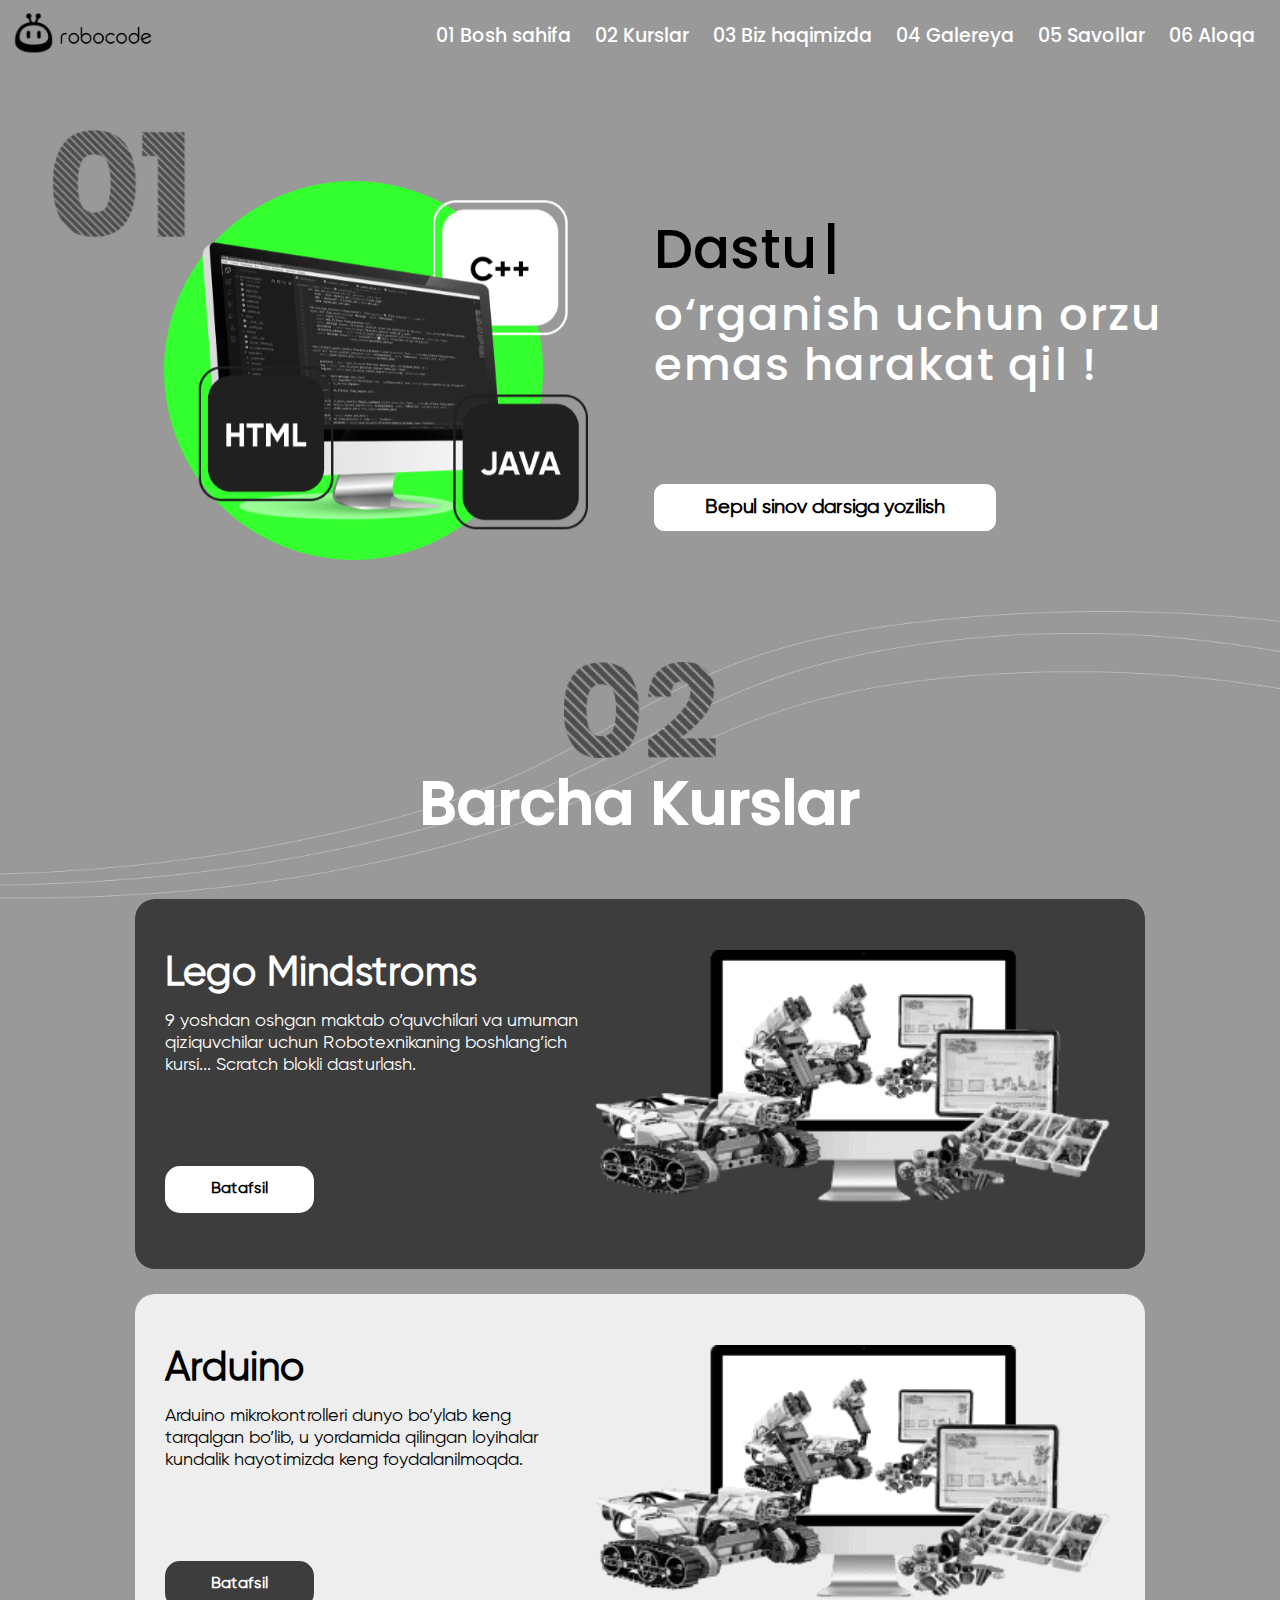
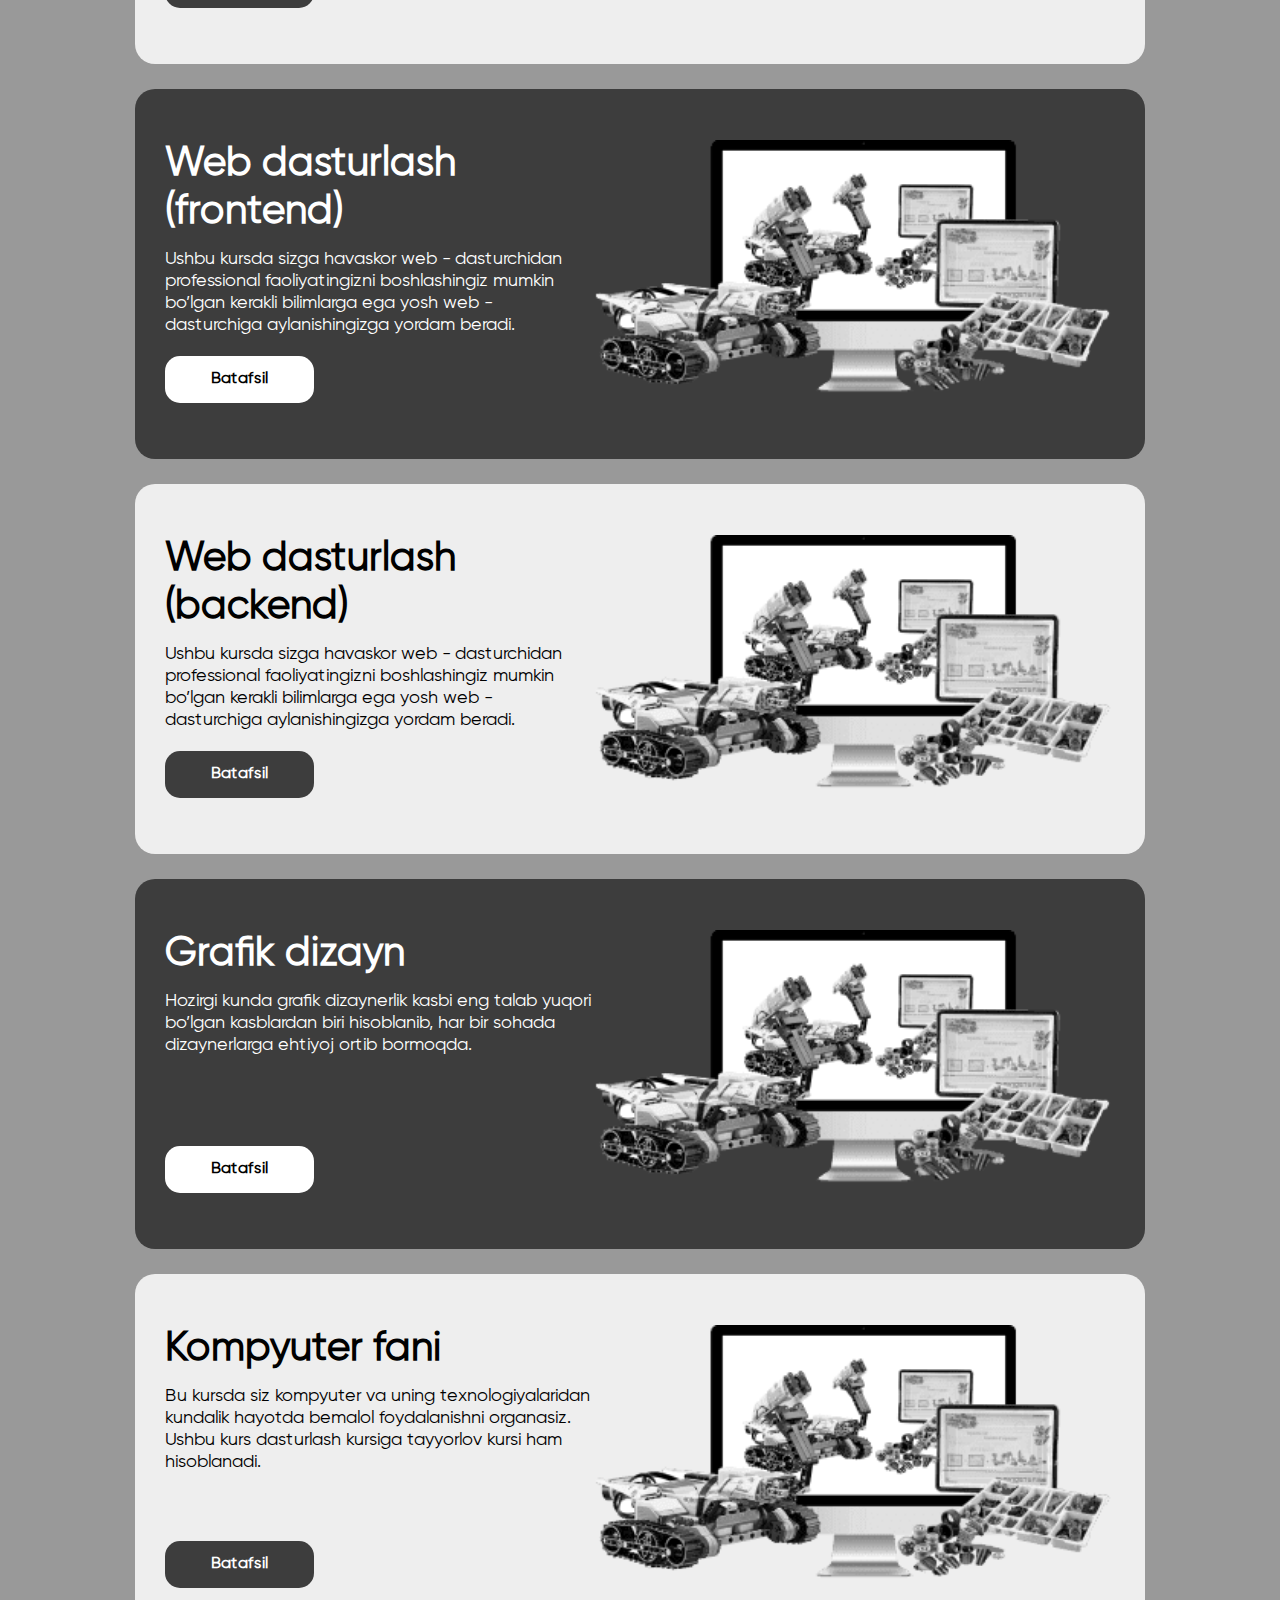
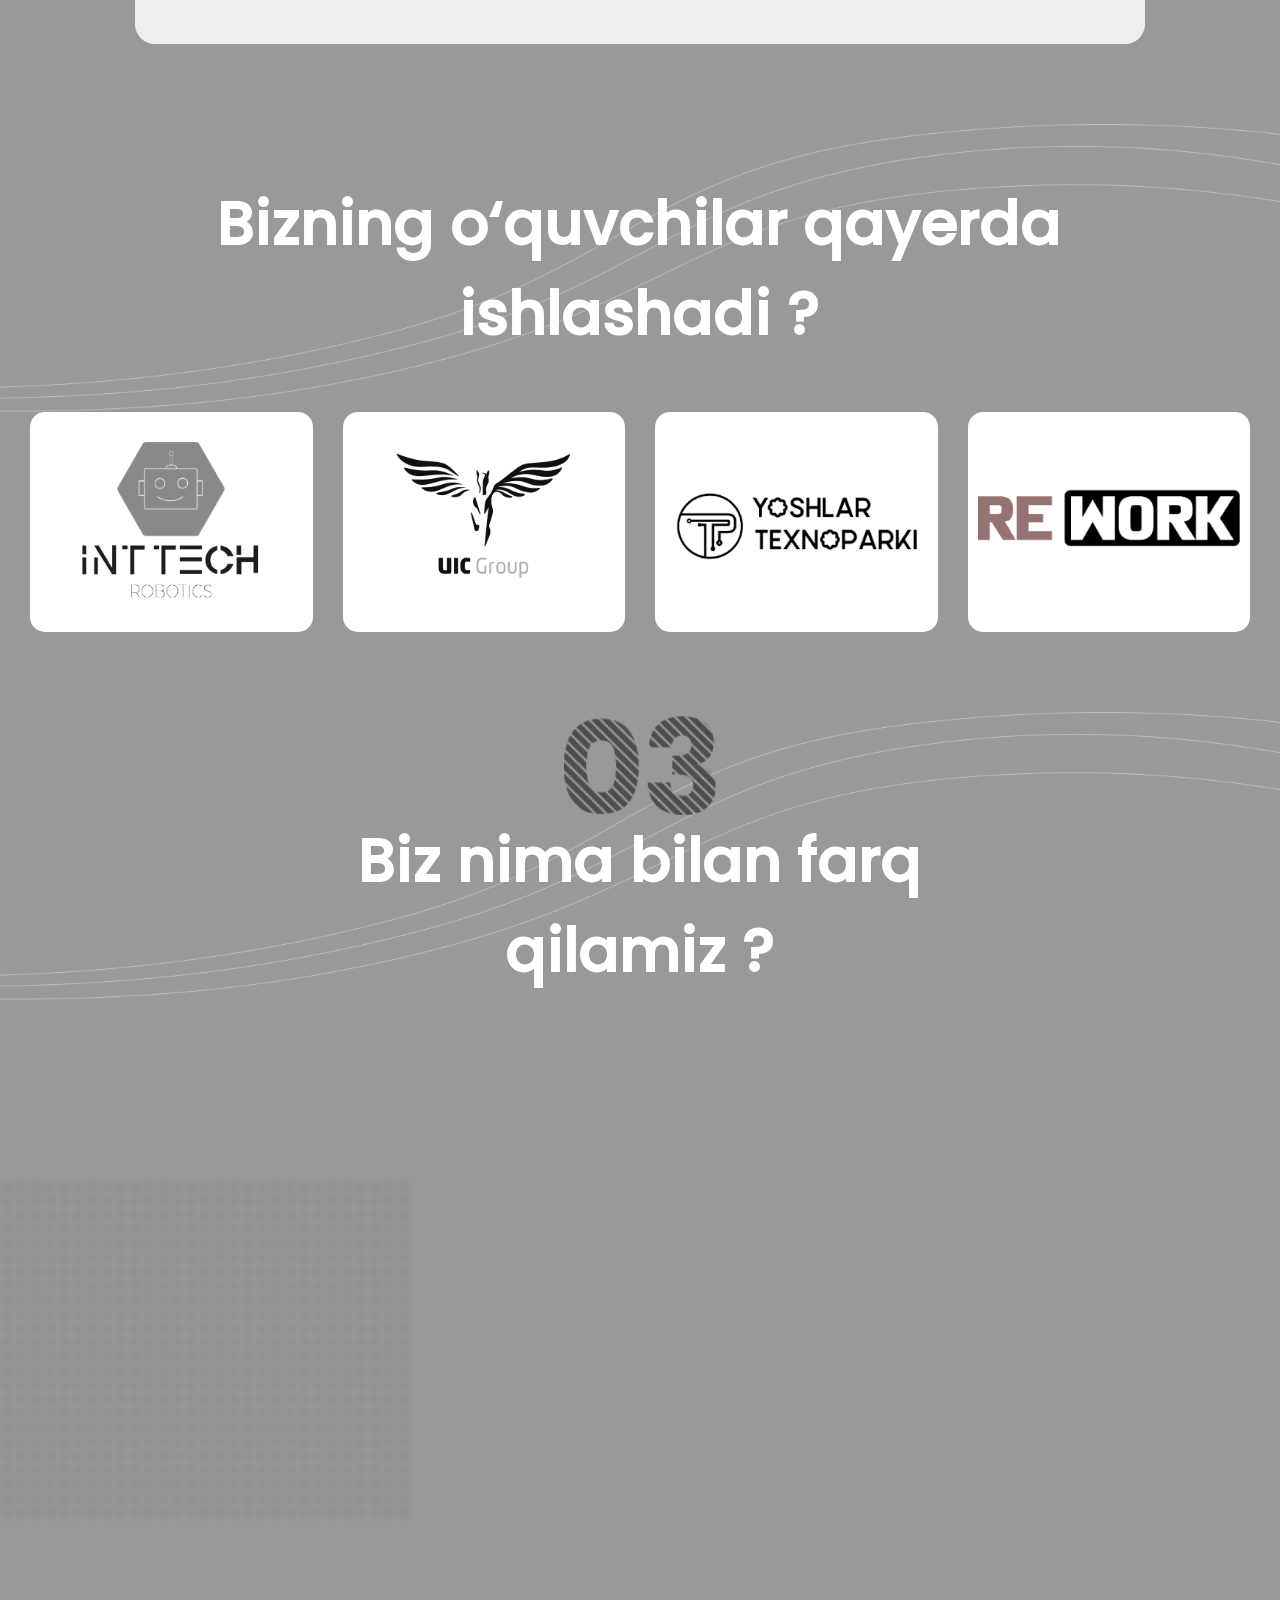
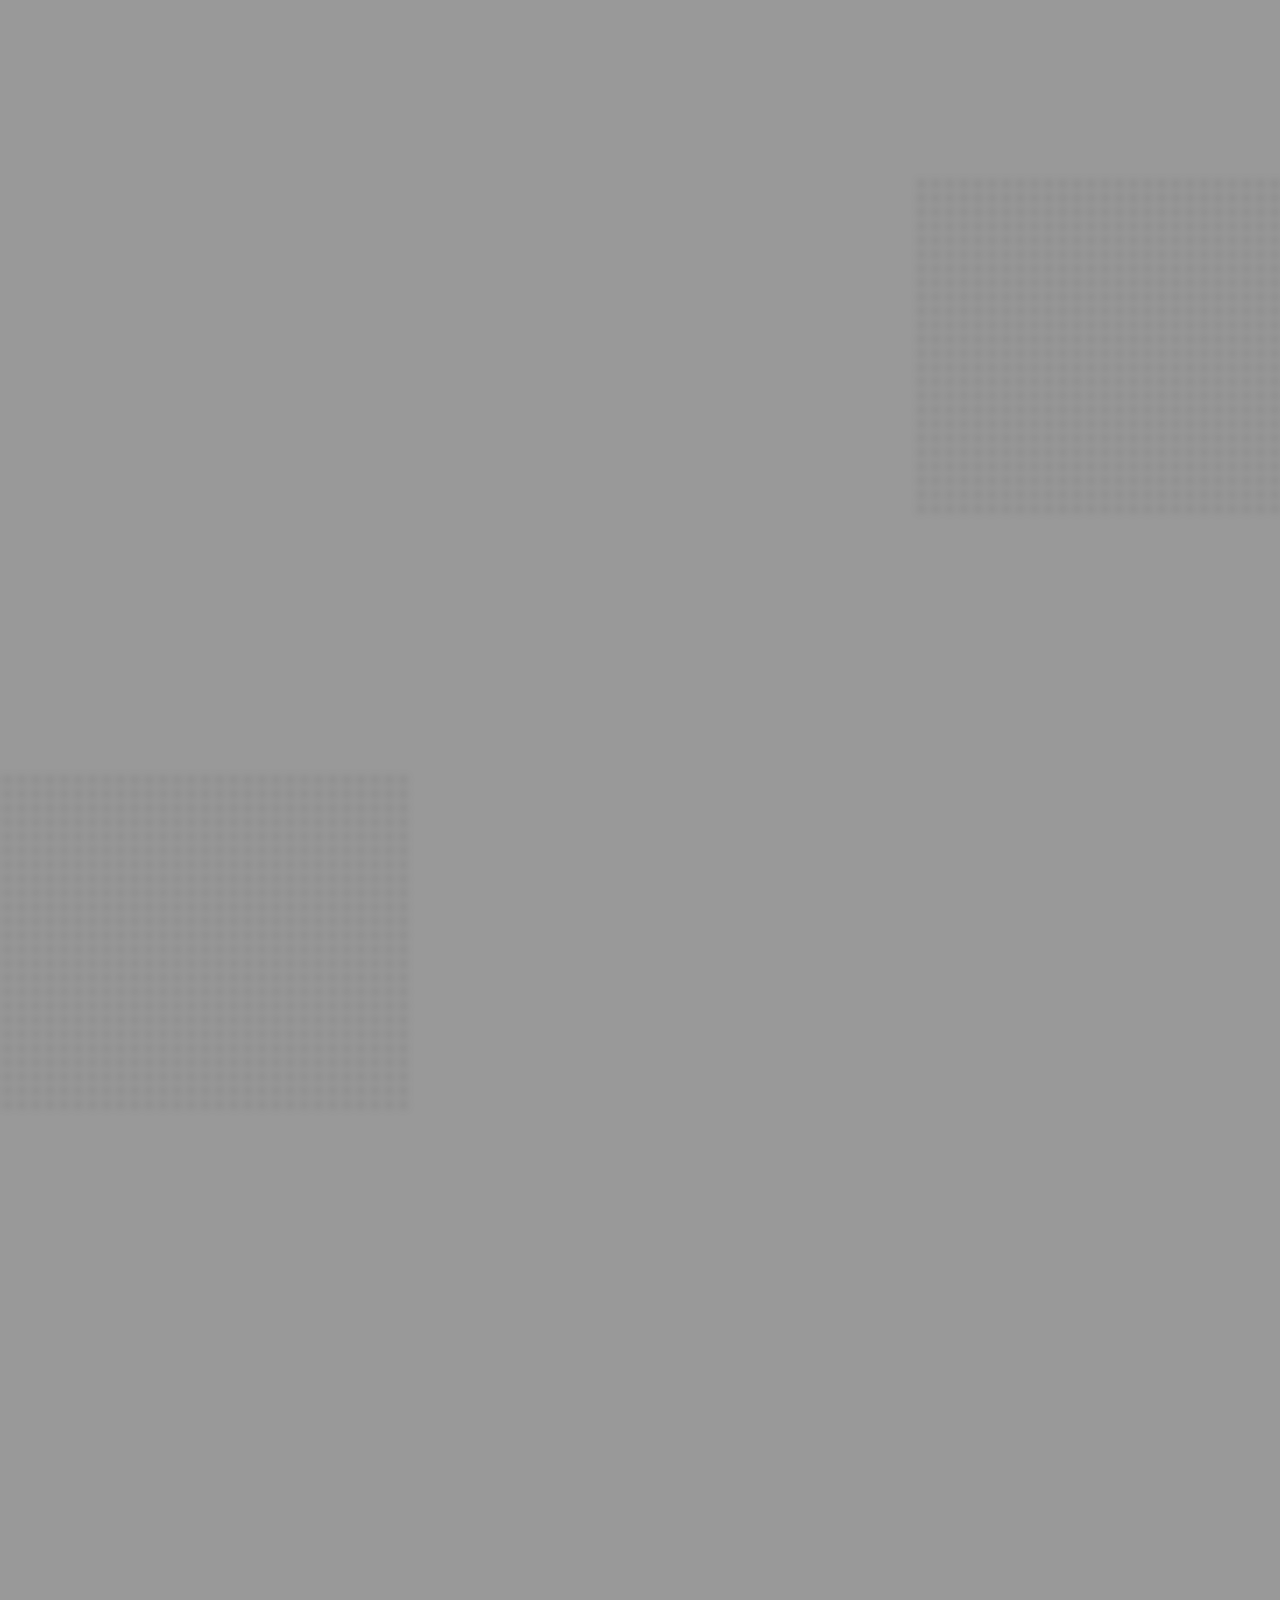
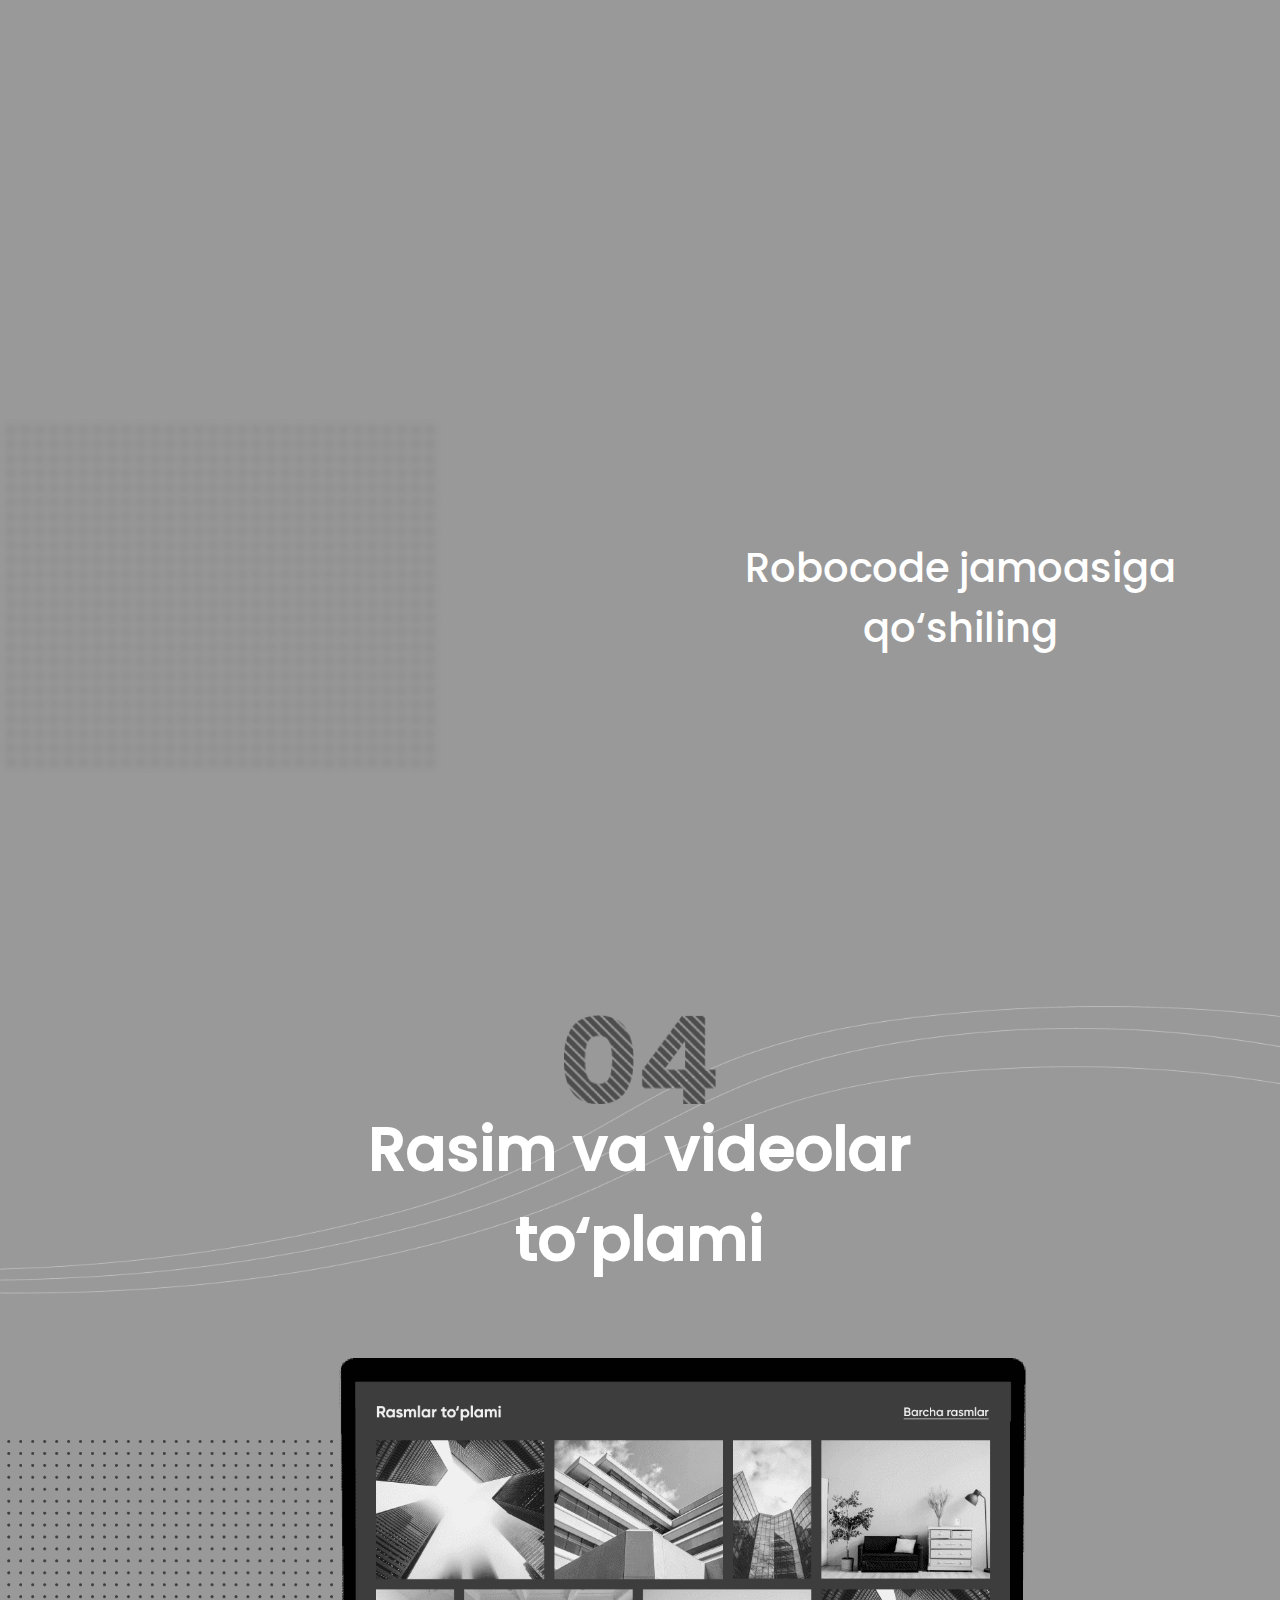
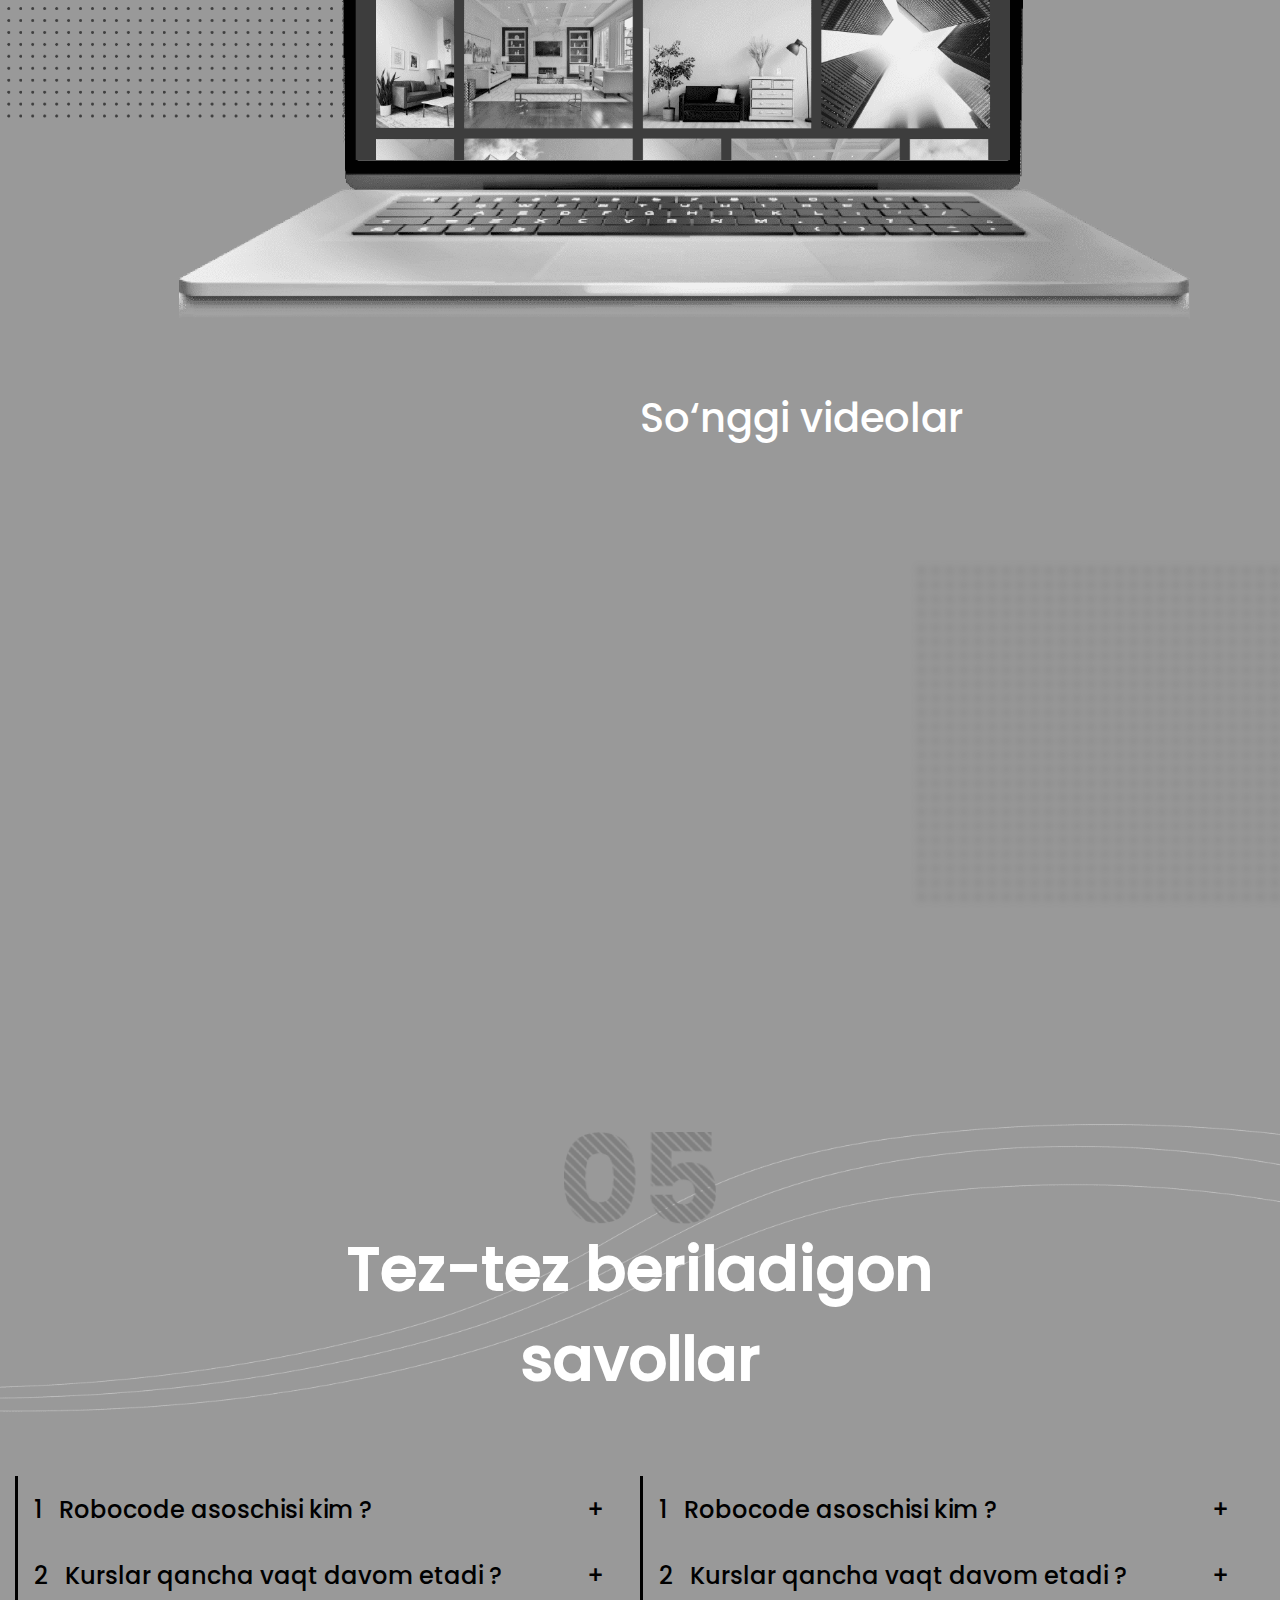
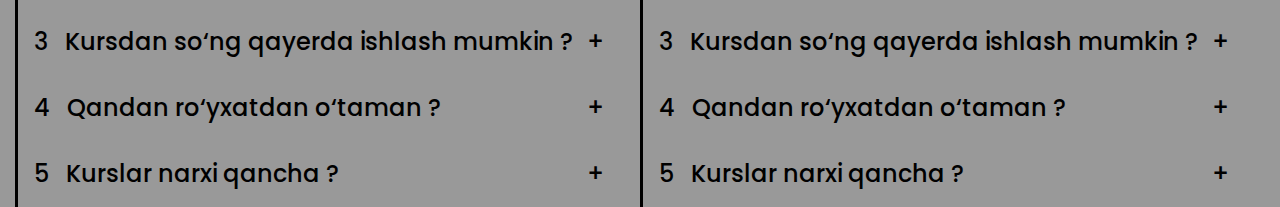
==== index.html @ e8b78583 "new commit" ====
<!DOCTYPE html>
<html lang="en">
<head>
	<meta charset="UTF-8">
	<meta name="viewport" content="width=device-width, initial-scale=1.0">
	<!-- variable title -->
	<title>Bosh Sahifa</title>
	<link rel="stylesheet" type="text/css" href="staticfiles/css/custom/custom.css">
	<link rel="stylesheet" type="text/css" href="staticfiles/css/swiper/swiper.css">
	<!-- variable link -->
	<link rel="stylesheet" type="text/css" href="staticfiles/css/main/mainpage/main.css">
</head>
<body>
	<header>
		<section class="section_navbar">
			<div class="container_lg height-100">
				<nav class="navbar">
					<div class="navbar_left">
						<div class="robocode_logo">
							<a>
								<img src="staticfiles/images/mainpage/header/robocode.png" alt="">
							</a>
						</div>
						<div class="navbar_control" onclick="navbarControlr()">
							<div class="line"></div>
							<div class="line"></div>
							<div class="line"></div>
						</div>
					</div>
					<div class="navbar_right">
						<ul>
							<li>
								<a>01 Bosh sahifa</a>
							</li>
							<li>
								<a>02 Kurslar</a>
							</li>
							<li>
								<a>03 Biz haqimizda</a>
							</li>
							<li>
								<a>04 Galereya</a>
							</li>
							<li>
								<a>05 Savollar</a>
							</li>
							<li>
								<a>06 Aloqa</a>
							</li>
						</ul>
					</div>
				</nav>
			</div>
		</section>
		<section class="section_header_courses">
			<div class="container_lg">
				<div class="header_courses_container">
					<div class="courses_left">
						<div class="course_number" >
							<a>
								<img src="staticfiles/images/mainpage/header/number_first.png" alt="">
							</a>
						</div>
						<div class="course_border_circle">
							<div class="circle border_circle1"></div>
						</div>
						<div class="course_border_circle">
							<div class="circle border_circle2"></div>
						</div>
						<div class="course_border_circle">
							<div class="circle border_circle3"></div>
						</div>
						<div class="course_border_circle">
							<div class=" border_circle4">
								<div class="swiper course_swiper">
									<div class="swiper-wrapper">
										<div class="swiper-slide course_sliders">
											<a>
												<img src="staticfiles/images/mainpage/header/web.png" alt="web dasturlash">
											</a>
										</div>
										<div class="swiper-slide course_sliders">
											<a>
												<img src="staticfiles/images/mainpage/header/arduino.png" alt="robota texnika">
											</a>
										</div>
										<div class="swiper-slide course_sliders">
											<a>
												<img src="staticfiles/images/mainpage/header/grafik.png" alt="grafik dizayn">
											</a>
										</div>
									</div>
								</div>
							</div>
						</div>
					</div>
					<div class="courses_right">
						<div class="course_typer">
							 <p>
								 <span 
									 class="typer" id="main"
									 data-words="Dasturlashni,Robota texnikani,Grafik dizaynni"
									 data-delay="150" data-deleteDelay="2000">
									 </span>	
								<span class="cursor" data-owner="main" data-cursorDisplay="|"></span>	 
							 </p>
						</div>
						<div class="typer_under_text">
							<p>
								o‘rganish uchun orzu <br class="typer_br"> emas harakat qil !
							</p>
						</div>
					</div>
				</div>
				<div class="course_btn">
					<div>
						
					</div>
					<div>
						<a>
							<button>Bepul sinov darsiga yozilish</button>
						</a>
					</div>
				</div>
			</div>
		</section>
	</header>
	<main>
		<section class="section_lines" >
				<img src="staticfiles/images/mainpage/main/number_second.png" alt="1"> 	
				<p>Barcha Kurslar</p>
		</section>
		<section class="section_main_courses">
			<div class="container_sm section_main_courses_container" >
				<div class="course_blocks">
					<div class="course_items">
						<div class="course_texts">
							<div>
								<h1>Lego Mindstroms</h1>
								<p>
									9 yoshdan oshgan maktab o’quvchilari va umuman qiziquvchilar uchun Robotexnikaning boshlang’ich kursi... Scratch blokli dasturlash.
								</p>
							</div>
							<div>
								<a>
									<button>Batafsil</button>
								</a>
							</div>
						</div>
						<div class="course_img">
							<a>
								<img src="staticfiles/images/mainpage/main/lego_show.png" alt="lego">
							</a>
						</div>
						<div class="course_mobile">
							<p>Lego Mindstroms</p>
						</div>
					</div>
				</div>
				<div class="course_blocks">
					<div class="course_items">
						<div class="course_texts">
							<div>
								<h1>Arduino</h1>
								<p>
									Arduino mikrokontrolleri dunyo bo’ylab keng tarqalgan bo’lib, u yordamida qilingan loyihalar kundalik hayotimizda keng foydalanilmoqda.
								</p>
							</div>
							<div>
								<a>
									<button>Batafsil</button>
								</a>
							</div>
						</div>
						<div class="course_img">
							<a>
								<img  src="staticfiles/images/mainpage/main/lego_show.png" alt="">
							</a>
						</div>
						<div class="course_mobile">
							<p>Arduino</p>
						</div>
					</div>
				</div>
				<div class="course_blocks">
					<div class="course_items">
						<div class="course_texts">
							<div>
								<h1>Web dasturlash (frontend)</h1>
								<p>
									Ushbu kursda sizga havaskor web - dasturchidan professional faoliyatingizni boshlashingiz mumkin bo’lgan kerakli bilimlarga ega yosh web - dasturchiga aylanishingizga yordam beradi.
								</p>
							</div>
							<div>
								<a>
									<button>Batafsil</button>
								</a>
							</div>
						</div>
						<div class="course_img">
							<a>
								<img src="staticfiles/images/mainpage/main/lego_show.png" alt="">
							</a>
						</div>
						<div class="course_mobile">
							<p>Web dasturlash (frontend)</p>
						</div>
					</div>
				</div>
				<div class="course_blocks">
					<div class="course_items">
						<div class="course_texts">
							<div>
								<h1>Web dasturlash (backend)</h1>
								<p>
									Ushbu kursda sizga havaskor web - dasturchidan professional faoliyatingizni boshlashingiz mumkin bo’lgan kerakli bilimlarga ega yosh web - dasturchiga aylanishingizga yordam beradi.
								</p>
							</div>
							<div>
								<a>
									<button>Batafsil</button>
								</a>
							</div>
						</div>
						<div class="course_img">
							<a>
								<img src="staticfiles/images/mainpage/main/lego_show.png" alt="">
							</a>
						</div>
						<div class="course_mobile">
							<p>Web dasturlash (backend)</p>
						</div>
					</div>
				</div>
				<div class="course_blocks">
					<div class="course_items">
						<div class="course_texts">
							<div>
								<h1>Grafik dizayn</h1>
								<p>
									Hozirgi kunda grafik dizaynerlik kasbi eng talab yuqori bo’lgan kasblardan biri hisoblanib, har bir sohada dizaynerlarga ehtiyoj ortib bormoqda.
								</p>
							</div>
							<div>
								<a>
									<button>Batafsil</button>
								</a>
							</div>
						</div>
						<div class="course_img">
							<a>
								<img  src="staticfiles/images/mainpage/main/lego_show.png" alt="">
							</a>
						</div>
						<div class="course_mobile">
							<p>Grafik dizayn</p>
						</div>
					</div>
				</div>
				<div class="course_blocks">
					<div class="course_items">
						<div class="course_texts">
							<div>
								<h1>Kompyuter fani</h1>
								<p>
									Bu kursda siz kompyuter va uning texnologiyalaridan kundalik hayotda bemalol foydalanishni organasiz. Ushbu kurs dasturlash kursiga tayyorlov kursi ham hisoblanadi.
								</p>
							</div>
							<div>
								<a>
									<button>Batafsil</button>
								</a>
							</div>
						</div>
						<div class="course_img">
							<a>
								<img src="staticfiles/images/mainpage/main/lego_show.png" alt="">
							</a>
						</div>
						<div class="course_mobile">
							<p>Kompyuter fani</p>
						</div>
					</div>
				</div>
			</div>
		</section>
		<section class="section_lines">
			<p class="text-center">Bizning o‘quvchilar qayerda <br> ishlashadi ?</p>
		</section>
		<section class="section_group">
			<div class="container_lg">
				<div class="groups">
					<div class="group">
						<a class="group">
							<img src="staticfiles/images/mainpage/main/i_tech.png" alt="i_tech">
						</a>
					</div>
					<div class="group">
						<a>
							<img src="staticfiles/images/mainpage/main/uic_group.png" alt="uic_group">
						</a>
					</div>
					<div class="group">
						<a class="group">
							<img src="staticfiles/images/mainpage/main/texnopark.png" alt="texnopark">
						</a>
					</div>
					<div class="group">
						<a class="group">
							<img src="staticfiles/images/mainpage/main/rework.png" alt="rework">
						</a>
					</div>
				</div>
			</div>
		</section>
		<section class="section_lines">
				<img src="staticfiles/images/mainpage/main/number_third.png" alt="1"> 	
				<p class="text-center">Biz nima bilan farq <br>qilamiz ?</p>
		</section>
		<section class="section_difference">
			<div class="differences">
				<div class="difference_img">
					<div class="dots">
						<picture>
						 <source srcset="staticfiles/images/mainpage/main/dots.png" media="(min-width: 576px)">
						 <img  src="staticfiles/images/mainpage/main/dots_mobile.png">
						</picture>
					</div>
					<div class="phone">
						<img class="phones" src="staticfiles/images/mainpage/main/phone1.png">
					</div>
				</div>
				<div class="difference_text">
					<div></div>
					<p>
						Har darsdagi amaliy topshirqlar - algoritmlar bilan ishlash ko’nikmasini oshiradi va o’quvchida dasturlash va injenerlik kasbini rivojlantiradi. Muntazam imtihonlar orqali bilmlar mustahkamlab boriladi.
					</p>
				</div>
			</div>
			<div class="differences">
				<div class="difference_text">
					<div></div>
					<p>
						<span>STEM</span> yo'nalishidagi darslar, Robototexnika va Dasturlash orqali bolalarni matematika va fizikaga o'rgatiladi. <span>70 %</span> amaliy <span>30 %</span> nazariy bilimlar.Darslar davomida o'ziga xos muhokama va munozaralar bo'lib o'tadi.
					</p>
				</div>
				<div class="difference_img">
					<div class="phone">
						<img class="phones" src="staticfiles/images/mainpage/main/phone2.png">
					</div>
					<div class="dots">
						<picture>
						 <source srcset="staticfiles/images/mainpage/main/dots.png" media="(min-width: 576px)">
						 <img  src="staticfiles/images/mainpage/main/dots_mobile.png">
						</picture>
					</div>
				</div>
			</div>
			<div class="differences">
				<div class="difference_img">
					<div class="dots">
						<picture>
						 <source srcset="staticfiles/images/mainpage/main/dots.png" media="(min-width: 576px)">
						 <img  src="staticfiles/images/mainpage/main/dots_mobile.png">
						</picture>
					</div>
					<div class="phone">
						<img class="phones" src="staticfiles/images/mainpage/main/phone3.png">
					</div>
				</div>
				<div class="difference_text">
					<div></div>
				    <p>
					  O'quvchilar shaxsiy loyihalarini yo'lga qo'yishida ko'maklashiladi yo'l yo'riq ko'rsatiladi. Iqtidorli o'quvchilar uchun Toshkentdagi nufuzli IT firmalarda stajirovka qilish imkoniyati.
					</p>
				</div>
			</div>
		</section>
		<section class="ceo_section">
			<div class="ceo">
				<div class="ceo_mobile">
					<span>CEO</span>
				</div>
				<div class="ceo_img">
					<a>
						<img src="staticfiles/images/mainpage/main/ceo.png" alt="">
					</a>
				</div>
				<div class="ceo_text">
					<div></div>
					<p>
						<span>CEO</span>
						Velit mattis tortor massa arcu sapien integer. Cursus habitant etiam varius amet eget tincidunt. Id in elementum interdum tristique semper. Vitae, nullam ornare viverra vel, praesent sit. Ut quam dui ultrices mattis faucibus aliquam, et commodo vel. 
						<span>Abdulaziz Yakubov</span>
					</p>
				</div>
			</div>
		</section>
		<section class="section_robocode_group">
			<div class="robocode_group">
				<div class="rb_group_img">
					<div class="rb_group_dots">
						<picture>
						 <source srcset="staticfiles/images/mainpage/main/dots.png" media="(min-width: 576px)">
						 <img  src="staticfiles/images/mainpage/main/dots_mobile.png">
						</picture>
					</div>
					<div class="rb_group_tablet">
						<img src="staticfiles/images/mainpage/main/tablet.png" alt="tablet">
						<div class="robocode_group_members">
							<div class="swiper members_swiper">
								<div class="swiper-wrapper members_swiper_wrapper">
									<div class="swiper-slide members_slides">
										<div class="rbx_members_img">
											<a>
												<img src="staticfiles/images/mainpage/main/members.png" alt="members">
											</a>
										</div>
										<div class="rbx_about_member">
											<p>Abdulaziz Yakubov</p>
											<p>Robocode IT Academy asoschisi. Bosh direktor. Node js developer</p>
										</div>
										<div class="rbx_member_logo">
											<a>
												<img src="staticfiles/images/mainpage/main/member_logo.png" alt="members">
											</a>
										</div>
									</div>
									<div class="swiper-slide members_slides">
										<div class="rbx_members_img">
											<a>
												<img src="staticfiles/images/mainpage/main/members.png" alt="members">
											</a>
										</div>
										<div class="rbx_about_member">
											<p>Ibrohimjon Rashidov</p>
											<p>Python kursi mentori backend developer</p>
										</div>
										<div class="rbx_member_logo">
											<a>
												<img src="staticfiles/images/mainpage/main/member_logo.png" alt="members">
											</a>
										</div>	
									</div>
									<div class="swiper-slide members_slides">
										<div class="rbx_members_img">
											<a>
												<img src="staticfiles/images/mainpage/main/members.png" alt="members">
											</a>
										</div>
										<div class="rbx_about_member">
											<p>Kozimbek Kamalov</p>
											<p>Arduino - Junior robotatexnika kursi mentori robotatexnik</p>
										</div>
										<div class="rbx_member_logo">
											<a>
												<img src="staticfiles/images/mainpage/main/member_logo.png" alt="members">
											</a>
										</div>	
									</div>
								</div>
								<div class="swiper-pagination members_swiper_pagination"></div>
							</div>
						</div>
					</div>
				</div>
				<div class="rb_group_text">
					<p>Robocode jamoasiga <br> qo‘shiling</p>
				</div>
			</div>
		</section>
		<section class="section_lines">
				<img src="staticfiles/images/mainpage/main/number_four.png" alt="1"> 	
				<p class="text-center">Rasim va videolar <br> to‘plami</p>
		</section>
		<section class="section_gallery">
			<div class="gallery_container">
				<div class="gallery_dots">
					<img src="staticfiles/images/mainpage/main/dots.png" >
				</div>
				<div class="gallery_notebook">
					<a>
						<img src="staticfiles/images/mainpage/main/notebook.png">
					</a>
				</div>
			</div>
		</section>
		<div class="rb_group_text last_videos_text" >
			<p>So‘nggi videolar</p>
		</div>
		<section class="section_difference">
			<div class="differences for_delete"></div>
			<div class="differences last_videos">
				<div class="difference_text" style="transform:translateX(-50%);">
					<p>
						Bu yerda you tube sahifamizga joylanib boradigon videolar bolimi. Siz bu videolar orqali qiziqarli malumotlar bilib olasz.
					</p>
				</div>
				<div class="difference_img">
					<div class="phone" style="transform:translateX(50%); position: relative;">
						<img class="phones" src="staticfiles/images/mainpage/main/last_videos.png">
						<div class="last_videos_block">
							<div class="ifr_last_video_blocktop">
								<iframe src="https://www.youtube.com/embed/Qs7ikEuYP8E" title="Sublime yoki VsCode | Qay biri zo'r?  1-Html faylni yaratish" frameborder="0" allow="accelerometer; autoplay; clipboard-write; encrypted-media; gyroscope; picture-in-picture" allowfullscreen></iframe>
								<h3>Sublime yoki VsCode | Qay biri zo’r ? 1-Html faylni</h3>
								<p>Ushbu videoda dasturchi uchun kerak bo’ladigon ishchi muhitini tanlash va 1-Html faylni yaratish o’rgatiladi. ...</p>
								<a>Robocode IT Academy </a>
							</div>
							<div class="ifr_all_videos">
								<div class="all_ifr_blocks">
									<div class="all_ifr_iframe">
										<iframe src="https://www.youtube.com/embed/Qs7ikEuYP8E" title="Sublime yoki VsCode | Qay biri zo'r?  1-Html faylni yaratish" frameborder="0" allow="accelerometer; autoplay; clipboard-write; encrypted-media; gyroscope; picture-in-picture" allowfullscreen></iframe>
									</div>
									<div class="all_ifr_text">
										<p>Sublime yoki VsCode | Qay biri zo’r ? 1-Html faylni</p>
										<a>Batafsil</a>
									</div>
								</div>
								<div class="all_ifr_blocks">
									<div class="all_ifr_iframe">
										<iframe src="https://www.youtube.com/embed/Qs7ikEuYP8E" title="Sublime yoki VsCode | Qay biri zo'r?  1-Html faylni yaratish" frameborder="0" allow="accelerometer; autoplay; clipboard-write; encrypted-media; gyroscope; picture-in-picture" allowfullscreen></iframe>
									</div>
									<div class="all_ifr_text">
										<p>Sublime yoki VsCode | Qay biri zo’r ? 1-Html faylni</p>
										<a>Batafsil</a>
									</div>
								</div>
								<div class="all_ifr_blocks">
									<div class="all_ifr_iframe">
										<iframe src="https://www.youtube.com/embed/Qs7ikEuYP8E" title="Sublime yoki VsCode | Qay biri zo'r?  1-Html faylni yaratish" frameborder="0" allow="accelerometer; autoplay; clipboard-write; encrypted-media; gyroscope; picture-in-picture" allowfullscreen></iframe>
									</div>
									<div class="all_ifr_text">
										<p>Sublime yoki VsCode | Qay biri zo’r ? 1-Html faylni</p>
										<a>Batafsil</a>
									</div>
								</div>
								<div class="all_ifr_blocks">
									<div class="all_ifr_iframe">
										<iframe src="https://www.youtube.com/embed/Qs7ikEuYP8E" title="Sublime yoki VsCode | Qay biri zo'r?  1-Html faylni yaratish" frameborder="0" allow="accelerometer; autoplay; clipboard-write; encrypted-media; gyroscope; picture-in-picture" allowfullscreen></iframe>
									</div>
									<div class="all_ifr_text">
										<p>Sublime yoki VsCode | Qay biri zo’r ? 1-Html faylni</p>
										<a>Batafsil</a>
									</div>
								</div>
							</div>
							<div class="all_vidoes_btn">
								<a>
									<button>Barcha videolar</button>
								</a>
							</div>
						</div>
					</div>
					<div class="dots">
						<picture>
						 <source srcset="staticfiles/images/mainpage/main/dots.png" media="(min-width: 576px)">
						 <img  src="staticfiles/images/mainpage/main/dots_mobile.png">
						</picture>
					</div>
				</div>
			</div>
		</section>
		<section class="section_lines">
				<img src="staticfiles/images/mainpage/main/number_five.png" alt="1"> 	
				<p class="text-center">Tez-tez beriladigon<br>savollar</p>
		</section>
		<section class="section_asks">
			<div class="container_lg">
				<div class="asks_container">
					<div class="asks_filed_left">
						<ul class="asks_filed_items">
							<li>
								<div class="ask_title">
									<div class="ask_title_number_left">
										<span>1</span>
									</div>
									<div class="ask_title_text">
										<span>Robocode asoschisi kim ?</span>
									</div>
									<div class="ask_title_number_right">
										<span>+</span>
									</div>
								</div>
							</li>
							<li>
								<div class="ask_title">
									<div class="ask_title_number_left">
										<span>2</span>
									</div>
									<div class="ask_title_text">
										<span>Kurslar qancha vaqt davom etadi ?</span>
									</div>
									<div class="ask_title_number_right">
										<span>+</span>
									</div>
								</div>
							</li>
							<li>
								<div class="ask_title">
									<div class="ask_title_number_left">
										<span>3</span>
									</div>
									<div class="ask_title_text">
										<span>Kursdan so‘ng qayerda ishlash mumkin ?</span>
									</div>
									<div class="ask_title_number_right">
										<span>+</span>
									</div>
								</div>
							</li>
							<li>
								<div class="ask_title">
									<div class="ask_title_number_left">
										<span>4</span>
									</div>
									<div class="ask_title_text">
										<span>Qandan ro‘yxatdan o‘taman ?</span>
									</div>
									<div class="ask_title_number_right">
										<span>+</span>
									</div>
								</div>
							</li>
							<li>
								<div class="ask_title">
									<div class="ask_title_number_left">
										<span>5</span>
									</div>
									<div class="ask_title_text">
										<span>Kurslar narxi qancha ?</span>
									</div>
									<div class="ask_title_number_right">
										<span>+</span>
									</div>
								</div>
							</li>
						</ul>
					</div>
					<div class="asks_filed_right">
						<ul class="asks_filed_items">
							<li>
								<div class="ask_title">
									<div class="ask_title_number_left">
										<span>1</span>
									</div>
									<div class="ask_title_text">
										<span>Robocode asoschisi kim ?</span>
									</div>
									<div class="ask_title_number_right">
										<span>+</span>
									</div>
								</div>
							</li>
							<li>
								<div class="ask_title">
									<div class="ask_title_number_left">
										<span>2</span>
									</div>
									<div class="ask_title_text">
										<span>Kurslar qancha vaqt davom etadi ?</span>
									</div>
									<div class="ask_title_number_right">
										<span>+</span>
									</div>
								</div>
							</li>
							<li>
								<div class="ask_title">
									<div class="ask_title_number_left">
										<span>3</span>
									</div>
									<div class="ask_title_text">
										<span>Kursdan so‘ng qayerda ishlash mumkin ?</span>
									</div>
									<div class="ask_title_number_right">
										<span>+</span>
									</div>
								</div>
							</li>
							<li>
								<div class="ask_title">
									<div class="ask_title_number_left">
										<span>4</span>
									</div>
									<div class="ask_title_text">
										<span>Qandan ro‘yxatdan o‘taman ?</span>
									</div>
									<div class="ask_title_number_right">
										<span>+</span>
									</div>
								</div>
							</li>
							<li>
								<div class="ask_title">
									<div class="ask_title_number_left">
										<span>5</span>
									</div>
									<div class="ask_title_text">
										<span>Kurslar narxi qancha ?</span>
									</div>
									<div class="ask_title_number_right">
										<span>+</span>
									</div>
								</div>
							</li>
						</ul>
					</div>
				</div>
			</div>
		</section>
	</main>
	<script src="staticfiles/js/custom/custom.js"></script>
	<script src="staticfiles/js/swiper/swiper.js"></script>
	<script src="staticfiles/js/typer/typer.js"></script>
	<!-- variable scripts -->
	<script src="staticfiles/js/main/mainpage/main.js"></script>
</body>
</html>
---- staticfiles/css/custom/custom.css ----
html{scroll-behavior: smooth;}

body{
     width:100%;
     height:auto;
     }

*{box-sizing: border-box;}

body,header,main,footer,section,div{width:100%; height:auto;}

body,h1,h2,h3,h4,h5,h6,p,section,div{margin:0 ; padding:0;}

button,input,select{outline:none; cursor: pointer;}

a{
  cursor: pointer; 
  text-decoration: none;
  color: inherit;
  }

ul,li{
      margin:0; 
      padding:0; 
      list-style: none;
      }

input[type=number]::-webkit-inner-spin-button {
  -webkit-appearance: none;
}

body::-webkit-scrollbar {
  width: 10px;
}

/* Track */
body::-webkit-scrollbar-track {
  background: transparent;
}

/* Handle */
body::-webkit-scrollbar-thumb {
  background: #888;
  border-radius: 10px;
}

/* Handle on hover */
body::-webkit-scrollbar-thumb:hover {
  background: #555;
}


@font-face {
  font-family:'robocode';
  src: url(../../fonts/robocode.ttf);
}

@font-face {
  font-family:'gilroy';
  src: url(../../fonts/gilroy.ttf);
}

.container_lg,
.container_md,
.container_sm{
              width: 100%; 
              padding-left: 15px; 
              padding-right: 15px; 
              margin-left: auto;
              margin-right: auto; 
              height: auto; 
              }


.d-flex{display: flex;}

.justify-content-center{justify-content: center;}

.align-items-center{align-items: center;}

.justify-content-space-between{justify-content: space-between;}

.position-relative{position: relative;}

.position-absolute{position: absolute;}

.height-100{
  height: 100%;
}

.width-100{
  width: 100%;
}

.width-auto{
  width: auto;
}

.flex-direction-column{
  flex-direction: column;
}

.for_navbar_section1{top:-100%;position: fixed; }

.for_navbar_section2{position: fixed; top:0; box-shadow:0px -10px 40px 0px rgba(0, 0, 0, 0.7);}

.for_course_blocks:nth-child(3n+1){
  background-color: #25B3E5 !important;
  color: #fff !important;
}

.for_course_blocks:nth-child(3n+2){
  background-color: #F8D25A !important;
  color: #000 !important;
}

.for_course_blocks:nth-child(3n+3){
  background-color: #F8453F !important;
  color: #fff !important;
}

.text-center{
  text-align: center;
}

.for_defference_img_phone{
  transform: translateX(0%) !important;
  opacity: 1 !important;
}

.for_defference_img_dots{
  filter: blur(0px) !important;
}

.for_difference_text{
  transform: translateX(0%) !important;
  opacity: 1 !important;
}

.for_seo{
  transform: translateX(0%) !important;
  opacity: 1 !important;
}

/* start min-400 */
@media(min-width:400px){
  .container_lgf{width:99%;}
  .container_mdf{width:96%;}
  .container_smf{width:92%;}
}
/* end min-400 */

/* start min-576 */
@media(min-width: 576px){
  .container_lg{max-width: 720px;}
  .container_md{max-width: 650px;}
  .container_sm{max-width: 540px;}
}
/* end min-576 */

/* start min-768 */
@media(min-width: 768px){
  .container_lg{max-width: 930px;}
  .container_md{max-width: 870px;}
  .container_sm{max-width: 720px;}
}
/* end min-768 */

@media(min-width: 992px){
  /* start min 992px */
  .container_lg{max-width: 1110px;}
  .container_md{max-width: 1020px;}
  .container_sm{max-width: 940px;}
  /* end min 992px */
}

/* start min-1200 */
@media(min-width: 1200px){
  .container_lg{max-width: 1300px;}
  .container_md{max-width: 1200px;}
  .container_sm{max-width: 1040px;}
}
/* end min-1200 */

/* start min-1450 */
@media(min-width:1450px){
  .container_lg{max-width: 1450px;}
  .container_md{max-width: 1320px;}
  .container_sm{max-width: 1200px;}
}
/* end min-1450 */

/* start min-1650 */
@media(min-width:1650px){
  .container_lg{max-width: 1650px;}
  .container_md{max-width: 1500px;}
  .container_sm{max-width: 1320px;}
 }
/* end min-1650 */

/* start min-1900 */
@media(min-width:1900px){
  .container_lg{max-width: 1750px;}
  .container_md{max-width: 1600px;}
  .container_sm{max-width: 1420px;}  
}
/* end min-1900 */
---- staticfiles/css/main/mainpage/main.css ----
body{
	background-color:#999999;
}

.section_navbar{
	width:100%;
	height:70px;
	background-color: #999999;
	transition-property: top;
	transition-duration: 0.8s;
	transition-timing-function: ease;
	z-index:2 !important;
}

.navbar{
	display: flex;
	justify-content: space-between;
	align-items: center;
	height: 100%;
}

.navbar_left,.navbar_right{
	width: auto;
}

.robocode_logo a img{
	width:150px;
	margin-left:-5%;
	transition-property: transform;
	transition-duration: 0.5s;
	transition-timing-function: ease;
}

.robocode_logo a img:hover{
	transform: scale(1.1);
}

.navbar_right ul li{
	display: inline-block;
	color: white;
	font-family: robocode;
	font-size:20px;
	transition-property: color;
	transition-duration:0.5s;
	transition-timing-function: ease;
}

.navbar_right ul li a{
	padding:8px 12px;
}

.navbar_right ul li:hover{
	color:#34ff2f;
}

.navbar_control{
	display: none;
}

.line{
	width:100%;
	height:4px;
	border-radius:10px;
	background-color: black;
	position: absolute;
}

.line:nth-child(2){
	top:42.5%;
}

.line:nth-child(3){
	bottom:0;
}

.header_courses_container{
	display: flex;
	padding-left:6%;
	align-items: center;
}

.courses_left{
	width:44vw;
	height:44vw;
	position: relative;
}

.courses_right{
	width: calc( 100% - 44vw);
	padding-bottom:12%;
}

.course_number{
	position: absolute;
	width:100%;
	height:100%;
	padding-top:10%;
	z-index: 1;
}	

.course_number a img{
	width:22%;
	margin-left:-2.5%;
}

.course_border_circle{
	position: absolute;
	width:100%;
	height:100%;
	display: flex;
	align-items: center;
	justify-content: center;
	top: 0;
	left: 0;
}

.circle{
	border-radius: 50%;
	border: 1px solid white;
	transform: scale(0.6);
	transition-property: transform, opacity, border;
	transition-duration:1s;
	transition-timing-function: ease;
	-webkit-animation-name: circle;
	-webkit-animation-duration: 3s;
	-webkit-animation-timing-function: linear;
	-webkit-animation-iteration-count: infinite;
	animation-name: circle;
	animation-duration: 3s;
	animation-timing-function: linear;
	animation-iteration-count: infinite;
}

.border_circle1{
	width:100%;
	height:100%;
}


.border_circle2{
	width:85%;
	height:85%;
}

.border_circle3{
	width:72%;
	height:72%;
}

.border_circle4{
	width:63%;
	height:63%;
	border-radius: 50%;
	background-color:#34ff2f;
}

@-webkit-keyframes circle{
	to{
		transform: scale(1.075);
		border:5px solid white;
		opacity: 0;
	}
}

@-webkit-keyframes circle_mobile{
	to{
		transform: scale(1.2);
		border:5px solid white;
		opacity: 0;
	}
}

@keyframes circle{
	to{
		transform: scale(1.075);
		border:5px solid white;
		opacity: 0;
	}
}

@keyframes circle_mobile{
	to{
		transform: scale(1.2);
		border:5px solid white;
		opacity: 0;
	}
}

.course_typer .cursor{
	margin-left:-1.5%;
}

.course_typer{
	font-family: robocode;
	font-size:60px;
	width: 100%;
/* 	display: flex;
	justify-content: flex-end; */
	margin-bottom:1.5%;
}

.typer_under_text{
	font-family: robocode;
	font-size:50px;
	/* text-align: right; */
	color: #fff;
	line-height:60px;
	letter-spacing: 1.5px;
}

.typer_br{
	display: none;
}

.course_swiper{
	width:124%;
	height:124%;
	margin-left:-12%;
	margin-top:-12%;
}

.course_sliders{
	width:100%;
	height:100%;
}

.course_sliders a img{
	width:100%;
}

.typer_for_slide{
	display: none;
}

.course_btn{
	margin-top:-15%;
	display: flex;
	padding-left:6%;
}

.course_btn div a button{
	font-family: gilroy;
	font-size:20px;
	border: none;
	background-color: #fff;
	padding:10px 50px;
	border-radius:10px;
	font-weight: bolder;
	transition-property: background-color,border,color;
	transition: 0.5s ease;
	border:1px solid #fff;
}

.course_btn div a button:hover{
	border:1px solid #34FF2F;
	background-color: transparent;
	color:#34FF2F;
}

.course_btn div:first-child{
	width:44vw;
}

.course_btn div:last-child{
	width: calc( 100% - 44vw);
}

/* start main */

.section_lines{
	margin-top:80px;
	width: 100%;
	height:22.5vw;
	background-image: url(../../../images/mainpage/main/lines.png);
	background-size: cover;
	background-position: center;
	background-repeat: no-repeat;
	display: flex;
	flex-direction: column;
	justify-content: center;
	align-items: center;
}

.section_lines img{
	width:11.9%;
}

.section_lines p{
	font-family: robocode;
	color: white;
	font-size:60px;
	font-weight: bolder;
}


.course_blocks{
	width:100%;
	height:400px;
	padding:5% 3% 3% 3%;
	border-radius:20px;
	margin-bottom:25px;
	transition-property: background-color,color;
	transition: 0.8s ease;

}

.course_blocks:last-child{
	margin-bottom: 0;
}

.course_blocks:nth-child(2n+1){
	background-color: #3D3D3D;
	color:#fff;
}

.course_blocks:nth-child(2n+0){
	background-color: #EEEEEE;
	color:#000;
}

.course_items{
	display: flex;
	flex-direction: row;
}

.course_texts{
	width:45%;
}

.course_img{
	width:55%;
}

.course_img a img{
	transition-property: filter;
	transition: 1s ease;
	width:100%;
	filter: grayscale(100%);
}

.course_texts{
	display: flex;
	flex-direction: column;
	justify-content: space-between;
}

.course_texts h1{
	font-family: gilroy;
	font-size:45px;
}

.course_texts p{
	font-family: gilroy;
	font-size:20px;
	margin-top:3%;
}

.course_texts a button{
	font-family: gilroy;
	padding:15px 60px;
	border-radius:15px;
	font-size:16px;
	font-weight: bolder;
	border: 1px solid transparent;
	transition-property: background-color,color,border;
	transition:0.5s ease;
}

.course_blocks:nth-child(2n+1) .course_texts a button{
	background-color: #fff;
	color: black;
}

.course_blocks:nth-child(2n+0) .course_texts a button{
	background-color: #3D3D3D;
	color: white;
}

.course_texts a button:hover{
	background-color: transparent !important;
	color:#34FF2F !important;
	border: 1px solid #34FF2F;
}

.course_mobile {
	font-family:gilroy;
	font-size:45px;
	text-align: center;
	margin-bottom: 3%;
	font-weight: bolder;
	display: none;
}



.groups{
	display: flex;
	flex-wrap: wrap;
}

.group{
	width:25%;
	padding:0px 15px;
}

.group a {
	display: block;
	width:100%;
	height: 100%;
	background-color: #fff;
	border-radius:15px;
	display: flex;
	align-items: center;
	justify-content: center;
	padding: 30px 10px;
}

.group a img{
	width:100%;
	transition-property: transform;
	transition-duration:0.5s;
}

.group:nth-child(1) a img, .group:nth-child(2) a img{
	width:70%;
}

.group a:hover img{
	transform: scale(1.05);
}

.section_difference{
	margin-top: 5%;
}

.differences{
	display: flex;
	overflow: hidden;
}

.difference_text{
	width:50%;
	overflow: hidden;
	display: flex;
	justify-content: center;
	flex-direction: column;
	padding:0% 5%;
	transition-property: transform;
	transition: 0.8s ease;
}

.differences:nth-child(2n+0) .difference_text{
	transform: translateX(-50%);
	opacity: 0;
}

.differences:nth-child(2n+1) .difference_text{
	transform: translateX(50%);
	opacity: 0;
}

.difference_img{
	width:50%;
	display: flex;
	align-items: center;
}

.dots{
	transition-property: filter;
	transition: 0.8s ease;
	width:55%;
	filter: blur(4px);
}

.phone{
	transition-property: transform;
	transition: 0.8s ease;
	width:45%;
	z-index: 1;
}

.phone img{
	width: 102%;
}

.dots img{
	width:120%;
	transform: translateY(-3%) translateX(-4%);
}

.differences:nth-child(2n+1) .difference_img .phone{
	transform: translateX(-50%);
	opacity: 0;
}

.differences:nth-child(2n+0) .difference_img .phone{
	transform: translateX(50%);
	opacity: 0;
}


.difference_text div{
	width:35px;
	height:35px;
	background-color: #34FF2F;
	border-radius: 50%;
}

.difference_text p{
	margin-top:20px;
	font-size:30px;
	font-family: robocode;
	color: #fff;
}


.difference_text p span{
	color: #000;
	font-size:40px;
	display: inline-block;
	transform: translateY(5px);
}

.ceo_section{
	margin-top: 7%;
}

.ceo{
	display: flex;
	align-items: center;
	overflow: hidden;
}

.ceo_img,.ceo_text{
	width: 50%;
	padding: 0% 5%;
	opacity: 0;
	transition-property: transform,opacity;
	transition: 0.8s ease;
}

.ceo_img{
	padding: 0% 7% 0% 5%;
	transform: translateX(-50%);
}

.ceo_text{
	transform: translateX(50%);
}

.ceo_img a img{
	transition-property: filter;
	transition: 0.8s ease;
	width:100%;
	filter: grayscale(100%);
}

.ceo_text div{
	width:35px;
	height:35px;
	background-color: #34FF2F;
	border-radius:50%;
}


.ceo_text p{
	font-family: robocode;
	font-size:22px;
	margin-top:10px;
	color: #fff;
}

.ceo_text p span{
	font-size:30px;
	font-weight: bolder;
	line-height:60px;
}

.ceo_mobile{
	padding-left: 5%;
	color:#fff;
	font-family:robocode;
	font-size:30px;
	display: none;
}

.section_robocode_group{
	margin-top: 10%;
}

.robocode_group{
	display: flex;
	align-items: center;
	overflow: hidden;
}

.rb_group_img,.rb_group_text{
	width:50%;
}

.rb_group_img{
	display: flex;
	align-items: center;
}

.rb_group_dots{
	width:70%;

}
.rb_group_tablet{
	width: 70%;
	margin-left: -35%;
	position: relative;
}

.rb_group_dots{
	filter: blur(4px);
	transition-property: filter;
	transition: 0.8s ease;
}

.rb_group_tablet{
	transform: translateX(50%);
	opacity: 0;
	transition-property: transform opacity;
	transition: 0.8s ease;
}

.rb_group_dots img,.rb_group_tablet img{
	width:100%;
}

.rb_group_text{
	text-align: center;
	color: #fff;
	font-family: robocode;
	font-size:45px;
}

.robocode_group_members{
	position: absolute;
	width:89%;
	height: 78%;
	top: 10.2%;
	left:5.5%;
	z-index: 1;
	background-color: #3D3D3D;
}

.members_swiper,.members_swiper_wrapper,.members_slides{
	height: 100%;
}

.members_swiper_pagination span{
	background-color: #34FF2F;
}

.members_swiper{padding:30px 0px 35px 0px;}

.members_slides{
	width:65%;
	padding:0% 5%;
	display: flex;
	flex-direction: column;
	justify-content: space-between;
}

.rbx_members_img a img{
	width:100%;
	height: auto;
}

.rbx_member_logo,.rbx_about_member{
	text-align: center;
	color: white;
	font-family: gilroy;
}


.rbx_about_member{
	height:100%;
	display: flex;
	flex-direction: column;
	justify-content: space-evenly;
}

.rbx_member_logo a img{
	width:80px;
	height: auto;
}

.rbx_about_member p:nth-child(1){
	font-weight: bolder;
	font-size:26px;
}
.rbx_about_member p:nth-child(2){
	font-size:20px;
}

.section_gallery{
	margin-top:5%;
	padding-right: 7%;
}

.gallery_container{
	display: flex;
	align-items: center;
}

.gallery_dots img,.gallery_notebook a img{
	width: 100%;
}

.gallery_dots{
	width:30%;
	margin-top:-10%;
}
.gallery_notebook{
	width:85%;
	margin-left:-15%;
}

.for_delete{
	display: none;
}

.last_videos_text{
	width:50%;
	float: right;
	text-align: left;
	margin:5% 0% 0% 0%!important;
}

.last_videos_block{
	position: absolute;
	width:88.8%;
	height:87.5%;
	background-color:#3D3D3D;
	z-index: 1;
	top: 7%;
	left: 3%;
	border-bottom-left-radius:20px;
	border-bottom-right-radius:20px;
	padding:10px 20px;
	display: flex;
	flex-direction: column;
	justify-content: space-between;
}


.ifr_last_video_blocktop iframe{
	width:100%;
	height:10vw;
}

.ifr_last_video_blocktop h3{
	color: #fff;
	font-family:gilroy;
	font-size:15px;
	margin-top:3%;
}

.ifr_last_video_blocktop p{
	color: #fff;
	font-family:gilroy;
	font-size:12px;
	margin-top:6%;
}

.ifr_last_video_blocktop a{
	display: inline-block;
	font-family:gilroy;
	color: #34FF2F;
	padding:2% 0% 4% 0%;
	font-size:12px;
}

.ifr_all_videos::-webkit-scrollbar{
	width:3px;
}

.ifr_all_videos::-webkit-scrollbar-track {
  background: transparent;
}

.ifr_all_videos::-webkit-scrollbar-thumb {
  background: #000;
  border-radius: 10px;
}

.ifr_all_videos::-webkit-scrollbar-thumb:hover {
  background: #555;
}

.ifr_all_videos{
	height: 100%;
	overflow-y: scroll;
}

.all_vidoes_btn{
	padding:6% 0% 3% 0%;
}

.all_vidoes_btn a button{
	font-family:gilroy;
	display: block;
	margin: auto;
	width:75%;
	outline: none;
	padding:4.5% 0%;
	border: none;
	border-radius:10px;
	font-weight: bolder;
	font-size:15px;
}

.all_ifr_blocks{
	display: flex;
	padding: 2px 0px;
}

.all_ifr_iframe{
	width:45%;
}

.all_ifr_iframe iframe{
	width:100%;
	height:4.5vw;
}

.all_ifr_text{
	width:55%;
}

.all_ifr_text{
	display: flex;
	flex-direction: column;
	justify-content: space-between;
	font-family: gilroy;
	color: #fff;
	padding:1px 5px 8px 7px;
}

.all_ifr_text p{
	font-size:12px;
}

.all_ifr_text a{
	font-size:10px;
	text-decoration: underline;
}

.section_asks{
	margin-top:5%;
}

.asks_container{
	display: flex;
}

.ask_title{
	display: flex;
	align-items: center;
	padding:2.5% 6% 2.5% 2.5%;
	font-family: robocode;
	font-size:28px;
	cursor: pointer;
}

.ask_title_number_left,.ask_title_text,.ask_title_number_right{
	width: auto;
}

.ask_title_number_left{
	padding-right:3%;
}

.ask_title_text{
	flex-grow: 1;
}

.asks_filed_items li{
	border-left:3px solid black;
}

/* sart max-1300 */
@media(max-width: 1300px){
	.navbar_right ul li{
		font-size:19px;
	}
	.navbar_right ul li a{
		padding:7px 10px;
	}
	.header_courses_container,.course_btn{
		padding-left:3%;
	}
	.course_number a img{
		margin-left: 0;
	}
	.course_typer{
		font-size:55px;
		margin-bottom: 0;
	}
	.typer_under_text{
		font-size:45px;
		line-height: 50px;
	}
	.courses_left{
		width:47vw;
		height:47vw;
	}
	.courses_right{
		width: calc( 100% - 47vw);
	}
	.course_btn div:first-child{
		width:47vw;
	}

	.course_btn div:last-child{
		width: calc( 100% - 47vw);
	}
	.course_texts h1{
		font-size:40px;
	}
	.course_texts p{
		font-size:18px;
	}
	.course_texts a button{
		padding:13px 45px;
	}
	.course_blocks{
		height:370px;
	}
	.difference_text p{
		font-size:25px;
	}
	.difference_text p span{
		font-size:30px;
	}
	.difference_text div,.ceo_text div{
		width:30px;
		height: 30px;
	}
	.ceo_text p{
		font-size:18px;
	}
	.ceo_text p span{
		font-size:24px;
		line-height:60px;
		display: block;
	}
	.rb_group_text{
		font-size:40px;
	}
	.members_swiper{padding:15px 0px 20px 0px;}
	.members_swiper_pagination span{
		transform: translateY(7px);
		width:6px;
		height: 6px;
	}
	.rbx_member_logo a img{
		width:70px;
	}
	.rbx_about_member p:nth-child(1){
		font-size:22px;
	}
	.rbx_about_member p:nth-child(2){
		font-size:18px;
	}
	.ifr_last_video_blocktop h3{
		font-size:13px;
	}

	.ifr_last_video_blocktop p{
		font-size:10px;
	}
	.ifr_last_video_blocktop a{
		font-size:9px;
	}
	.all_ifr_blocks{
		flex-direction: column;
	}

	.all_ifr_iframe{
		width: 65%;
	}
	.all_ifr_iframe iframe{
		height:6.5vw;
	}
	.all_ifr_text{
		width:100%;
		padding:3% 0% 5% 0%;
	}
	.all_vidoes_btn{
		padding:4.5% 0% 2% 0%;
	}

	.all_vidoes_btn a button{
		font-size:12px;
	}
	.ask_title{
		font-size:24px;
	}
}
/* end max-1300 */

/* start max-1200 */
@media(max-width: 1200px){
	.course_typer{
		font-size:50px;
	}
	.typer_under_text{
		font-size:40px;
		line-height: 45px;
	}
	.courses_left{
		width:50vw;
		height:50vw;
	}
	.courses_right{
		width: calc( 100% - 50vw);
	}
	.course_btn div:first-child{
		width:50vw;
	}

	.course_btn div:last-child{
		width: calc( 100% - 50vw);
	}
	.course_btn{
		margin-top:-18%;
	}
	.course_btn div a button{
		font-size:18px;
	}
	.section_lines p{
		font-size:50px;
	}
	.section_lines img{
		width:170px;
	}
	.course_blocks{
		padding-top: 0;
		padding-bottom: 0;
		
	}
	.course_items{
		height: 100%;
		align-items: center;
	}
	.course_texts div:nth-child(2){
		margin-top:20px;
	}
	.group{
		padding:0px 10px;
	}
	.rbx_member_logo a img{
		width:60px;
	}
	.rbx_about_member p:nth-child(1){
		font-size:20px;
	}
	.rbx_about_member p:nth-child(2){
		font-size:16px;
	}
}
/* end max-1200 */ 

/* start max-1100 */
@media(max-width: 1100px){
	.navbar{
		flex-direction: column;
		justify-content: inherit;
		align-items: inherit;
	}
	.section_navbar{
		border-bottom-right-radius:15px;
		border-bottom-left-radius:15px;
		height:auto;
	}
	.navbar_left,.navbar_right{
		width: 100%;
	}
	.navbar_left{
		height:80px;
		display: flex;
		justify-content: space-between;
		align-items: center;
	}
	.navbar_control,.robocode_logo{
		display: block;
		width: auto;
	}
	.navbar_control{
		width:40px;
		height:28px;
		position: relative;
		cursor: pointer;
	}
	.navbar_right ul{
		padding-bottom:17px;
	}
	.navbar_right ul li{
		display: block;
	}
	.navbar_right ul li a{
		display: block;
		padding:7px 0px;
		transition-property: background-color, padding-left;
		transition-duration: 0.5s;
		border-radius:10px;
	}
	.navbar_right ul li a:hover{
		background-color: rgba(0, 0, 0, 0.2);
		padding-left:14px;
	}
	.navbar_right{
	 			-moz-transition: height .5s;
                -ms-transition: height .5s;
                -o-transition: height .5s;
                -webkit-transition: height .5s;
                transition: height .5s;
                height: 0;
                overflow: hidden;}
    .header_courses_container{
    	flex-direction: column-reverse;
    	padding-left: 0;
    }

    .courses_left{
		width:60vw;
		height:60vw;
	}
	.courses_right{
		width:100%;
	}
	.typer_br{
		display: block;
	}
	.course_typer{
		font-size:40px;
		margin-top:3%;
	}
	.typer_under_text{
		font-size:40px;
		line-height:45px;
	}
	.courses_right{
		padding-bottom:0%;
	}
	.course_btn{
		margin-top:5%;
		padding-left: 0;
	}
	.course_btn div:first-child{
		display: none;
	}

	.course_btn div:last-child{
		width:100%;
		text-align: center;
	}
	.course_btn div a button{
		font-size:20px;
		width:500px;
		max-width:500px;
	}
	.course_blocks{
		margin-bottom: 15px;
	}
	.difference_text p{
		font-size:20px;
	}
	.difference_text p span{
		font-size:25px;
	}
	.rb_group_text{
		font-size:35px;
	}
	.robocode_group{
		flex-direction: column-reverse;
	}
	.rb_group_text{
		width:100%;
		margin-bottom:5%;
	}
	.rb_group_img{
		width:75%;
	}
	.rb_group_tablet img{
		height:auto;
	}
	.rbx_member_logo a img{
		width:80px;
	}
	.rbx_about_member p:nth-child(1){
		font-size:26px;
	}
	.rbx_about_member p:nth-child(2){
		font-size:20px;
	}
	.section_gallery{
		padding: 3% 3%;
	}
	.gallery_dots{
		display: none;
	}
	.gallery_notebook{
		width:100%;
		margin-left:0%;
	}
	.asks_container{
		flex-direction: column;
	}
	.ask_title{
		padding:1.5% 0% 1.5% 1.5%;
	}
	.ask_title_number_left{
		padding-right:1.5%;
	}
}
/* end max-1100 */

/* start max-992 */
@media(max-width: 992px){
	.courses_left{
		width:70vw;
		height:70vw;
	}
	.course_texts h1{
		display: none;
	}
	.course_texts{
		text-align: center;
	}
	.course_texts a button{
		font-size:18px;
		margin-top: 5%;
		padding:12px 0px;
		width:200px;
		max-width: 200px;
	}
	.course_items{
		flex-direction: column-reverse	;
	}
	.course_img{
		padding:10% 0% 15% 0%;
	}
	.course_texts,.course_img{
		width:100%;
	}
	.course_texts p{
		margin-top: 0;
		font-size: 18px;
	}
	.course_mobile{
		display: block;
	}
	.course_blocks{
		padding-top:4%;
		padding-bottom:5%;
		height: auto;
	}
	.course_texts div:nth-child(2){
		margin-top:0px;
	}
	.differences:nth-child(2n+1){
		flex-direction: column-reverse;
	}
	.differences:nth-child(2n+0){
		flex-direction: column;
	}
	.differences:nth-child(2n+1) .difference_img{
		padding-right:3%;
	}
	.differences:nth-child(2n+0) .difference_img{
		padding-left:3%;
	}
	.difference_img,.difference_text{
		width:100%;
	}
	.difference_img{
		margin:5% 0%;
	}
	.ceo{
		flex-direction: column;
	}
	.ceo_img,.ceo_text{
		width:100%;
	}
	.ceo_img{
		text-align: center;
		margin-top: 5%;
	}
	.ceo_img a img{
		max-width:700px;
	}
	.ceo_text{
		margin-top:5%;
	}
	.ceo_text span:first-child, .ceo_text div{
		display: none;
	}
	.ceo_mobile{
		display: block;
	}
	.rb_group_img{
		width:80%;
	}
	.rb_group_text{
		margin-bottom:10%;
	}
	.rbx_member_logo a img{
		width:70px;
	}
	.rbx_about_member p:nth-child(1){
		font-size:24px;
	}
	.rbx_about_member p:nth-child(2){
		font-size:18px;
	}
	.last_videos{
		flex-direction: column !important;
	}
	.last_videos_text{
		width: 100%;
		text-align: center;
	}
	.ifr_last_video_blocktop h3{
		font-size:20px;
	}

	.ifr_last_video_blocktop p{
		font-size:15px;
	}
	.ifr_last_video_blocktop a{
		font-size:13px;
	}
	.all_ifr_blocks{
		flex-direction: row;
	}

	.all_ifr_iframe{
		width: 45%;
	}
	.all_ifr_iframe iframe{
		height:9vw;
	}
	.all_ifr_text{
		width:55%;
		padding: 3px 10px 10px 10px;
	}
	.ifr_last_video_blocktop iframe{
		height:20vw;
	}
	.all_ifr_text p{
		font-size:13px;
	}

	.all_ifr_text a{
		font-size:10px;
	}
	.all_vidoes_btn{
		padding:6% 0% 3% 0%;
	}

	.all_vidoes_btn a button{
		font-size:15px;
	}
}
/* end max-992 */

/* start max-768 */
@media(max-width: 768px){
	.courses_left{
		width:80vw;
		height:80vw;
	}
	.course_btn{
		margin-top:10%;
	}
	.section_lines p{
		margin-top:5px;
		font-size:30px;
	}
	.section_lines img{
		width:130px;
	}
	.section_lines{
		height:250px;
	}
	.course_img{
		padding:0% 5%;
	}
	.course_texts p{
		margin-top:5%;
		margin-bottom:5%;
	}
	.course_mobile{
		font-size:40px;
	}
	.course_items{
		padding:5% 0%;
	}
	.group{
		width:50%;
		padding:10px;
		height:35vw;
	}
	.rb_group_text{
		font-size:30px;
	}
	.rb_group_img{
		width:90%;
	}
	.rbx_member_logo a img{
		width:60px;
	}
	.rbx_about_member p:nth-child(1){
		font-size:22px;
	}
	.rbx_about_member p:nth-child(2){
		font-size:16px;
	}
	.ifr_last_video_blocktop h3{
		font-size:13px;
	}

	.ifr_last_video_blocktop p{
		font-size:10px;
	}
	.ifr_last_video_blocktop a{
		font-size:9px;
	}
	.all_ifr_blocks{
		flex-direction: column;
	}

	.all_ifr_iframe{
		width: 65%;
	}
	.all_ifr_iframe iframe{
		height:11.5vw;
	}
	.all_ifr_text{
		width:100%;
		padding:3% 0% 5% 0%;
	}
	.all_vidoes_btn{
		padding:4.5% 0% 2% 0%;
	}

	.all_vidoes_btn a button{
		font-size:12px;
	}
	.ask_title{
		padding:2.5% 0% 2.5% 2.5%;
	}
	.ask_title_number_left{
		padding-right:2.5%;
	}
}
/* end max-768 */

/* start max-668 */
@media(max-width: 668px){
	.courses_left{
		width:95vw;
		height:95vw;
	}
	.section_header_courses{
		width:100%;
		overflow: hidden;
	}
	.course_number a img{
		width:15%;
		margin-left:2.5%;
	}
	.rb_group_img{
		width:100%;
	}
	.rb_group_dots{
		min-width:50%;
	}
	.rb_group_tablet{
		min-width:70%;
		margin-left:-20%;
	}
	.rb_group_tablet img{
		height:110vw;
	}
	.rbx_member_logo a img{
		width:70px;
	}
	.rbx_about_member p:nth-child(1){
		font-size:24px;
	}
	.rbx_about_member p:nth-child(2){
		font-size:18px;
	}
}
/* end max-668 */
 
/* start max-576 */
@media(max-width: 576px){
	.course_typer{
		font-size:35px;
	}
	.typer_under_text{
		font-size:30px;
		line-height:35px;
	}
	.navbar_control{
		width:35px;
		height:21px;
	}
	.border_circle4{
		width:70%;
		height:70%;
	}
	.circle{
		animation-name: circle_mobile;
		animation-duration: 3s;
		animation-timing-function: linear;
		animation-iteration-count: infinite;
	}
	.courses_left{
		margin-top:10%;
	}
	.course_btn{
		margin-top:15%;
	}
	.course_btn div a button{
		font-size:20px;
		width:100%;
		padding:8px 0px 6.5px 0px;
	}
	.section_lines{
		height:200px;
		margin-top:50px;
	}
	.course_img{
		padding:0%;
	}
	.course_texts{
		text-align: left;
	}
	.course_texts p{
		font-size:16px;
	}
	.course_mobile{
		font-size:30px;
		margin-bottom:5%;
	}
	.course_texts div:nth-child(2){
		text-align: center;
	}
	.course_items{
		padding:5% 3%;
	}
	.course_texts a button{
		width:150px;
	}
	.group{
		padding: 5px;
	}
	.group a{
		border-radius:10px;
	}
	.difference_text p{
		font-size:18px;
		margin-top:10px;
	}
	.difference_text p span{
		font-size:23px;
	}
	.difference_text div{
		width:30px;
		height: 30px;
	}
	.difference_text{
		padding: 0% 3%;
	}
	.difference_img{
		align-items: flex-end;

	}
	.differences:nth-child(2n+1) .difference_img{
		padding-right:0%;
	}
	.differences:nth-child(2n+0) .difference_img{
		padding-left:0%;
	}
	
	.phone img{
		width: 100%;
	}
	.dots img{
		width:100%;
	}
	.dots{
		min-width:70%;
	}
	.differences:nth-child(2n+1) .difference_img .phone{
		min-width:90%;
		margin-left:-62.5%;
		margin-bottom: 15%;
	}
	.differences:nth-child(2n+0) .difference_img .phone{
		min-width:90%;
		margin-right:-67.5%;
		margin-bottom: 15%;
		margin-left:7.5%;
	}
	.rb_group_dots, img .rb_group_tablet img{
		width:100%;
	}
	.rb_group_dots{
		max-width:66%;
	}
	.rb_group_tablet{
		min-width:80%;
		margin-left:-56%;
	}
	.rb_group_tablet img{
		height:130vw;
	}
	.rb_group_text{
		margin-bottom:15%;
		font-size: 30px;
	}
	.rbx_member_logo a img{
		width:55px;
	}
	.rbx_about_member p:nth-child(1){
		font-size:24px;
	}
	.rbx_about_member p:nth-child(2){
		font-size:18px;
	}

	.last_videos_block{
		width:87%;
	}
	.ifr_last_video_blocktop h3{
		font-size:22px;
	}

	.ifr_last_video_blocktop p{
		font-size:17px;
	}
	.ifr_last_video_blocktop a{
		font-size:14px;
	}
	.all_ifr_blocks{
		flex-direction: row;
	}

	.all_ifr_iframe{
		width: 45%;
	}
	.all_ifr_iframe iframe{
		height:19vw;
	}
	.all_ifr_text{
		width:55%;
		padding: 3px 10px 10px 10px;
	}
	.ifr_last_video_blocktop iframe{
		height:43vw;
	}
	.all_ifr_text p{
		font-size:18px;
	}

	.all_ifr_text a{
		font-size:14px;
	}
	.all_vidoes_btn a button{
		font-size:15px;
	}
	.ask_title{
		font-size:21px;
	}
}
/* end max-576 */

/* start max-500 */
@media(max-width: 500px){
	.rb_group_tablet{
		min-width:90%;
		margin-left:-60%;
	}
	.rbx_member_logo a img{
		width:45px;
	}
	.rbx_about_member p:nth-child(1){
		font-size:20px;
	}
	.rbx_about_member p:nth-child(2){
		font-size:16px;
	}
	.all_ifr_text p{
		font-size:15px;
	}

	.all_ifr_text a{
		font-size:11px;
	}
	.ifr_last_video_blocktop h3{
		font-size:20px;
	}

	.ifr_last_video_blocktop p{
		font-size:15px;
	}
	.ifr_last_video_blocktop a{
		font-size:12px;
	}
	.ask_title{
		font-size:19px;
	}
}
/* end max-500 */

/* start max-400 */
@media(max-width: 400px){
	.course_typer{
		font-size:30px;
	}
	.typer_under_text{
		font-size:25px;
		line-height:30px;
	}
	.course_btn{
		margin-top:20%;
	}
	.course_btn div a button{
		font-size:18px;
	}
	.course_mobile{
		font-size:25px;
	}
	.ceo_text p{
		font-size:16px;
	}
	.ceo_text p span{
		font-size:20px;
		line-height:normal;
		margin-top:5%;
	}
	.ceo_mobile{
		font-size:25px;
	}
	.rb_group_tablet img{
		height:150vw;
	}
	.rb_group_dots{
		max-width:76%;
	}
	.rb_group_tablet{
		margin-left:-70%;
	}
	.rb_group_text{
		font-size: 25px;
	}
	.all_ifr_text p{
		font-size:13px;
	}

	.all_ifr_text a{
		font-size:10px;
	}
	.ifr_last_video_blocktop h3{
		font-size:18px;
	}

	.ifr_last_video_blocktop p{
		font-size:14px;
	}
	.ifr_last_video_blocktop a{
		font-size:11px;
	}
} 
/* end max-400 */

/* start max-320 */
@media(max-width: 320px){
	.navbar_left{
		height:70px;
	}
	.course_typer{
		font-size:25px;
	}
	.typer_under_text{
		font-size:20px;
		line-height:25px;
	}
	.course_btn div a button{
		font-size:16px;
	}
	.rbx_member_logo a img{
		width:40px;
	}
	.rbx_about_member p:nth-child(1){
		font-size:18px;
	}
	.rbx_about_member p:nth-child(2){
		font-size:14px;
	}
} 
/* end max-320 */

/* start min-400 */
@media(min-width:400px){}
/* end min-400 */

/* start min-576 */
@media(min-width: 576px){}
/* end min-576 */

/* start min-768 */
@media(min-width: 768px){}
/* end min-768 */

 /* start min 992px */
@media(min-width: 992px){}
/* end min 992px */

/* start min-1200 */
@media(min-width: 1200px){}
/* end min-1200 */

/* start min-1450 */
@media(min-width:1450px){}
/* end min-1450 */

/* start min-1650 */
@media(min-width:1650px){
	.section_navbar{
		height:85px;
	}
	.robocode_logo a img{
		width:175px;
	}
	.navbar_right ul li{
		font-size:22px;
	}
	.navbar_right ul li a{
		padding:10px 14px;
	}
	.course_typer{
		font-size:75px;
	}
	.typer_under_text{
		font-size:55px;
		line-height:70px;
	}
	.course_btn{
		margin-top:-17%;
	}
	.course_btn div a button{
		font-size:22px;
		padding:15px 50px;
	}
	.section_lines p{
		font-size:70px;
	}
	.course_texts h1{
		font-size:55px;
	}
	.course_texts p{
		font-size:22px;
	}
	.course_texts a button{
		padding:15px 65px;
		font-size:18px;
	}
	.course_blocks{
		height:470px;
	}
	.difference_text p{
		font-size:35px;
	}
	.difference_text p span{
		font-size:45px;
	}
	.difference_text div,.ceo_text div{
		width:40px;
		height: 40px;
	}
	.ceo_text p{
		font-size:25px;
	}
	.ceo_text p span{
		font-size:35px;
		line-height:70px;
	}
	.rb_group_text{
		font-size:52px;
	}
	.members_swiper_pagination span{width:10px; height: 10px;}
	.members_swiper{padding:35px 0px 40px 0px;}
	.rbx_member_logo a img{
		width:90px;
	}
	.rbx_about_member p:nth-child(1){
		font-size:28px;
	}
	.rbx_about_member p:nth-child(2){
		font-size:22px;
	}
	.ifr_last_video_blocktop h3{
		font-size:20px;
	}

	.ifr_last_video_blocktop p{
		font-size:16px;
	}

	.ifr_last_video_blocktop a{
		font-size:13px;
	}
	.all_ifr_text p{
		font-size:14px;
	}

	.all_ifr_text a{
		font-size:11px;
	}
	.all_vidoes_btn a button{
		font-size:16px;
	}
	.ask_title{
		font-size:30px;
	}
}
/* end min-1650 */

/* start min-1900 */
@media(min-width:1900px){
	.section_navbar{
		height:100px;
	}
	.robocode_logo a img{
		width:190px;
	}
	.navbar_right ul li{
		font-size:24px;
	}
	.navbar_right ul li a{
		padding:12px 15px;
	}
	.course_typer{
		font-size:85px;
	}
	.typer_under_text{
		font-size:65px;
		line-height:80px;
	}
	.courses_right{
		padding-bottom:11%;
	}
	.course_btn{
		margin-top:-16%;
	}
	.course_btn div a button{
		font-size:24px;
		padding:15px 60px;
		border-radius:15px;
	}
	.section_lines p{
		font-size:80px;
	}
	.course_texts h1{
		font-size:60px;
	}
	.course_texts p{
		font-size:24px;
	}
	.course_texts a button{
		padding:15px 70px;
		font-size:20px;
	}
	.course_blocks{
		height:500px;
	}
	.group{
		padding:0px 20px;
	}
	.difference_text p{
		font-size:40px;
	}
	.difference_text p span{
		font-size:50px;
	}
	.difference_text div,.ceo_text div{
		width:45px;
		height: 45px;
	}
	.ceo_text p{
		font-size:29px;
	}
	.ceo_text p span{
		font-size:40px;
		line-height:80px;
	}
	.rb_group_text{
		font-size:60px;
	}
	.members_swiper_pagination span{width:13px; height: 13px;}
	.members_swiper{padding:40px 0px 45px 0px;}
	.rbx_member_logo a img{
		width:100px;
	}
	.rbx_about_member p:nth-child(1){
		font-size:30px;
	}
	.rbx_about_member p:nth-child(2){
		font-size:24px;
	}
	.ifr_last_video_blocktop h3{
		font-size:22px;
	}

	.ifr_last_video_blocktop p{
		font-size:18px;
	}

	.ifr_last_video_blocktop a{
		font-size:15px;
	}
	.all_ifr_text p{
		font-size:15px;
	}

	.all_ifr_text a{
		font-size:12px;
	}
	.all_vidoes_btn a button{
		font-size:18px;
	}
	.ask_title{
		font-size:33px;
	}
}
/* end min-1900 */
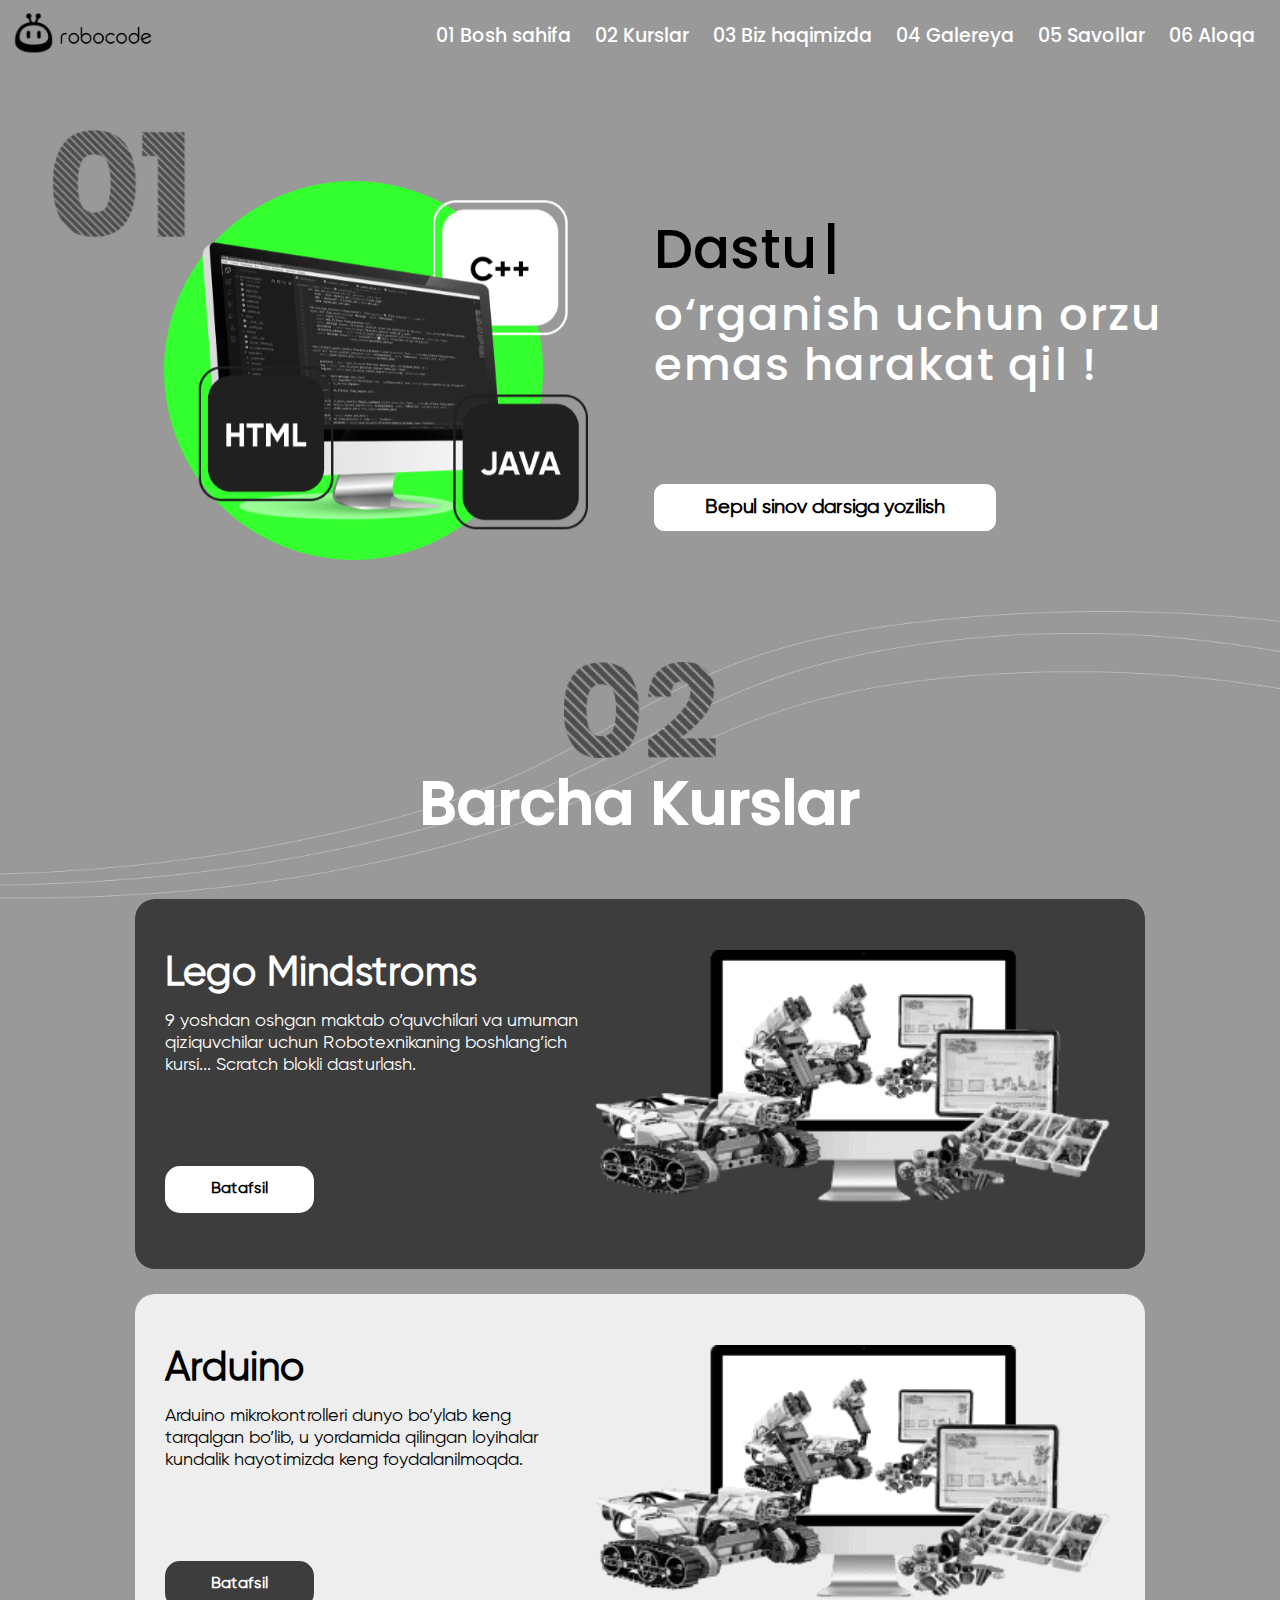
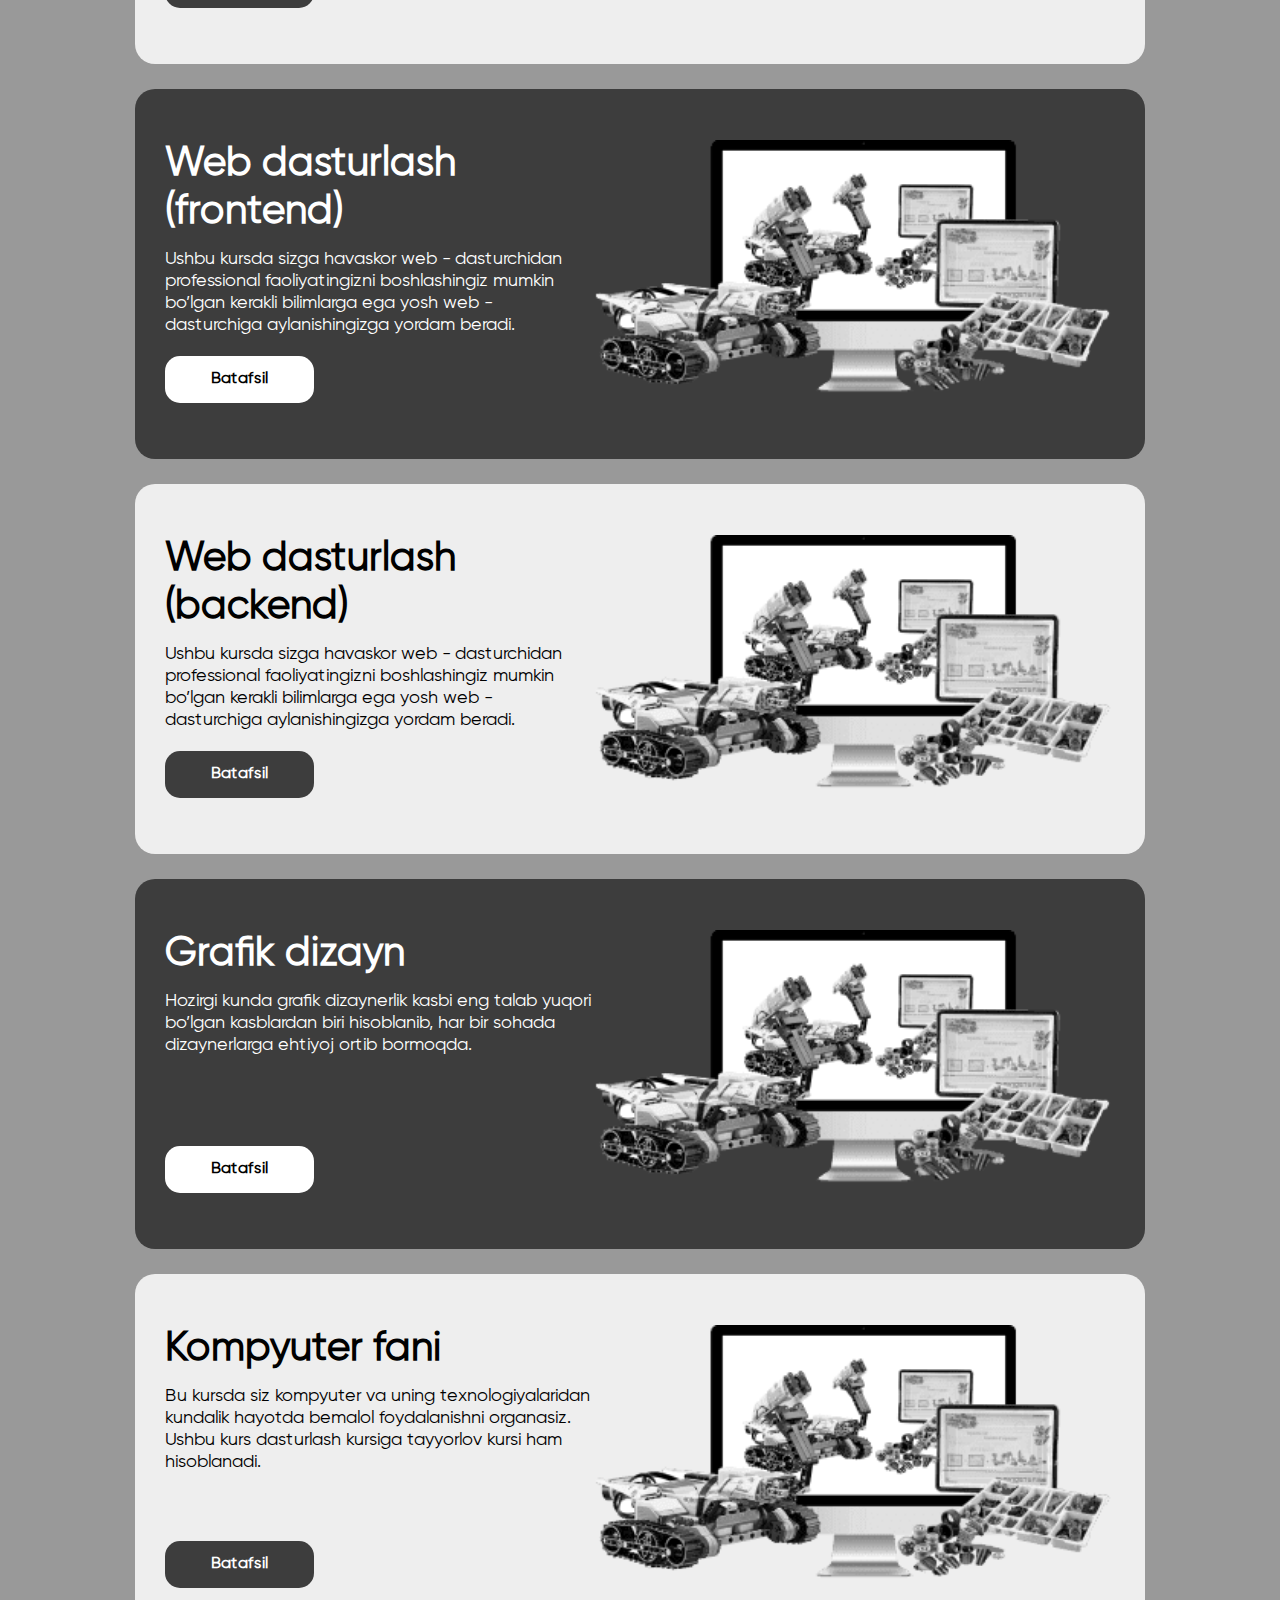
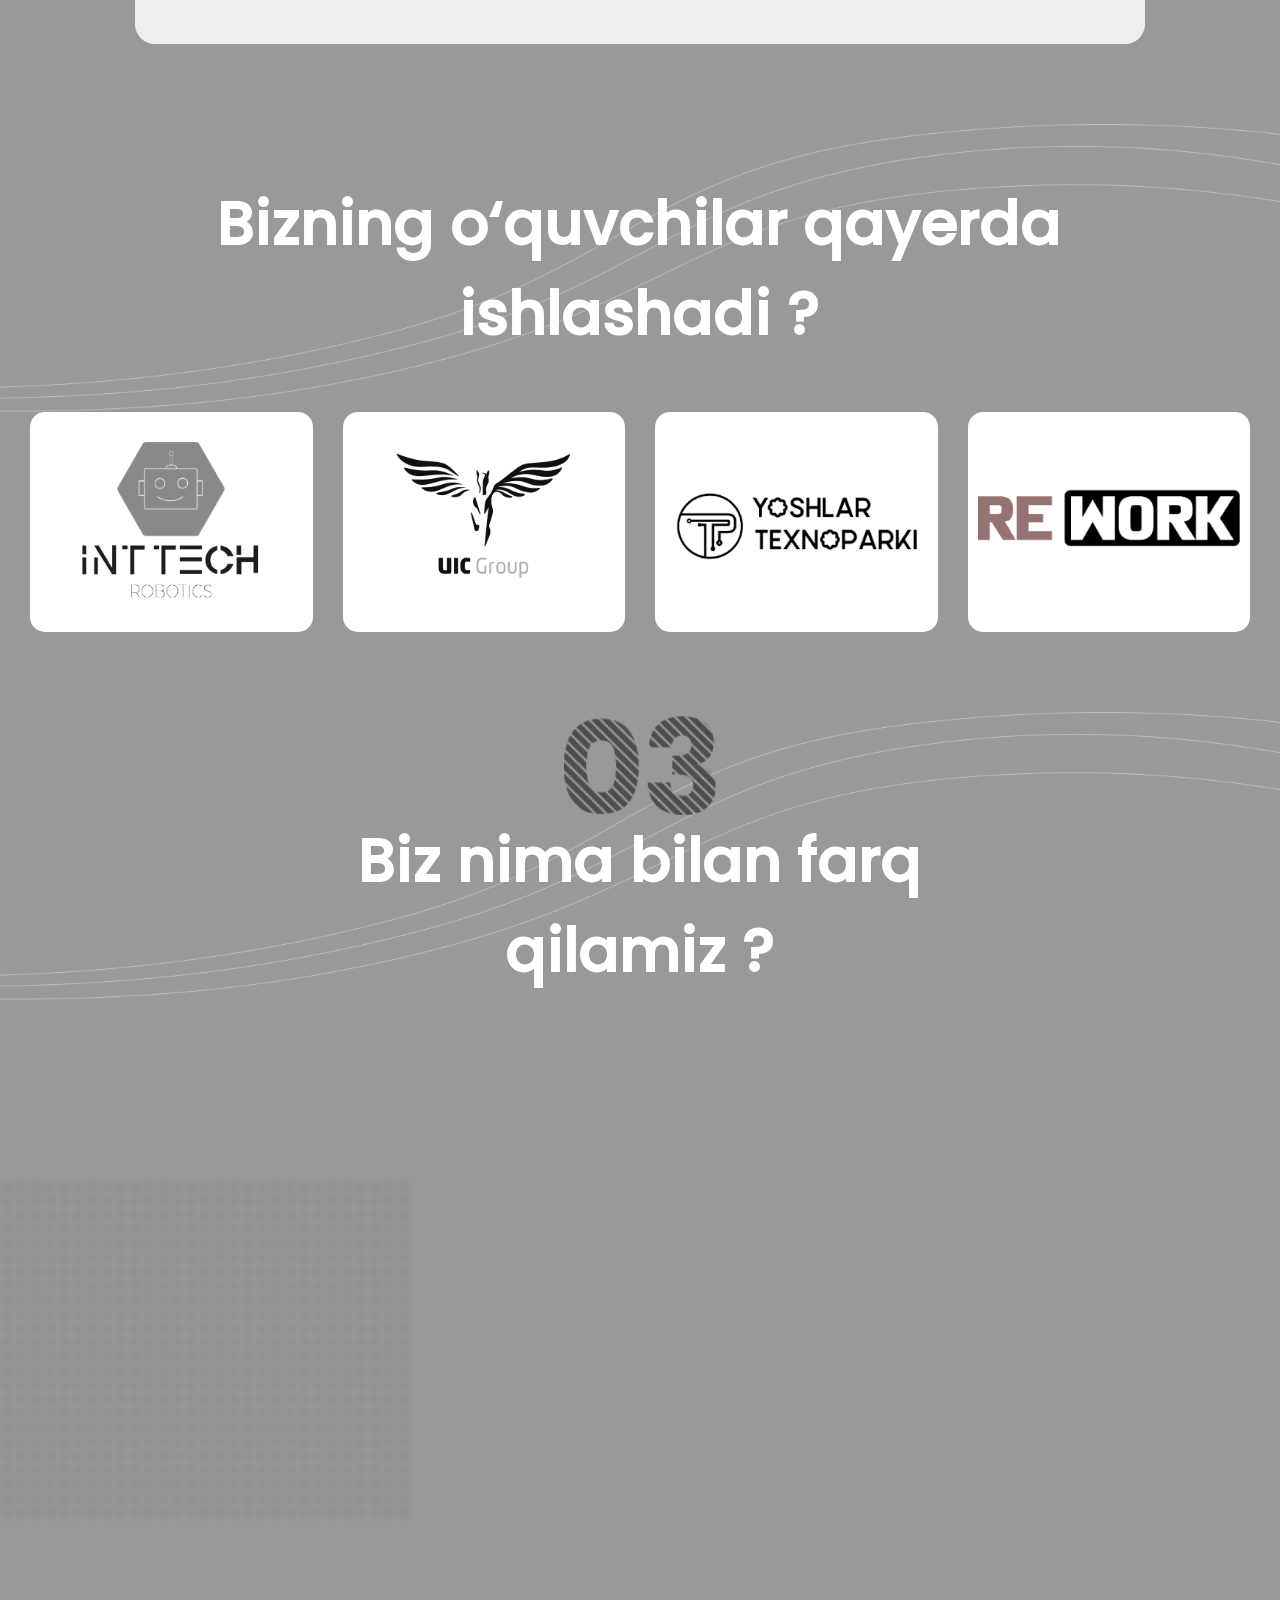
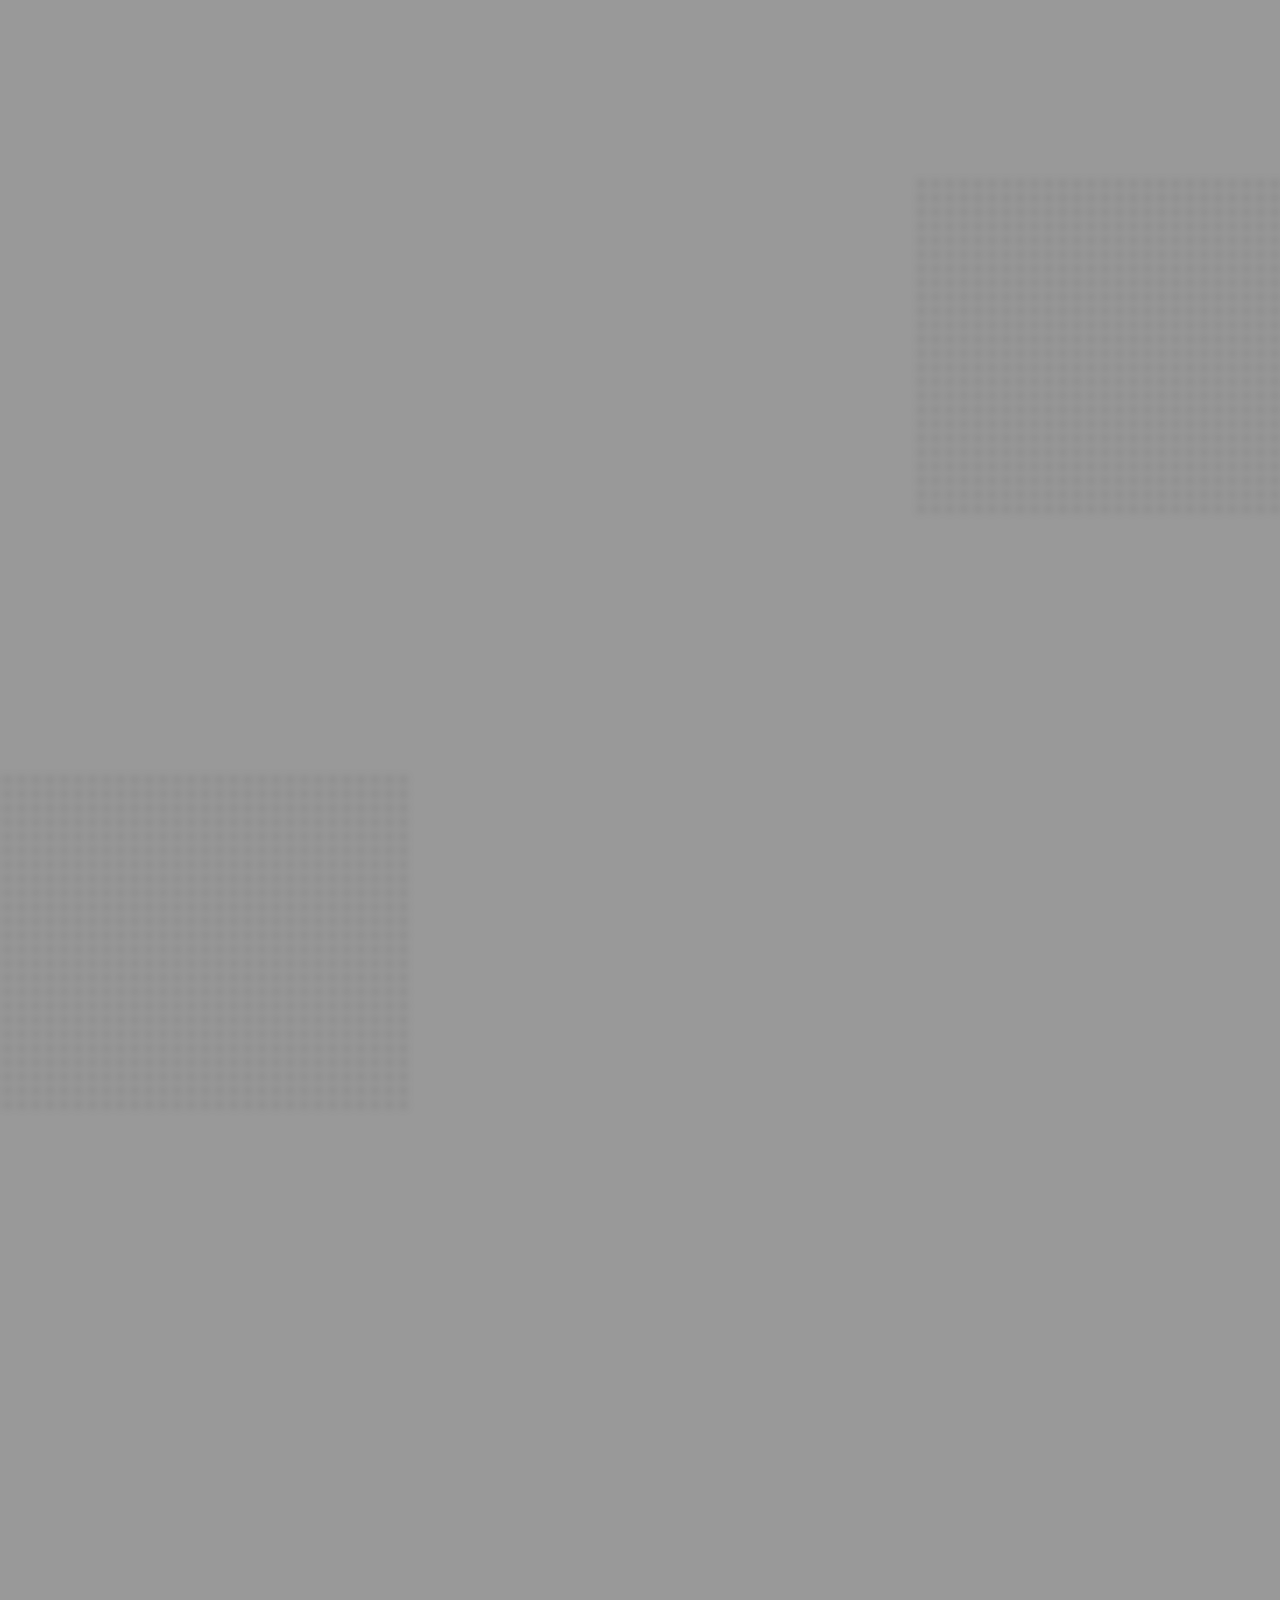
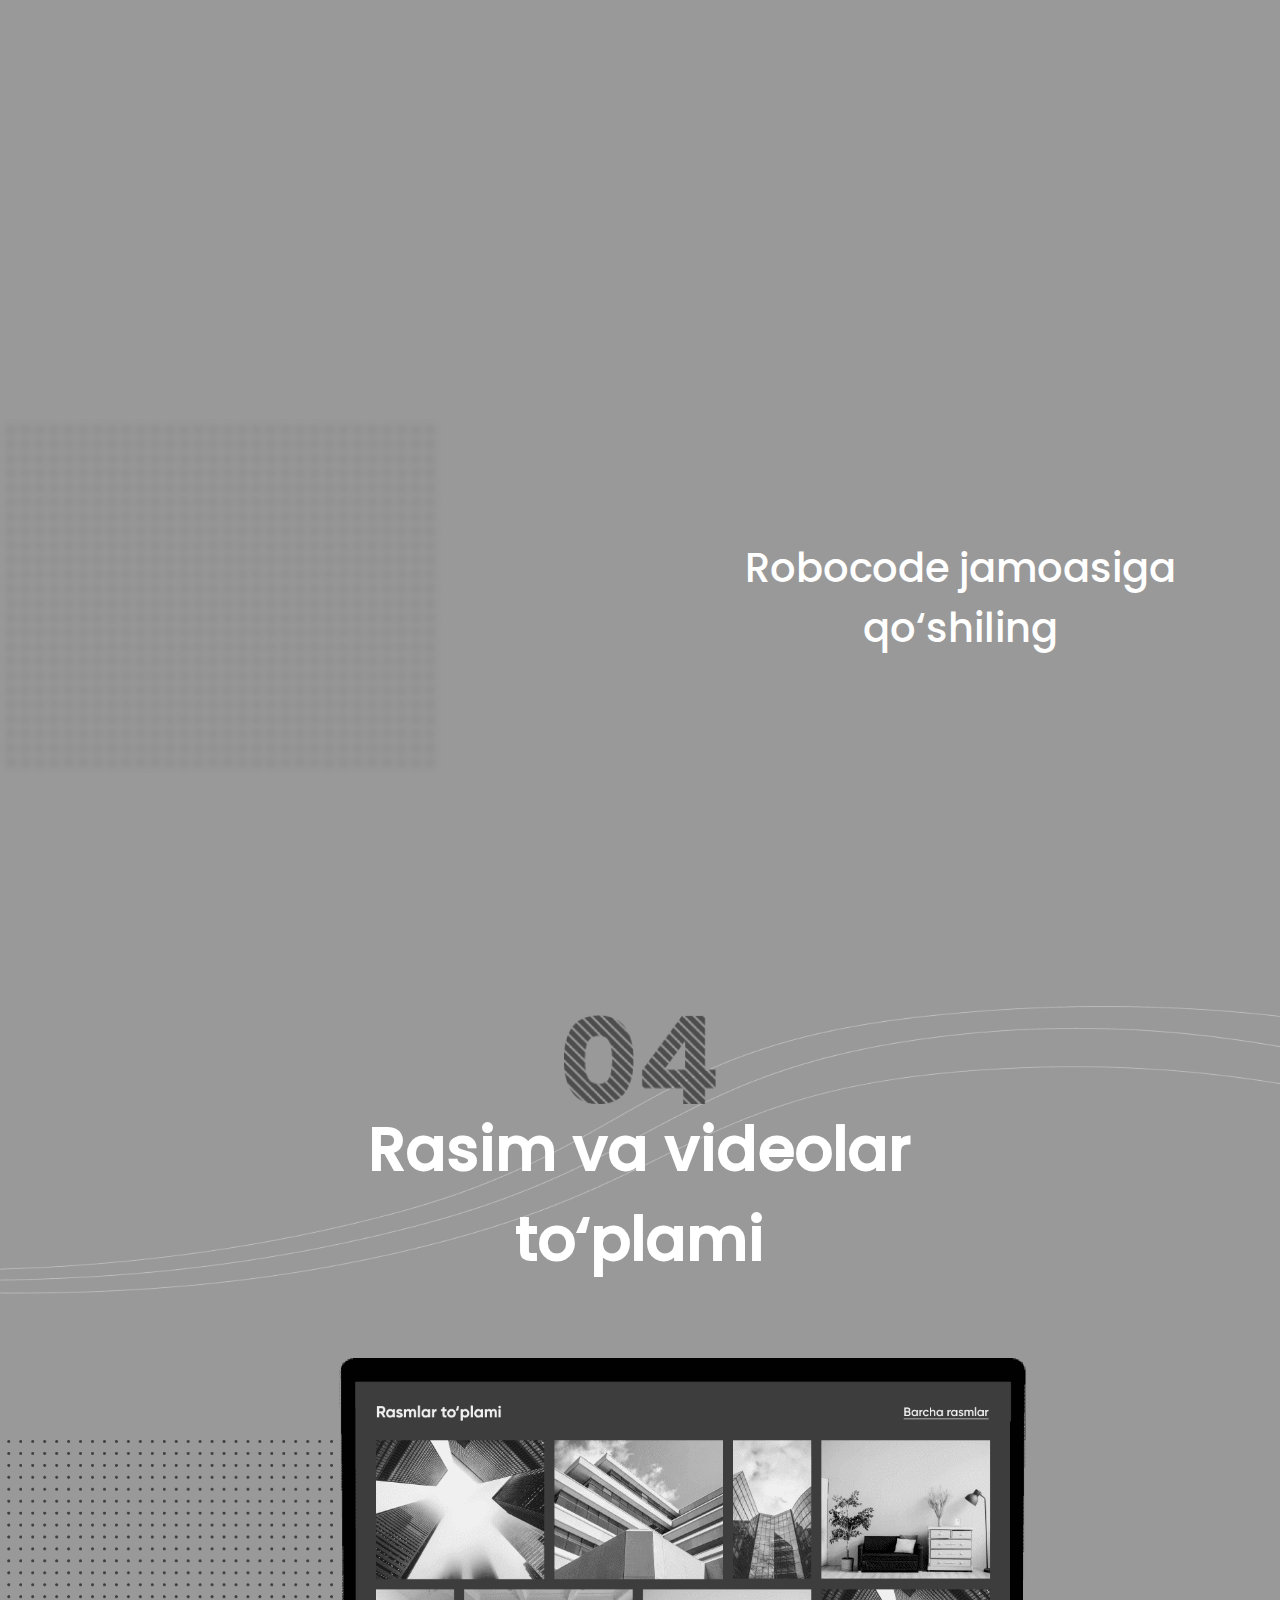
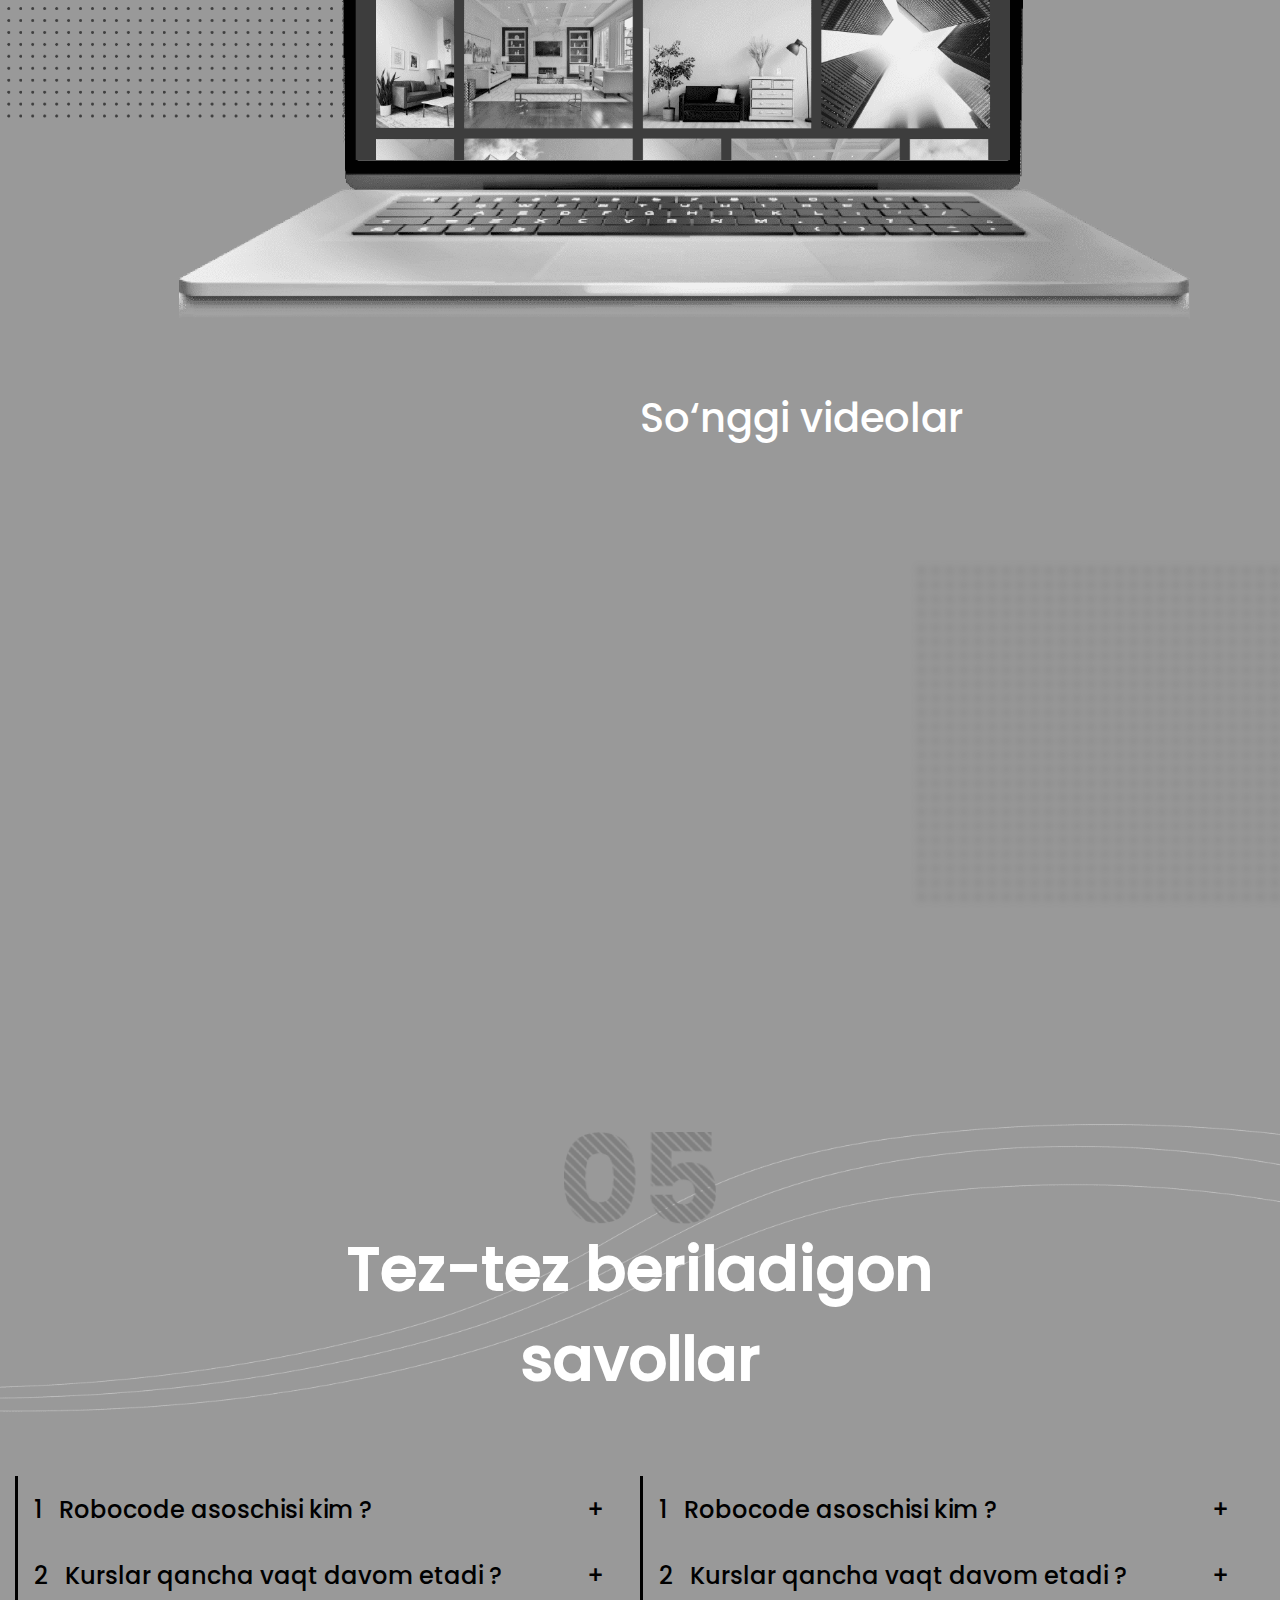
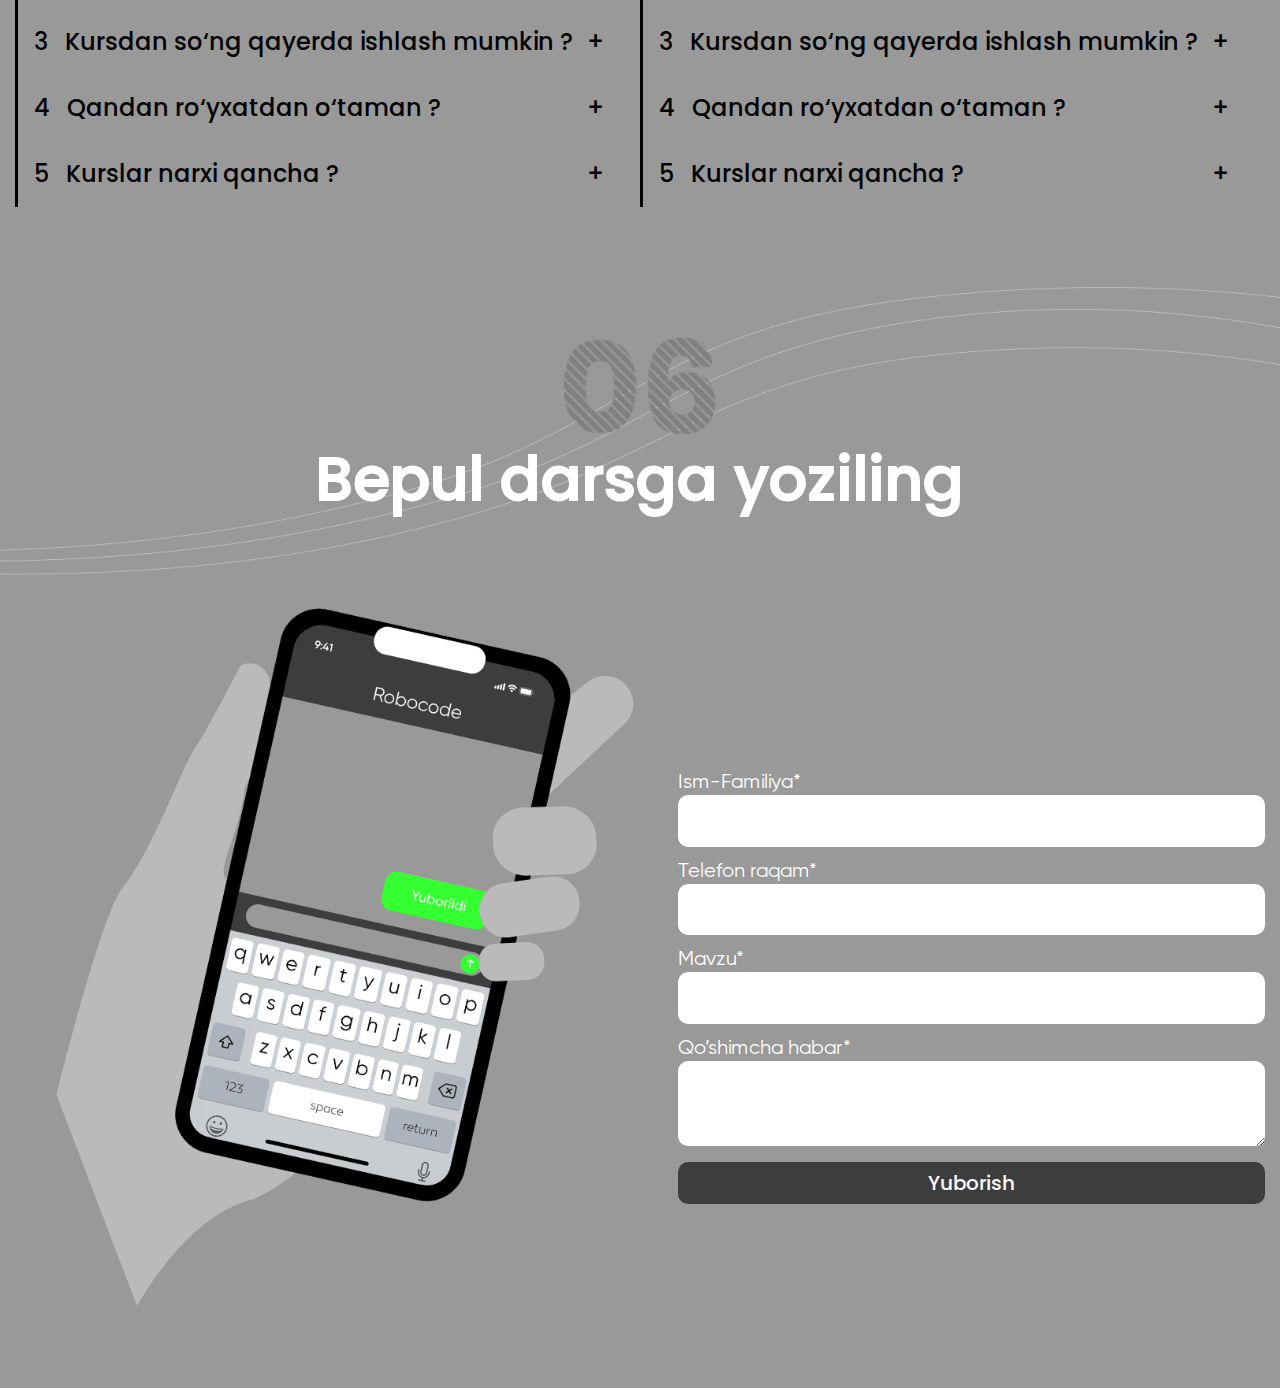
==== commit 1342b93a: "new commit" ====
--- a/index.html
+++ b/index.html
@@ -570,7 +570,7 @@
 					<div class="asks_filed_left">
 						<ul class="asks_filed_items">
 							<li>
-								<div class="ask_title">
+								<div class="ask_title" onclick="asks(this)">
 									<div class="ask_title_number_left">
 										<span>1</span>
 									</div>
@@ -581,9 +581,20 @@
 										<span>+</span>
 									</div>
 								</div>
-							</li>
-							<li>
-								<div class="ask_title">
+								<div class="ask_sub_field">
+									<p>
+										Nulla lacus, et et faucibus tortor massa. Rutrum habitasse nunc condimentum mi vel sit pulvinar eget leo. 
+									</p>
+									<p>
+										Nulla lacus, et et faucibus tortor massa. Rutrum habitasse nunc condimentum mi vel sit pulvinar eget leo. 
+									</p>
+									<p>
+										Nulla lacus, et et faucibus tortor massa. Rutrum habitasse nunc condimentum mi vel sit pulvinar eget leo. 
+									</p>
+								</div>
+							</li>
+							<li>
+								<div class="ask_title" onclick="asks(this)">
 									<div class="ask_title_number_left">
 										<span>2</span>
 									</div>
@@ -594,9 +605,20 @@
 										<span>+</span>
 									</div>
 								</div>
-							</li>
-							<li>
-								<div class="ask_title">
+								<div class="ask_sub_field">
+									<p>
+										Nulla lacus, et et faucibus tortor massa. Rutrum habitasse nunc condimentum mi vel sit pulvinar eget leo. 
+									</p>
+									<p>
+										Nulla lacus, et et faucibus tortor massa. Rutrum habitasse nunc condimentum mi vel sit pulvinar eget leo. 
+									</p>
+									<p>
+										Nulla lacus, et et faucibus tortor massa. Rutrum habitasse nunc condimentum mi vel sit pulvinar eget leo. 
+									</p>
+								</div>
+							</li>
+							<li>
+								<div class="ask_title" onclick="asks(this)">
 									<div class="ask_title_number_left">
 										<span>3</span>
 									</div>
@@ -607,9 +629,20 @@
 										<span>+</span>
 									</div>
 								</div>
-							</li>
-							<li>
-								<div class="ask_title">
+								<div class="ask_sub_field">
+									<p>
+										Nulla lacus, et et faucibus tortor massa. Rutrum habitasse nunc condimentum mi vel sit pulvinar eget leo. 
+									</p>
+									<p>
+										Nulla lacus, et et faucibus tortor massa. Rutrum habitasse nunc condimentum mi vel sit pulvinar eget leo. 
+									</p>
+									<p>
+										Nulla lacus, et et faucibus tortor massa. Rutrum habitasse nunc condimentum mi vel sit pulvinar eget leo. 
+									</p>
+								</div>
+							</li>
+							<li>
+								<div class="ask_title" onclick="asks(this)">
 									<div class="ask_title_number_left">
 										<span>4</span>
 									</div>
@@ -620,9 +653,20 @@
 										<span>+</span>
 									</div>
 								</div>
-							</li>
-							<li>
-								<div class="ask_title">
+								<div class="ask_sub_field">
+									<p>
+										Nulla lacus, et et faucibus tortor massa. Rutrum habitasse nunc condimentum mi vel sit pulvinar eget leo. 
+									</p>
+									<p>
+										Nulla lacus, et et faucibus tortor massa. Rutrum habitasse nunc condimentum mi vel sit pulvinar eget leo. 
+									</p>
+									<p>
+										Nulla lacus, et et faucibus tortor massa. Rutrum habitasse nunc condimentum mi vel sit pulvinar eget leo. 
+									</p>
+								</div>
+							</li>
+							<li>
+								<div class="ask_title" onclick="asks(this)">
 									<div class="ask_title_number_left">
 										<span>5</span>
 									</div>
@@ -632,6 +676,17 @@
 									<div class="ask_title_number_right">
 										<span>+</span>
 									</div>
+								</div>
+								<div class="ask_sub_field">
+									<p>
+										Nulla lacus, et et faucibus tortor massa. Rutrum habitasse nunc condimentum mi vel sit pulvinar eget leo. 
+									</p>
+									<p>
+										Nulla lacus, et et faucibus tortor massa. Rutrum habitasse nunc condimentum mi vel sit pulvinar eget leo. 
+									</p>
+									<p>
+										Nulla lacus, et et faucibus tortor massa. Rutrum habitasse nunc condimentum mi vel sit pulvinar eget leo. 
+									</p>
 								</div>
 							</li>
 						</ul>
@@ -639,7 +694,7 @@
 					<div class="asks_filed_right">
 						<ul class="asks_filed_items">
 							<li>
-								<div class="ask_title">
+								<div class="ask_title" onclick="asks(this)">
 									<div class="ask_title_number_left">
 										<span>1</span>
 									</div>
@@ -650,9 +705,20 @@
 										<span>+</span>
 									</div>
 								</div>
-							</li>
-							<li>
-								<div class="ask_title">
+								<div class="ask_sub_field">
+									<p>
+										Nulla lacus, et et faucibus tortor massa. Rutrum habitasse nunc condimentum mi vel sit pulvinar eget leo. 
+									</p>
+									<p>
+										Nulla lacus, et et faucibus tortor massa. Rutrum habitasse nunc condimentum mi vel sit pulvinar eget leo. 
+									</p>
+									<p>
+										Nulla lacus, et et faucibus tortor massa. Rutrum habitasse nunc condimentum mi vel sit pulvinar eget leo. 
+									</p>
+								</div>
+							</li>
+							<li>
+								<div class="ask_title" onclick="asks(this)">
 									<div class="ask_title_number_left">
 										<span>2</span>
 									</div>
@@ -663,9 +729,20 @@
 										<span>+</span>
 									</div>
 								</div>
-							</li>
-							<li>
-								<div class="ask_title">
+								<div class="ask_sub_field">
+									<p>
+										Nulla lacus, et et faucibus tortor massa. Rutrum habitasse nunc condimentum mi vel sit pulvinar eget leo. 
+									</p>
+									<p>
+										Nulla lacus, et et faucibus tortor massa. Rutrum habitasse nunc condimentum mi vel sit pulvinar eget leo. 
+									</p>
+									<p>
+										Nulla lacus, et et faucibus tortor massa. Rutrum habitasse nunc condimentum mi vel sit pulvinar eget leo. 
+									</p>
+								</div>
+							</li>
+							<li>
+								<div class="ask_title" onclick="asks(this)">
 									<div class="ask_title_number_left">
 										<span>3</span>
 									</div>
@@ -676,9 +753,20 @@
 										<span>+</span>
 									</div>
 								</div>
-							</li>
-							<li>
-								<div class="ask_title">
+								<div class="ask_sub_field">
+									<p>
+										Nulla lacus, et et faucibus tortor massa. Rutrum habitasse nunc condimentum mi vel sit pulvinar eget leo. 
+									</p>
+									<p>
+										Nulla lacus, et et faucibus tortor massa. Rutrum habitasse nunc condimentum mi vel sit pulvinar eget leo. 
+									</p>
+									<p>
+										Nulla lacus, et et faucibus tortor massa. Rutrum habitasse nunc condimentum mi vel sit pulvinar eget leo. 
+									</p>
+								</div>
+							</li>
+							<li>
+								<div class="ask_title" onclick="asks(this)">
 									<div class="ask_title_number_left">
 										<span>4</span>
 									</div>
@@ -689,9 +777,20 @@
 										<span>+</span>
 									</div>
 								</div>
-							</li>
-							<li>
-								<div class="ask_title">
+								<div class="ask_sub_field">
+									<p>
+										Nulla lacus, et et faucibus tortor massa. Rutrum habitasse nunc condimentum mi vel sit pulvinar eget leo. 
+									</p>
+									<p>
+										Nulla lacus, et et faucibus tortor massa. Rutrum habitasse nunc condimentum mi vel sit pulvinar eget leo. 
+									</p>
+									<p>
+										Nulla lacus, et et faucibus tortor massa. Rutrum habitasse nunc condimentum mi vel sit pulvinar eget leo. 
+									</p>
+								</div>
+							</li>
+							<li>
+								<div class="ask_title" onclick="asks(this)">
 									<div class="ask_title_number_left">
 										<span>5</span>
 									</div>
@@ -702,8 +801,57 @@
 										<span>+</span>
 									</div>
 								</div>
+								<div class="ask_sub_field">
+									<p>
+										Nulla lacus, et et faucibus tortor massa. Rutrum habitasse nunc condimentum mi vel sit pulvinar eget leo. 
+									</p>
+									<p>
+										Nulla lacus, et et faucibus tortor massa. Rutrum habitasse nunc condimentum mi vel sit pulvinar eget leo. 
+									</p>
+									<p>
+										Nulla lacus, et et faucibus tortor massa. Rutrum habitasse nunc condimentum mi vel sit pulvinar eget leo. 
+									</p>
+								</div>
 							</li>
 						</ul>
+					</div>
+				</div>
+			</div>
+		</section>
+		<section class="section_lines">
+				<img src="staticfiles/images/mainpage/main/number_six.png" alt="1"> 	
+				<p class="text-center">Bepul darsga yoziling</p>
+		</section>
+		<section class="section_sign_up">
+			<div class="container_lg">
+				<div class="sign_up_container">
+					<div class="sign_up_img">
+						<a>
+							<img src="staticfiles/images/mainpage/main/form.png">
+						</a>
+					</div>
+					<div class="sign_up_form">
+						<form>
+							<div class="form_field">
+								<label>Ism-Familiya*</label>
+								<input type="text" name="full_name">
+							</div>
+							<div class="form_field">
+								<label>Telefon raqam*</label>
+								<input type="number" name="number">
+							</div>
+							<div class="form_field">
+								<label>Mavzu*</label>
+								<input type="text" name="thema">
+							</div>
+							<div class="form_field">
+								<label>Qo’shimcha habar*</label>
+								<textarea></textarea>
+							</div>
+							<div class="form_field">
+								<input type="submit" value="Yuborish">
+							</div>
+						</form>
 					</div>
 				</div>
 			</div>
--- a/staticfiles/css/custom/custom.css
+++ b/staticfiles/css/custom/custom.css
@@ -142,6 +142,14 @@
   opacity: 1 !important;
 }
 
+.active_asks{
+  color: #34FF2F !important;
+}
+
+.active_asks_parent{
+  border-left: 3px solid #fff !important;
+}
+
 /* start min-400 */
 @media(min-width:400px){
   .container_lgf{width:99%;}
--- a/staticfiles/css/main/mainpage/main.css
+++ b/staticfiles/css/main/mainpage/main.css
@@ -865,6 +865,9 @@
 	font-family: robocode;
 	font-size:28px;
 	cursor: pointer;
+	color: #000;
+	transition-property: color;
+	transition: 0.5s ease;
 }
 
 .ask_title_number_left,.ask_title_text,.ask_title_number_right{
@@ -881,6 +884,68 @@
 
 .asks_filed_items li{
 	border-left:3px solid black;
+	transition-property: border;
+	transition: 0.5s ease;
+}
+
+.ask_sub_field p{
+	font-family:gilroy;
+	padding:1% 6%;
+	font-size:27px;
+	color: #fff;
+}
+
+.ask_sub_field{
+  max-height: 0;
+  overflow: hidden;
+  transition: max-height 0.2s ease-out;
+}
+
+.sign_up_container{
+	display: flex;
+	align-items: center;
+}
+
+.sign_up_img a img{
+	width:100%;
+}
+
+.form_field label{
+	display: block;
+	font-family: gilroy;
+	font-size: 20px;
+	color: #fff;
+}
+
+.sign_up_form,.sign_up_img{
+	width:50%;
+}
+
+.sign_up_form{
+	padding-left:3%;
+}
+
+.form_field {
+	margin-top:2%;
+}
+
+.form_field input,.form_field textarea{
+	width:100%;
+	max-width:100%;
+	border-radius:10px;
+	border: none;
+	font-size:23px;
+	padding:1.5% 5% 1.5% 2%;
+	font-family: robocode;
+	outline: none;
+}
+
+.form_field input[type="submit"]{
+	padding:0%;
+	background-color: #3D3D3D;
+	color: #fff;
+	padding:1% 0%;
+	font-size:20px;
 }
 
 /* sart max-1300 */
@@ -1213,10 +1278,13 @@
 		flex-direction: column;
 	}
 	.ask_title{
-		padding:1.5% 0% 1.5% 1.5%;
+		padding:1.5% 1.5% 1.5% 1.5%;
 	}
 	.ask_title_number_left{
 		padding-right:1.5%;
+	}
+	.ask_sub_field p{
+		padding:1.5% 1.5% 1.5% 3.5%;
 	}
 }
 /* end max-1100 */
@@ -1367,6 +1435,15 @@
 	.all_vidoes_btn a button{
 		font-size:15px;
 	}
+	.sign_up_container{
+		flex-direction: column;
+	}
+	.sign_up_form,.sign_up_img{
+		width:100%;
+	}
+	.sign_up_form{
+		padding-left:0%;
+	}
 }
 /* end max-992 */
 
@@ -1454,10 +1531,13 @@
 		font-size:12px;
 	}
 	.ask_title{
-		padding:2.5% 0% 2.5% 2.5%;
+		padding:2.5% 2.5% 2.5% 2.5%;
 	}
 	.ask_title_number_left{
 		padding-right:2.5%;
+	}
+	.ask_sub_field p{
+		padding:2.5% 2.5% 2.5% 6%;
 	}
 }
 /* end max-768 */
@@ -1682,6 +1762,24 @@
 	.ask_title{
 		font-size:21px;
 	}
+	.ask_sub_field p{
+		font-size:20px;
+	}
+	.form_field label{
+		font-size: 18px;
+	}
+	.form_field {
+		margin-top:4%;
+	}
+
+	.form_field input,.form_field textarea{
+		font-size:20px;
+		padding:2% 8% 2% 4%;
+	}
+	.form_field input[type="submit"]{
+		font-size:18px;
+		padding:1.5% 0%;
+	}
 }
 /* end max-576 */
 
@@ -1720,6 +1818,9 @@
 	.ask_title{
 		font-size:19px;
 	}
+	.ask_sub_field p{
+		font-size:18px;
+	}
 }
 /* end max-500 */
 
@@ -1934,6 +2035,18 @@
 	.ask_title{
 		font-size:30px;
 	}
+	.ask_sub_field p{
+		font-size:29px;
+	}
+	.form_field input,.form_field textarea{
+		font-size:27px;
+	}
+	.form_field input[type="submit"]{
+		font-size: 23px;
+	}
+	.form_field label{
+		font-size:22px;
+	}
 }
 /* end min-1650 */
 
@@ -2043,5 +2156,18 @@
 	.ask_title{
 		font-size:33px;
 	}
+	.ask_sub_field p{
+		font-size:32px;
+	}
+	.form_field input,.form_field textarea{
+		font-size:30px;
+	}
+	.form_field input[type="submit"]{
+		font-size: 25px;
+	}
+	.form_field label{
+		font-size:24px;
+	}
+
 }
 /* end min-1900 */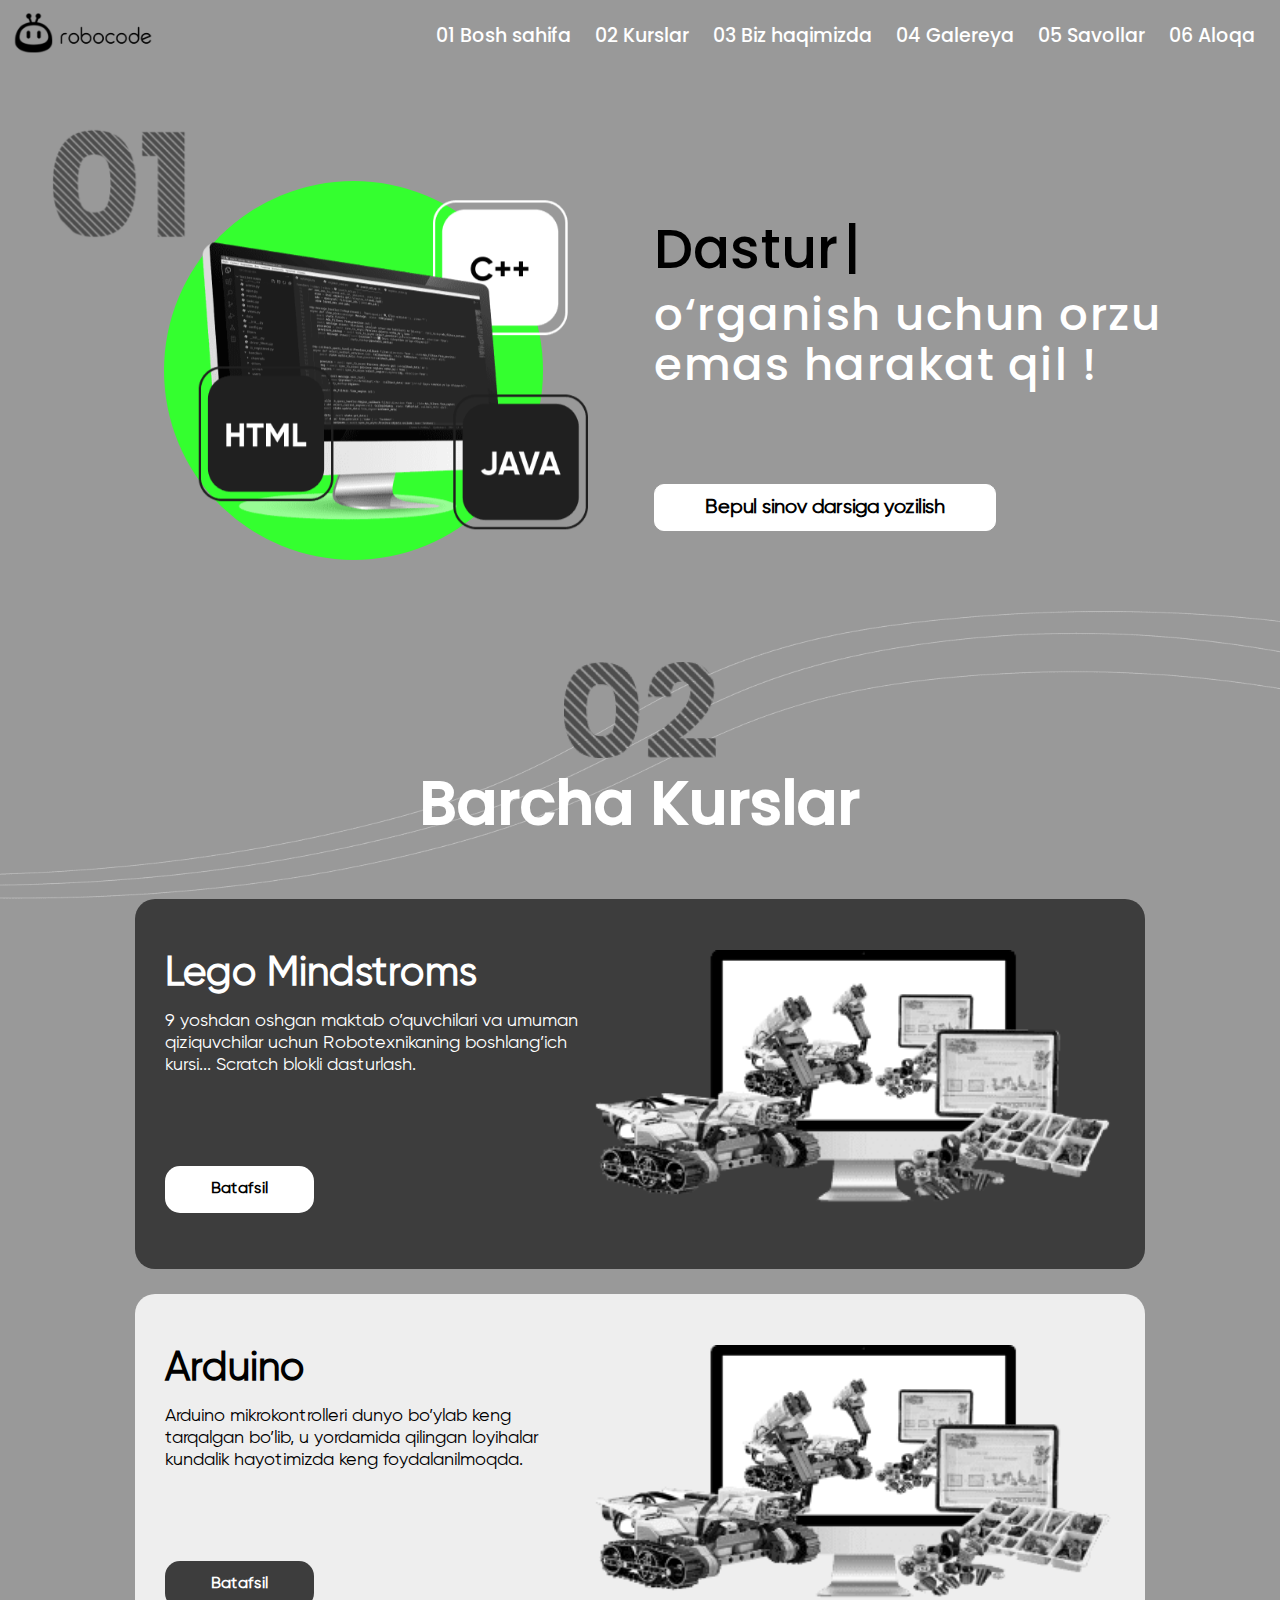
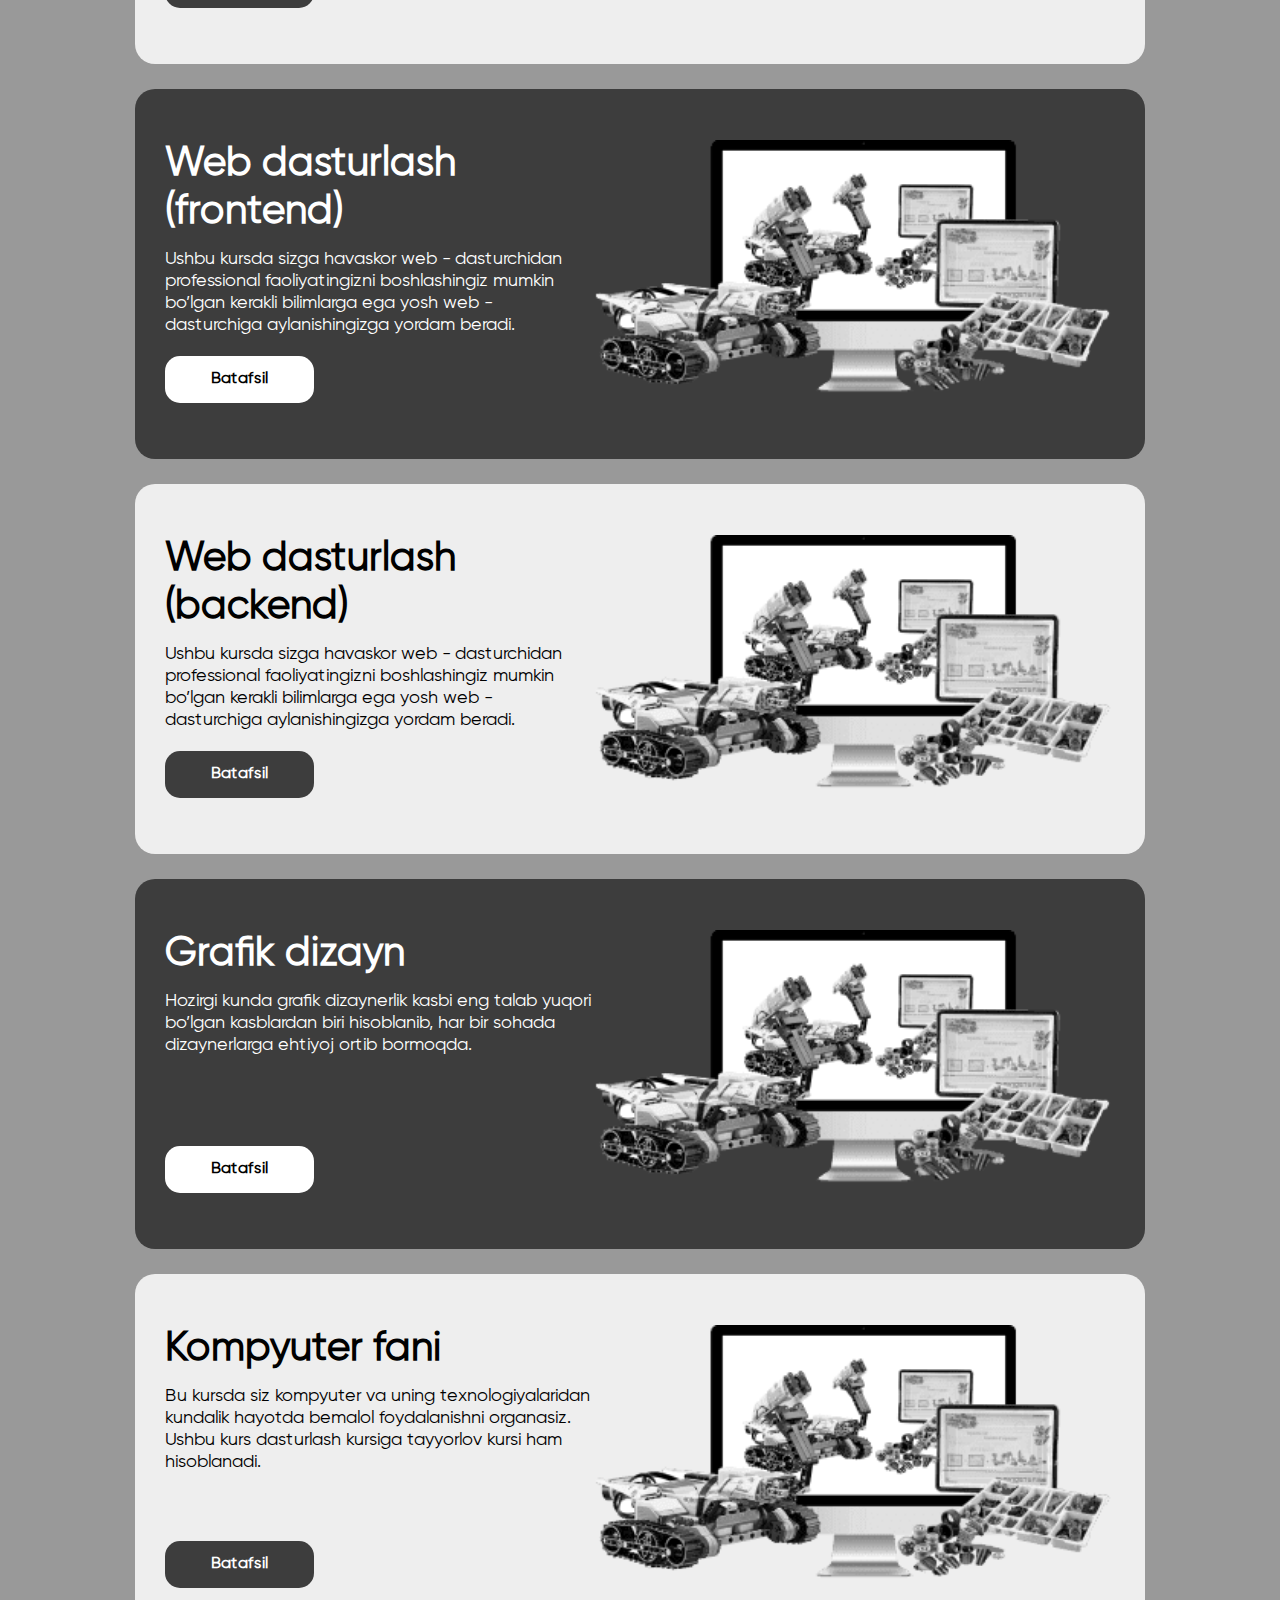
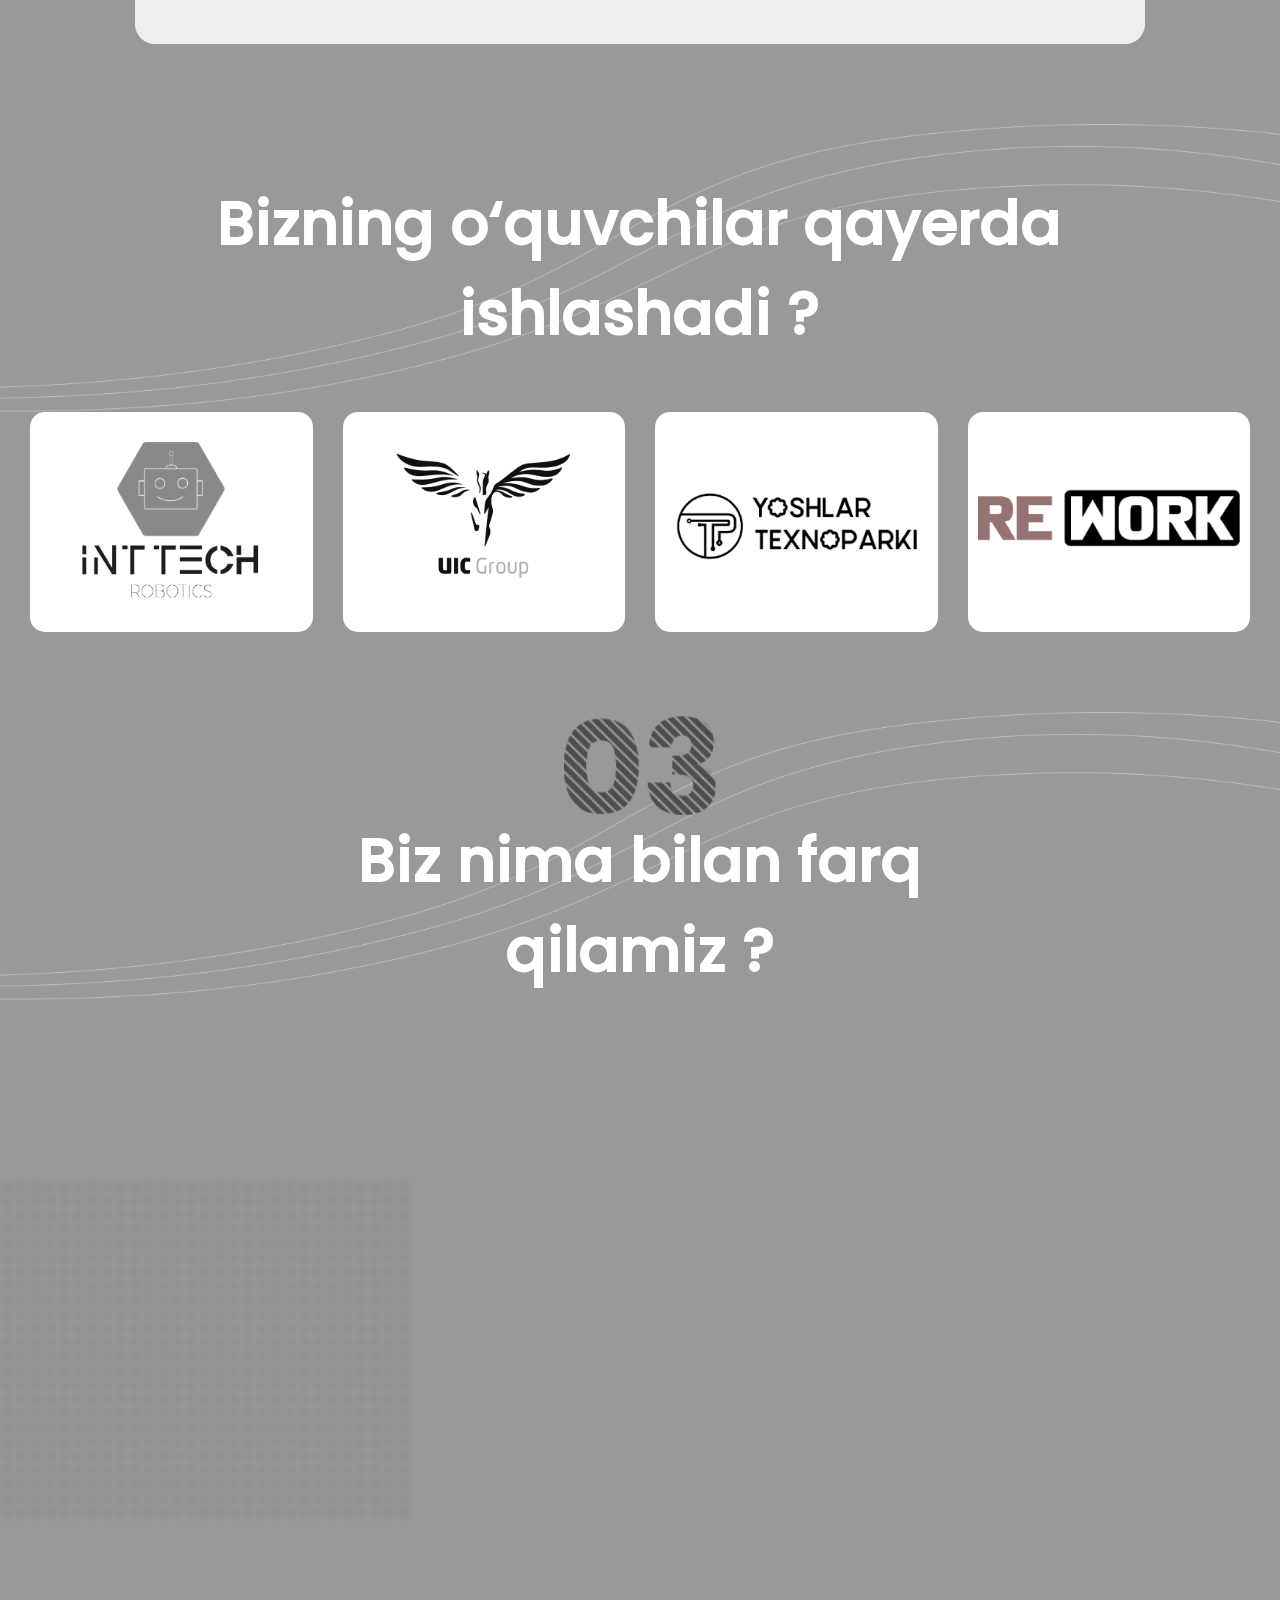
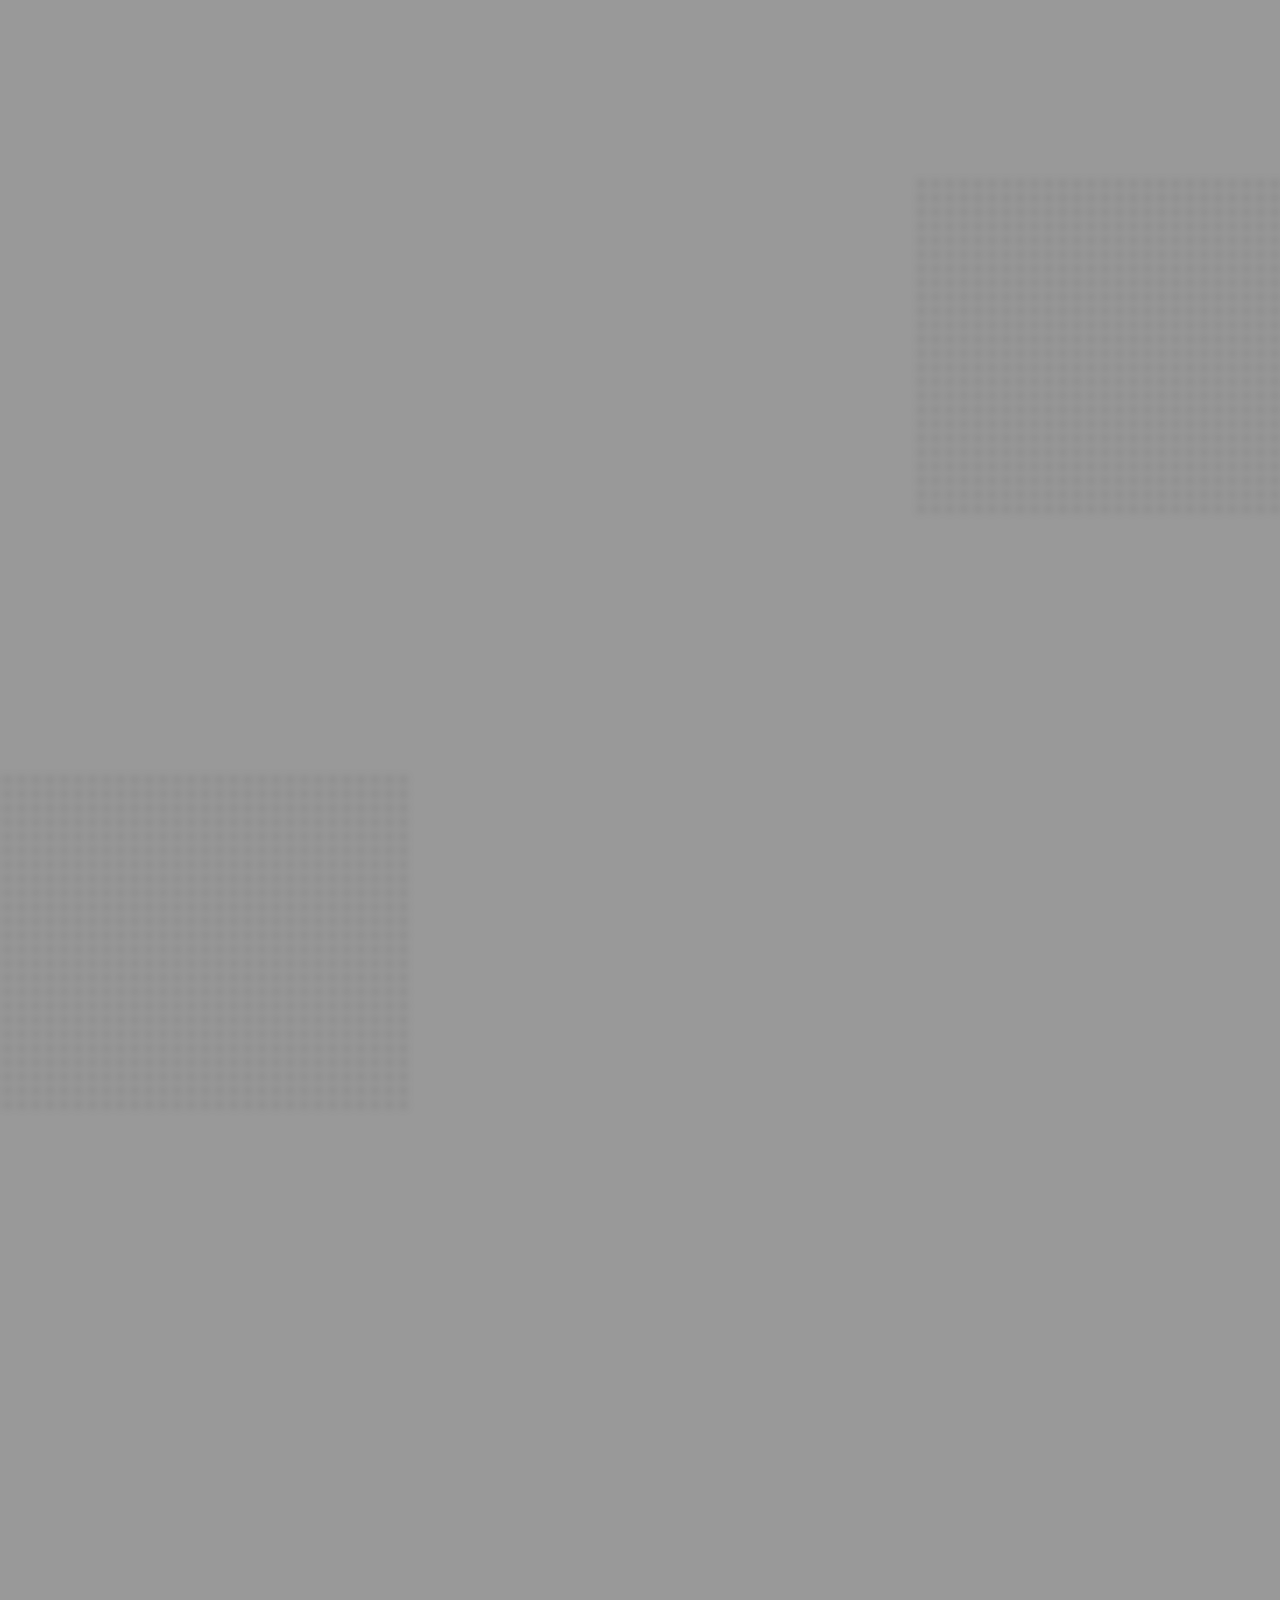
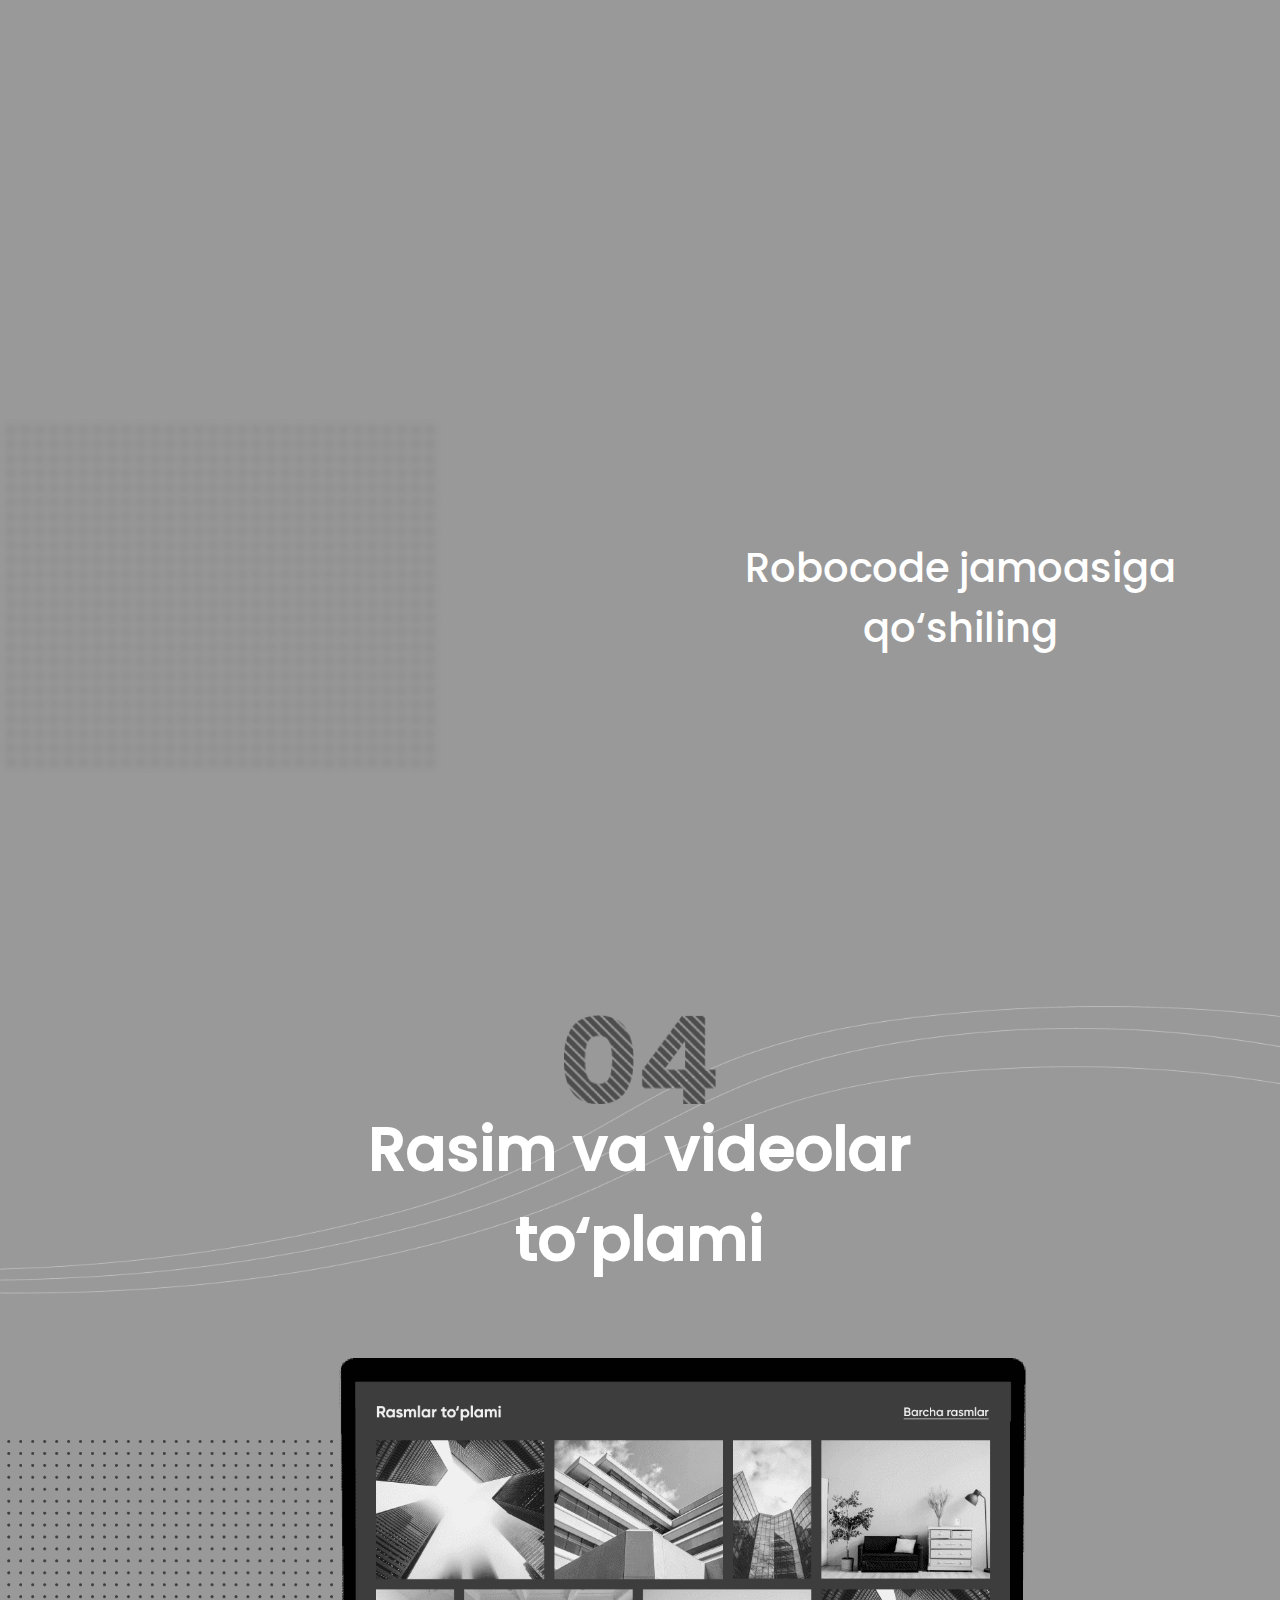
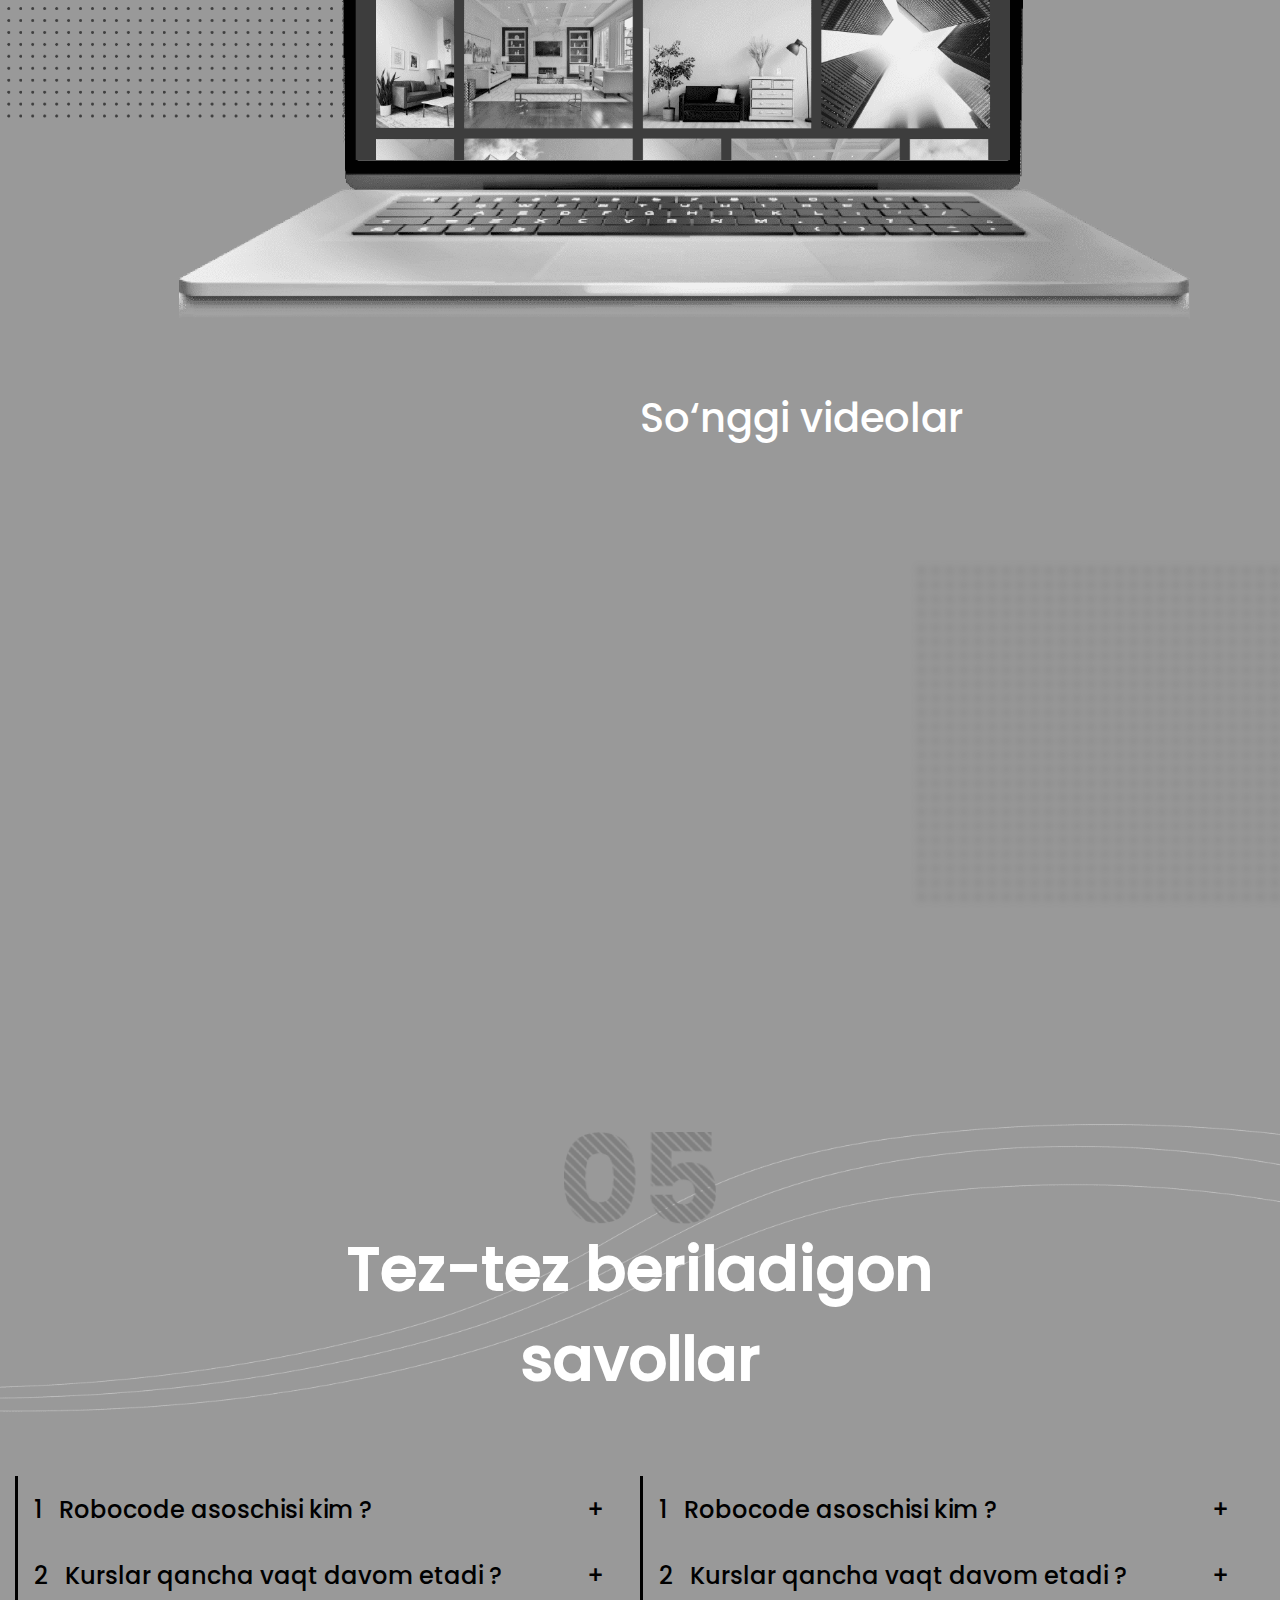
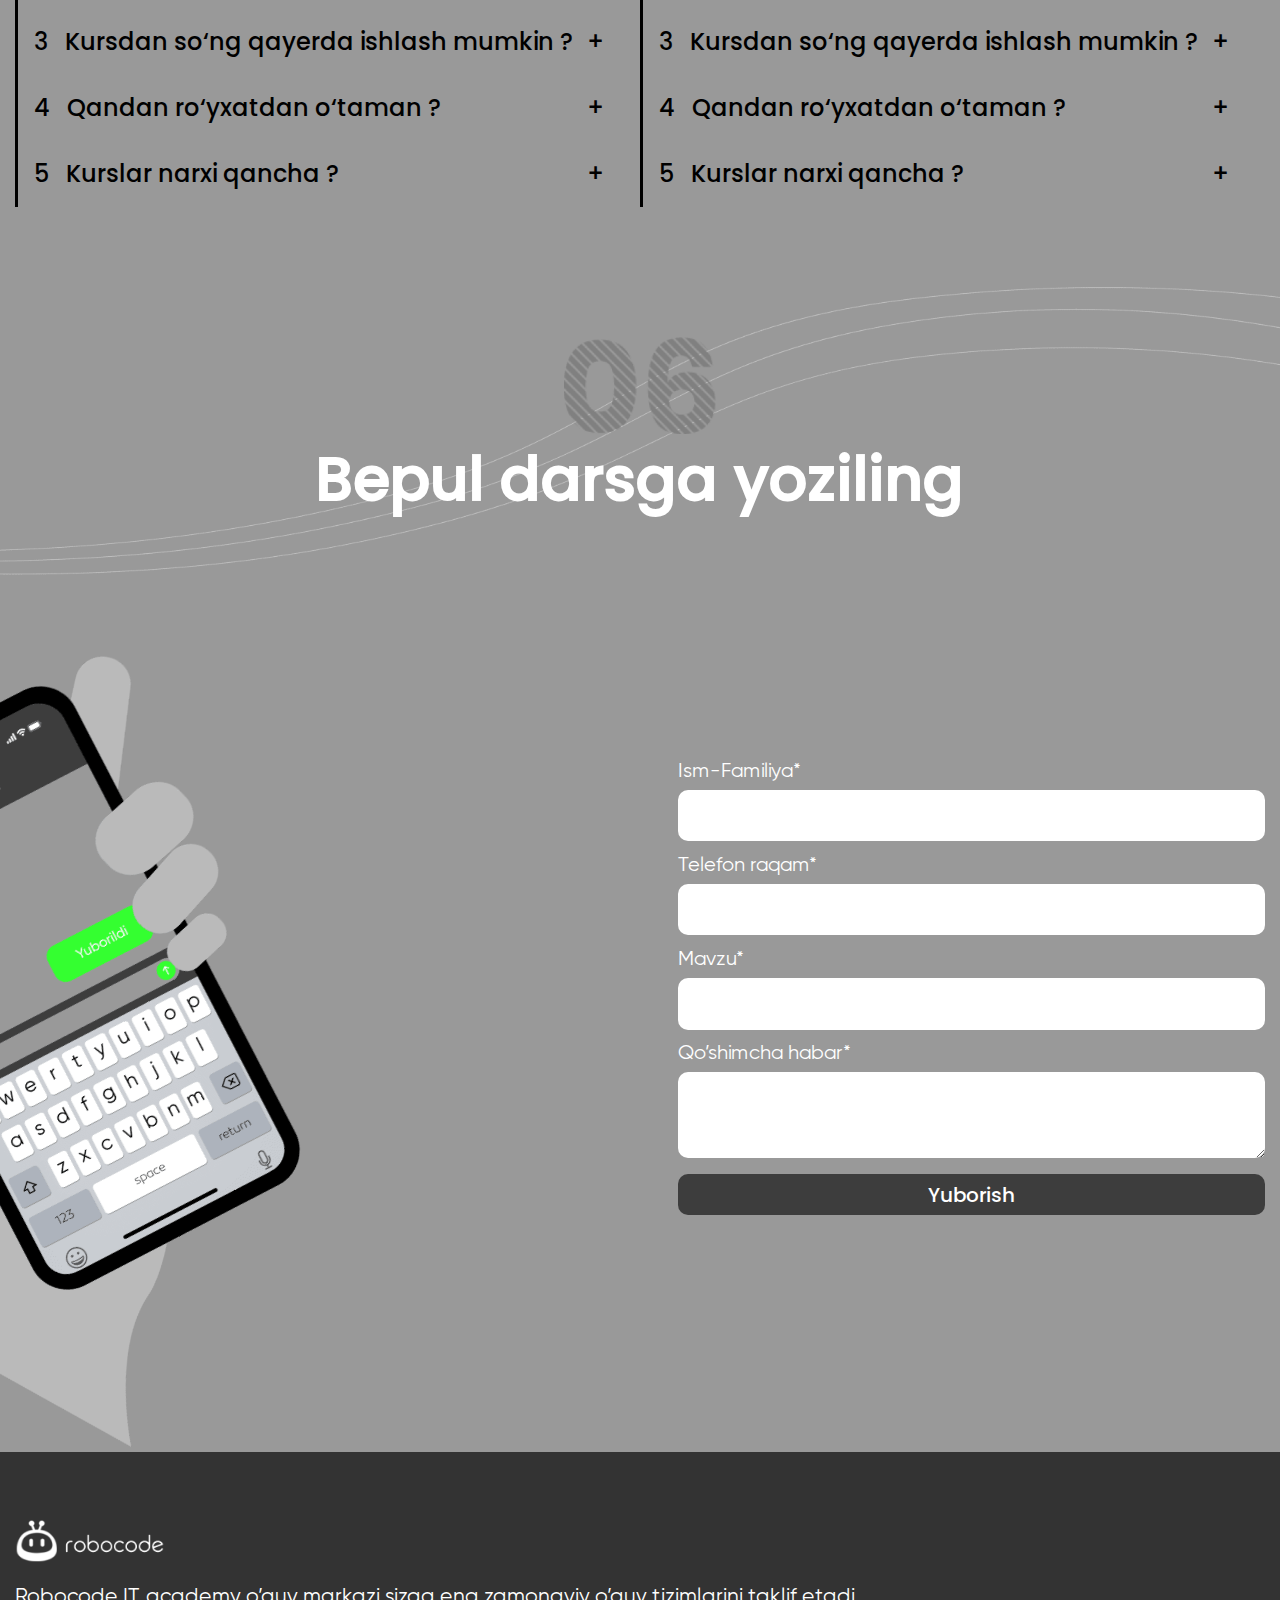
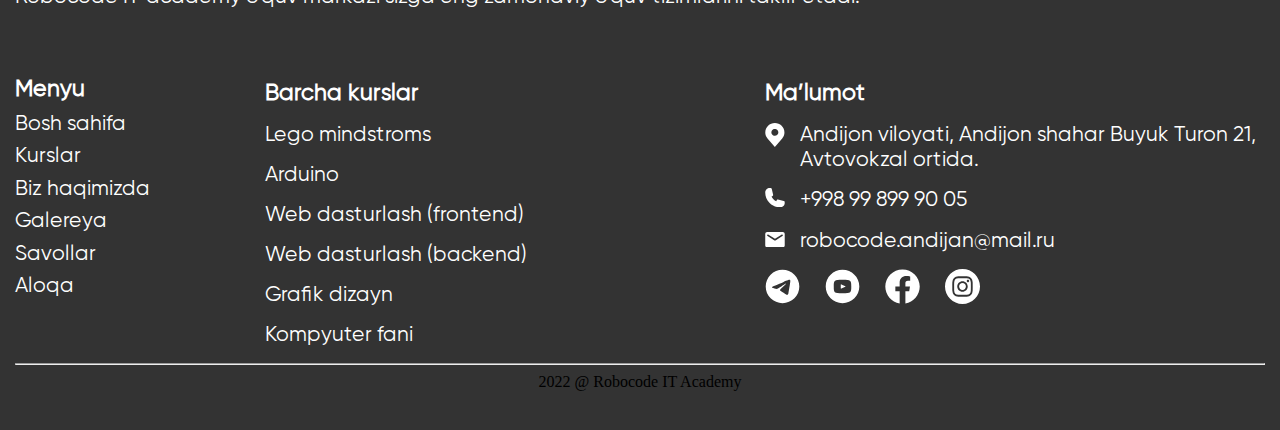
==== commit 1fa171d3: "new commit" ====
--- a/index.html
+++ b/index.html
@@ -822,7 +822,7 @@
 				<img src="staticfiles/images/mainpage/main/number_six.png" alt="1"> 	
 				<p class="text-center">Bepul darsga yoziling</p>
 		</section>
-		<section class="section_sign_up">
+		<section class="section_sign_up" >
 			<div class="container_lg">
 				<div class="sign_up_container">
 					<div class="sign_up_img">
@@ -857,10 +857,153 @@
 			</div>
 		</section>
 	</main>
+	<footer>
+		<article class="footer_article">
+			<section class="section_foooter">
+				<div class="container_lg">
+					<nav class="footer_nav">
+						<div class="footer_nav_fields footer_logo_fields">
+							<div class="footer_nav_logo">
+								<a>
+									<img src="staticfiles/images/mainpage/main/logo_footer.png" alt="">
+								</a>
+							</div>
+							<div class="footer_nav_text">
+								<p>
+									Robocode IT academy o’quv markazi sizga eng zamonaviy o’quv tizimlarini taklif etadi.
+								</p>
+							</div>	
+						</div>
+						<div class="footer_nav_fields">
+							<ul>
+								<li>
+									<a>Menyu</a>
+								</li>
+								<li>
+									<a>Bosh sahifa</a>
+								</li>
+								<li>
+									<a>Kurslar</a>
+								</li>
+								<li>
+									<a>Biz haqimizda</a>
+								</li>
+								<li>
+									<a>
+										Galereya
+									</a>
+								</li>
+								<li>
+									<a>
+										Savollar
+									</a>
+								</li>
+								<li>
+									<a>
+										Aloqa
+									</a>
+								</li>
+							</ul>
+						</div>
+						<div class="footer_nav_fields">
+							<ul>
+								<li>
+									<a>Barcha kurslar</a>
+								</li>
+								<li>
+									<a>Lego mindstroms</a>
+								</li>
+								<li>
+									<a>Arduino</a>
+								</li>
+								<li>
+									<a>Web dasturlash (frontend)</a>
+								</li>
+								<li>
+									<a>Web dasturlash (backend)</a>
+								</li>
+								<li>
+									<a>Grafik dizayn</a>
+								</li>
+								<li>
+									<a>Kompyuter fani</a>
+								</li>
+							</ul>
+						</div>
+						<div class="footer_nav_fields">
+							<ul>
+								<li>
+									<a>
+										<span>Ma’lumot</span>
+									</a>
+								</li>
+								<li>
+									<a>
+										<span>
+											<svg viewBox="0 0 25 30" fill="none" xmlns="http://www.w3.org/2000/svg">
+											<path d="M12.3264 0C9.15159 0.00368622 6.10794 1.24658 3.86304 3.45603C1.61815 5.66548 0.355321 8.66108 0.351575 11.7857C0.347773 14.3392 1.19523 16.8233 2.76395 18.8571C2.76395 18.8571 3.09053 19.2804 3.14388 19.3414L12.3264 30L21.5132 19.3361C21.5611 19.2793 21.8888 18.8571 21.8888 18.8571L21.8898 18.8539C23.4578 16.821 24.3049 14.338 24.3011 11.7857C24.2974 8.66108 23.0346 5.66548 20.7897 3.45603C18.5448 1.24658 15.5011 0.00368622 12.3264 0ZM12.3264 16.0714C11.4651 16.0714 10.6232 15.8201 9.90714 15.3492C9.19105 14.8782 8.63293 14.2089 8.30335 13.4258C7.97377 12.6427 7.88754 11.781 8.05556 10.9496C8.22358 10.1183 8.6383 9.35462 9.24728 8.75526C9.85626 8.15589 10.6322 7.74771 11.4768 7.58235C12.3215 7.41698 13.1971 7.50185 13.9927 7.82623C14.7884 8.15061 15.4685 8.69992 15.947 9.4047C16.4254 10.1095 16.6808 10.9381 16.6808 11.7857C16.6794 12.9219 16.2201 14.0112 15.4038 14.8146C14.5875 15.618 13.4808 16.07 12.3264 16.0714Z" fill="white"/>
+											</svg>
+										</span>
+										<span>Andijon viloyati, Andijon shahar Buyuk Turon 21, Avtovokzal ortida.</span>
+									</a>
+								</li>
+								<li>
+									<a>
+										<span>
+											<svg 
+										    viewBox="0 0 31 30" fill="none" 
+										    xmlns="http://www.w3.org/2000/svg">
+											<path d="M23.5992 30.0002C17.436 29.9922 11.5275 27.5559 7.16946 23.2256C2.81141 18.8952 0.359551 13.0242 0.351562 6.90017C0.351563 5.07018 1.08317 3.31514 2.38544 2.02113C3.68771 0.727134 5.45397 0.000171442 7.29566 0.000171442C7.68564 -0.00278026 8.07498 0.0323889 8.45804 0.105171C8.82835 0.159622 9.1924 0.250056 9.54494 0.375171C9.79288 0.461616 10.0138 0.610871 10.1859 0.80818C10.358 1.00549 10.4753 1.24401 10.5262 1.50017L12.5943 10.5002C12.65 10.7445 12.6433 10.9987 12.5748 11.2398C12.5062 11.4809 12.378 11.701 12.2018 11.8802C12.0056 12.0902 11.9905 12.1052 10.1337 13.0652C11.6206 16.3065 14.2295 18.9094 17.4854 20.4002C18.4666 18.5402 18.4817 18.5252 18.693 18.3302C18.8733 18.1551 19.0949 18.0277 19.3375 17.9596C19.5801 17.8915 19.836 17.8848 20.0818 17.9402L29.1394 19.9952C29.3889 20.0527 29.6196 20.1724 29.8097 20.343C29.9999 20.5135 30.1432 20.7294 30.2263 20.9702C30.3537 21.3262 30.4496 21.6926 30.5131 22.0652C30.5738 22.4422 30.6041 22.8234 30.6037 23.2052C30.5758 25.0273 29.8236 26.7646 28.5113 28.0376C27.199 29.3107 25.4331 30.0162 23.5992 30.0002Z" fill="white"/>
+											</svg>
+										</span>
+										<span>+998 99 899 90 05</span>
+									</a>
+								</li>
+								<li>
+									<a>
+										<span>
+											<svg  viewBox="0 0 31 24" fill="none" xmlns="http://www.w3.org/2000/svg">
+											<path d="M3.37663 0H27.5783C29.2422 0 30.5884 1.35 30.5884 3L30.6035 21C30.6035 22.65 29.2422 24 27.5783 24H3.37663C1.71276 24 0.351418 22.65 0.351418 21V3C0.351418 1.35 1.71276 0 3.37663 0ZM3.98167 6.375L14.6758 13.005C15.1598 13.305 15.7951 13.305 16.2791 13.005L26.9733 6.375C27.1249 6.29057 27.2578 6.17649 27.3637 6.03968C27.4696 5.90287 27.5464 5.74617 27.5895 5.57906C27.6326 5.41195 27.6411 5.2379 27.6144 5.06746C27.5877 4.89702 27.5264 4.73372 27.4342 4.58745C27.342 4.44118 27.2208 4.31498 27.078 4.21649C26.9353 4.118 26.7738 4.04927 26.6034 4.01445C26.4331 3.97963 26.2574 3.97945 26.0869 4.01392C25.9165 4.04839 25.7549 4.1168 25.6119 4.215L15.4775 10.5L5.34301 4.215C5.20002 4.1168 5.03841 4.04839 4.86799 4.01392C4.69756 3.97945 4.52185 3.97963 4.35149 4.01445C4.18114 4.04927 4.01968 4.118 3.87688 4.21649C3.73409 4.31498 3.61294 4.44118 3.52075 4.58745C3.42856 4.73372 3.36726 4.89702 3.34056 5.06746C3.31386 5.2379 3.32231 5.41195 3.36539 5.57906C3.40848 5.74617 3.48532 5.90287 3.59125 6.03968C3.69717 6.17649 3.82999 6.29057 3.98167 6.375Z" fill="white"/>
+											</svg>
+										</span>
+										<span>robocode.andijan@mail.ru</span>
+									</a>
+								</li>
+								<li class="f_field_social">
+									<a>
+										<svg  viewBox="0 0 42 40" fill="none" xmlns="http://www.w3.org/2000/svg">
+										<path d="M20.9294 5.44444e-05C15.5968 0.0247327 10.4911 2.14276 6.72924 5.89081C2.96733 9.63886 0.855411 14.7118 0.855469 20C0.855469 25.3043 2.98031 30.3914 6.76255 34.1421C10.5448 37.8929 15.6746 40 21.0235 40C26.3724 40 31.5022 37.8929 35.2845 34.1421C39.0667 30.3914 41.1916 25.3043 41.1916 20C41.1916 14.6957 39.0667 9.60863 35.2845 5.85791C31.5022 2.10719 26.3724 5.44444e-05 21.0235 5.44444e-05C20.9921 -1.81481e-05 20.9608 -1.81481e-05 20.9294 5.44444e-05ZM29.2689 12.04C29.4369 12.0367 29.8084 12.0784 30.0504 12.2734C30.2112 12.4119 30.3138 12.6052 30.3378 12.815C30.3647 12.97 30.3983 13.325 30.3714 13.6017C30.0689 16.765 28.7546 24.4384 28.0857 27.98C27.8033 29.48 27.247 29.9817 26.7075 30.03C25.5378 30.1383 24.6487 29.2633 23.5143 28.5267C21.7395 27.3717 20.7361 26.6534 19.0134 25.5267C17.0218 24.2267 18.3126 23.51 19.447 22.3434C19.7445 22.0367 24.9042 17.3817 25.005 16.96C25.0168 16.9067 25.0285 16.71 24.9109 16.6067C24.7933 16.5034 24.6185 16.5384 24.4924 16.5667C24.3143 16.6067 21.479 18.4667 15.9865 22.1417C15.1798 22.6917 14.4521 22.9584 13.7983 22.9417C13.079 22.9284 11.6941 22.54 10.6639 22.2084C9.4 21.8 8.39664 21.585 8.48403 20.8934C8.52941 20.5334 9.03025 20.165 9.98487 19.7884C15.8639 17.2484 19.7832 15.5734 21.7462 14.765C27.3462 12.455 28.5109 12.0534 29.2689 12.04Z" fill="white"/>
+										</svg>
+									</a>
+									<a>
+										<svg  viewBox="0 0 42 40" fill="none" xmlns="http://www.w3.org/2000/svg">
+										<path d="M24.3912 19.6521L19.6727 17.4688C19.2609 17.2792 18.9227 17.4917 18.9227 17.9437V22.0563C18.9227 22.5083 19.2609 22.7208 19.6727 22.5312L24.3891 20.3479C24.8029 20.1562 24.8029 19.8438 24.3912 19.6521ZM21.0235 0C9.88488 0 0.855469 8.95417 0.855469 20C0.855469 31.0458 9.88488 40 21.0235 40C32.1622 40 41.1916 31.0458 41.1916 20C41.1916 8.95417 32.1622 0 21.0235 0ZM21.0235 28.125C10.7 28.125 10.5193 27.2021 10.5193 20C10.5193 12.7979 10.7 11.875 21.0235 11.875C31.3471 11.875 31.5277 12.7979 31.5277 20C31.5277 27.2021 31.3471 28.125 21.0235 28.125Z" fill="white"/>
+										</svg>
+									</a>
+									<a>
+										<svg viewBox="0 0 41 40" fill="none" xmlns="http://www.w3.org/2000/svg">
+										<path fill-rule="evenodd" clip-rule="evenodd" d="M0.361328 20.1117C0.361328 30.055 7.64368 38.3233 17.1681 40V25.555H12.126V20H17.1681V15.555C17.1681 10.555 20.4168 7.77833 25.0117 7.77833C26.4672 7.77833 28.037 8 29.4924 8.22167V13.3333H26.916C24.4504 13.3333 23.8907 14.555 23.8907 16.1117V20H29.2689L28.3731 25.555H23.8907V40C33.4151 38.3233 40.6975 30.0567 40.6975 20.1117C40.6975 9.05 31.6218 0 20.5294 0C9.43696 0 0.361328 9.05 0.361328 20.1117Z" fill="white"/>
+										</svg>
+									</a>
+									<a>
+										<svg xmlns="http://www.w3.org/2000/svg" fill="#fff" viewBox="0 0 24 24"><path d="M14.829 6.302c-.738-.034-.96-.04-2.829-.04s-2.09.007-2.828.04c-1.899.087-2.783.986-2.87 2.87-.033.738-.041.959-.041 2.828s.008 2.09.041 2.829c.087 1.879.967 2.783 2.87 2.87.737.033.959.041 2.828.041 1.87 0 2.091-.007 2.829-.041 1.899-.086 2.782-.988 2.87-2.87.033-.738.04-.96.04-2.829s-.007-2.09-.04-2.828c-.088-1.883-.973-2.783-2.87-2.87zm-2.829 9.293c-1.985 0-3.595-1.609-3.595-3.595 0-1.985 1.61-3.594 3.595-3.594s3.595 1.609 3.595 3.594c0 1.985-1.61 3.595-3.595 3.595zm3.737-6.491c-.464 0-.84-.376-.84-.84 0-.464.376-.84.84-.84.464 0 .84.376.84.84 0 .463-.376.84-.84.84zm-1.404 2.896c0 1.289-1.045 2.333-2.333 2.333s-2.333-1.044-2.333-2.333c0-1.289 1.045-2.333 2.333-2.333s2.333 1.044 2.333 2.333zm-2.333-12c-6.627 0-12 5.373-12 12s5.373 12 12 12 12-5.373 12-12-5.373-12-12-12zm6.958 14.886c-.115 2.545-1.532 3.955-4.071 4.072-.747.034-.986.042-2.887.042s-2.139-.008-2.886-.042c-2.544-.117-3.955-1.529-4.072-4.072-.034-.746-.042-.985-.042-2.886 0-1.901.008-2.139.042-2.886.117-2.544 1.529-3.955 4.072-4.071.747-.035.985-.043 2.886-.043s2.14.008 2.887.043c2.545.117 3.957 1.532 4.071 4.071.034.747.042.985.042 2.886 0 1.901-.008 2.14-.042 2.886z"/></svg>
+									</a>
+								</li>	
+							</ul>
+						</div>
+					</nav>
+					<hr>
+					<div class="text-center">
+						<p>2022 @ Robocode IT Academy</p>
+					</div>
+				</div>
+			</section>
+		</article>
+	</footer>
 	<script src="staticfiles/js/custom/custom.js"></script>
 	<script src="staticfiles/js/swiper/swiper.js"></script>
 	<script src="staticfiles/js/typer/typer.js"></script>
 	<!-- variable scripts -->
 	<script src="staticfiles/js/main/mainpage/main.js"></script>
 </body>
-</html>
+</html>--- a/staticfiles/css/custom/custom.css
+++ b/staticfiles/css/custom/custom.css
@@ -150,6 +150,10 @@
   border-left: 3px solid #fff !important;
 }
 
+.arm_action{
+  transform: rotate(0deg) !important;
+}
+
 /* start min-400 */
 @media(min-width:400px){
   .container_lgf{width:99%;}
--- a/staticfiles/css/main/mainpage/main.css
+++ b/staticfiles/css/main/mainpage/main.css
@@ -620,7 +620,7 @@
 }
 
 .rb_group_tablet{
-	transform: translateX(50%);
+	transform: translateX(-50%);
 	opacity: 0;
 	transition-property: transform opacity;
 	transition: 0.8s ease;
@@ -908,13 +908,20 @@
 
 .sign_up_img a img{
 	width:100%;
-}
+	transform-origin: bottom;
+	transform: rotate(-40deg);
+	transition-property: transform;
+	transition: 0.8s ease;
+}
+
+
 
 .form_field label{
 	display: block;
 	font-family: gilroy;
 	font-size: 20px;
 	color: #fff;
+	margin-bottom:1%;
 }
 
 .sign_up_form,.sign_up_img{
@@ -948,6 +955,80 @@
 	font-size:20px;
 }
 
+
+.footer_article{
+	background-color: #333333;
+	padding: 5% 0% 3% 0%;
+	margin-top:5%;
+}
+
+.footer_nav{
+	display: flex;
+}
+
+.footer_nav_logo a img{
+	width:150px;
+}
+
+.footer_nav_text{
+	padding-right: 20%;
+}
+
+.footer_nav_text{
+	margin-top: 3%;
+}
+
+.footer_nav_fields{
+	font-family: gilroy;
+	color: #fff;
+	font-size: 21px;
+}
+
+.footer_nav_fields:nth-child(1){
+	width:30%;
+}
+.footer_nav_fields:nth-child(2){
+	width:15%;
+}
+.footer_nav_fields:nth-child(3){
+	width:25%;
+}
+.footer_nav_fields:nth-child(4){
+	width:30%;
+}
+
+.footer_nav_fields ul li:nth-child(1){
+	font-weight: bolder;
+	font-size:23px;
+}
+
+.footer_nav_fields ul li a{
+	padding:3% 0%;
+	display: flex;
+}
+
+.footer_nav_fields ul li a span:nth-child(1){
+	padding-right:3%;
+}
+
+.footer_nav_fields ul li a svg{
+	width:20px;
+}
+
+.f_field_social{
+	display: flex;
+}
+
+.f_field_social a{
+	width: auto;
+	padding-right: 5% !important;
+}
+
+.f_field_social a svg{
+	width: 35px !important;
+}
+
+
 /* sart max-1300 */
 @media(max-width: 1300px){
 	.navbar_right ul li{
@@ -1065,6 +1146,29 @@
 	}
 	.ask_title{
 		font-size:24px;
+	}
+	.footer_nav{
+		flex-wrap: wrap;
+	}
+	.footer_nav_fields:nth-child(1){
+		width:100%;
+		margin-bottom: 5%;
+	}
+	.footer_nav_fields:nth-child(2){
+		width:20%;
+	}
+	.footer_nav_fields:nth-child(3){
+		width:40%;
+	}
+	.footer_nav_fields:nth-child(4){
+		width:40%;
+	}
+	.footer_nav_fields ul li a{
+		padding:1.5% 0%;
+	}
+	.footer_nav_text{
+		padding-right: 0%;
+		margin-top: 1%;
 	}
 }
 /* end max-1300 */
@@ -1444,6 +1548,17 @@
 	.sign_up_form{
 		padding-left:0%;
 	}
+	.footer_nav_fields{
+		min-width:100%;
+		margin-bottom: 0% !important;
+		margin-top:3%;
+	}
+	.footer_nav_fields ul li a{
+		padding:1% 0%;
+	}
+	.footer_article{
+		margin-top:15%;
+	}
 }
 /* end max-992 */
 
@@ -1780,6 +1895,21 @@
 		font-size:18px;
 		padding:1.5% 0%;
 	}
+	.footer_nav_fields{
+		margin-top:8%;
+	}
+	.footer_nav_fields ul li a{
+		padding:2% 0%;
+	}
+	.footer_nav_fields{
+		font-size: 18px;
+	}
+	.footer_nav_logo a img{
+		width:120px;
+	}
+  .footer_nav_fields ul li:nth-child(1){
+		font-size:22px;
+	}
 }
 /* end max-576 */
 
@@ -2047,6 +2177,21 @@
 	.form_field label{
 		font-size:22px;
 	}
+	.footer_nav_fields{
+		font-size: 23px;
+	}
+	.footer_nav_logo a img{
+		width:165px;
+	}
+  .footer_nav_fields ul li:nth-child(1){
+		font-size:27px;
+	}
+	.footer_nav_fields ul li a svg{
+		width:22px;
+	}
+	.f_field_social a svg{
+		width: 38px !important;
+	}
 }
 /* end min-1650 */
 
@@ -2168,6 +2313,20 @@
 	.form_field label{
 		font-size:24px;
 	}
-
+	.footer_nav_fields{
+		font-size: 25px;
+	}
+	.footer_nav_logo a img{
+		width:180px;
+	}
+  .footer_nav_fields ul li:nth-child(1){
+		font-size:30px;
+	}
+	.footer_nav_fields ul li a svg{
+		width:24px;
+	}
+	.f_field_social a svg{
+		width: 42px !important;
+	}
 }
 /* end min-1900 */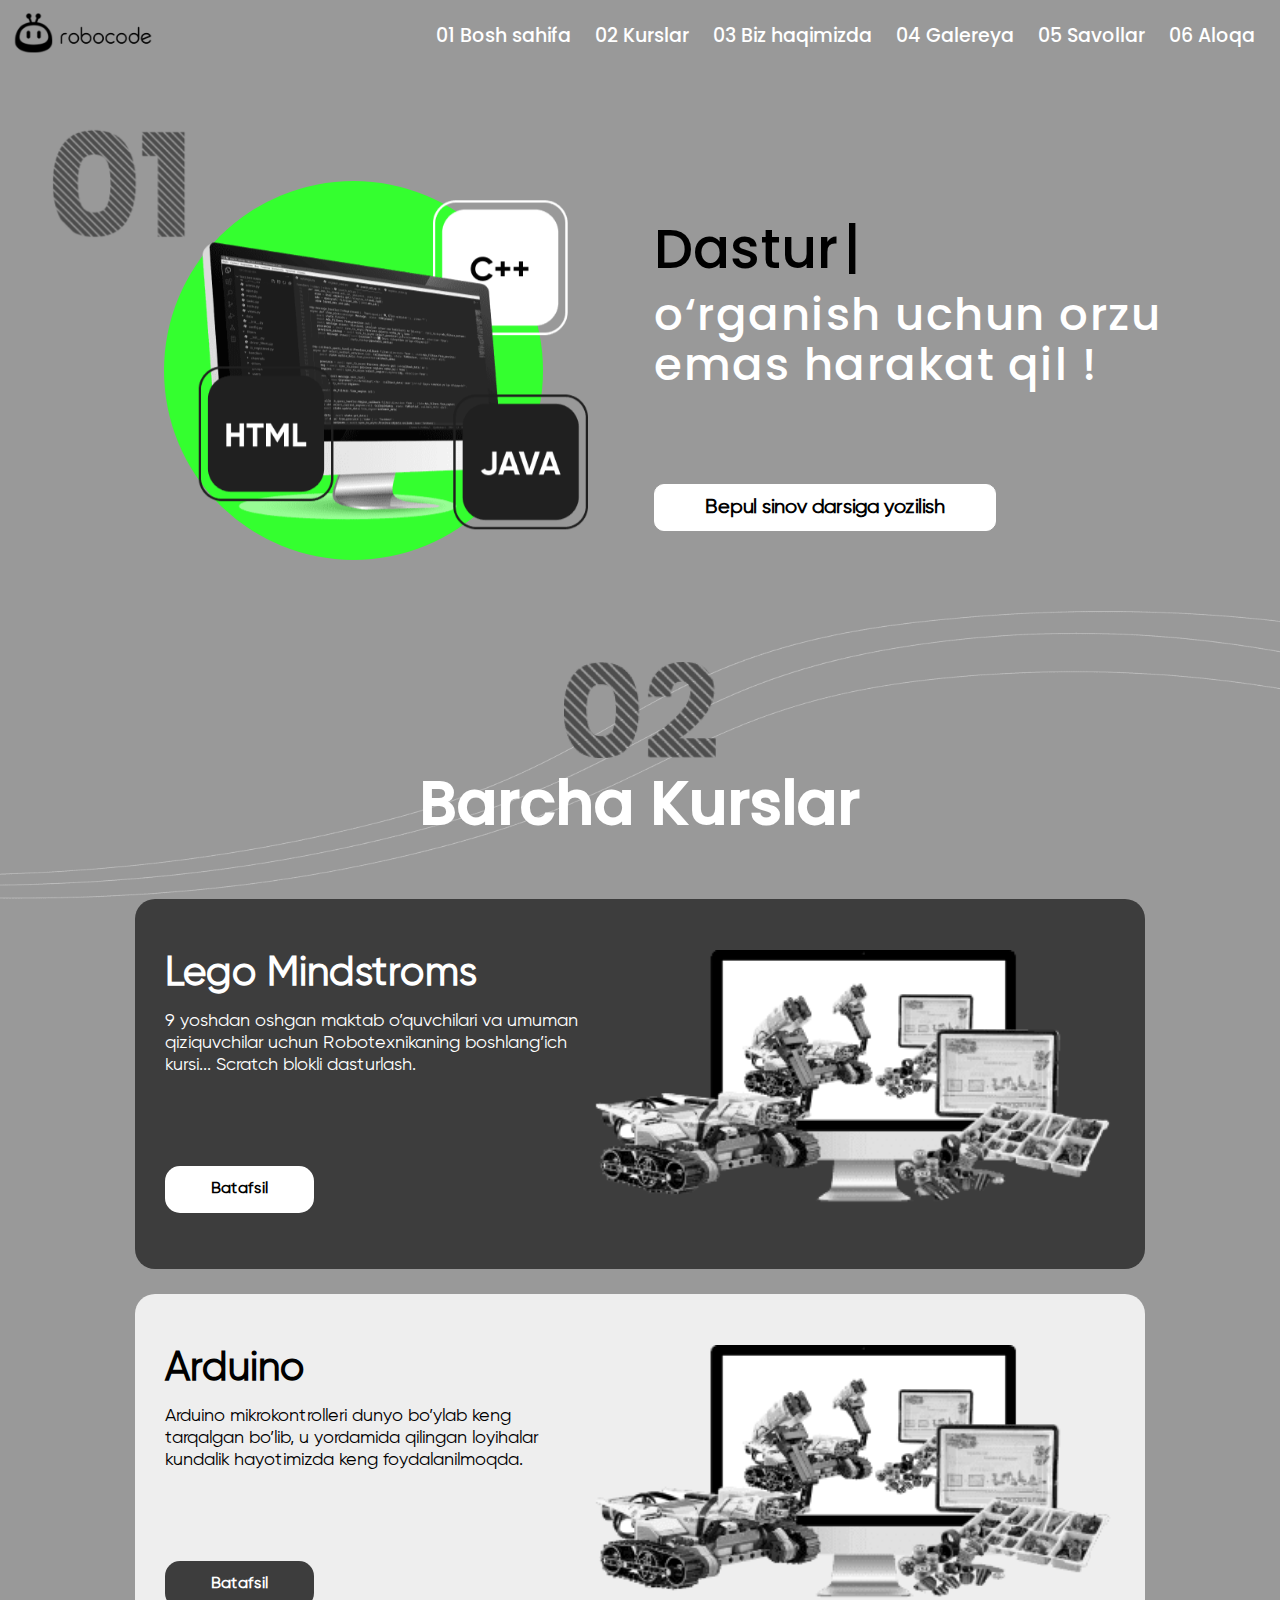
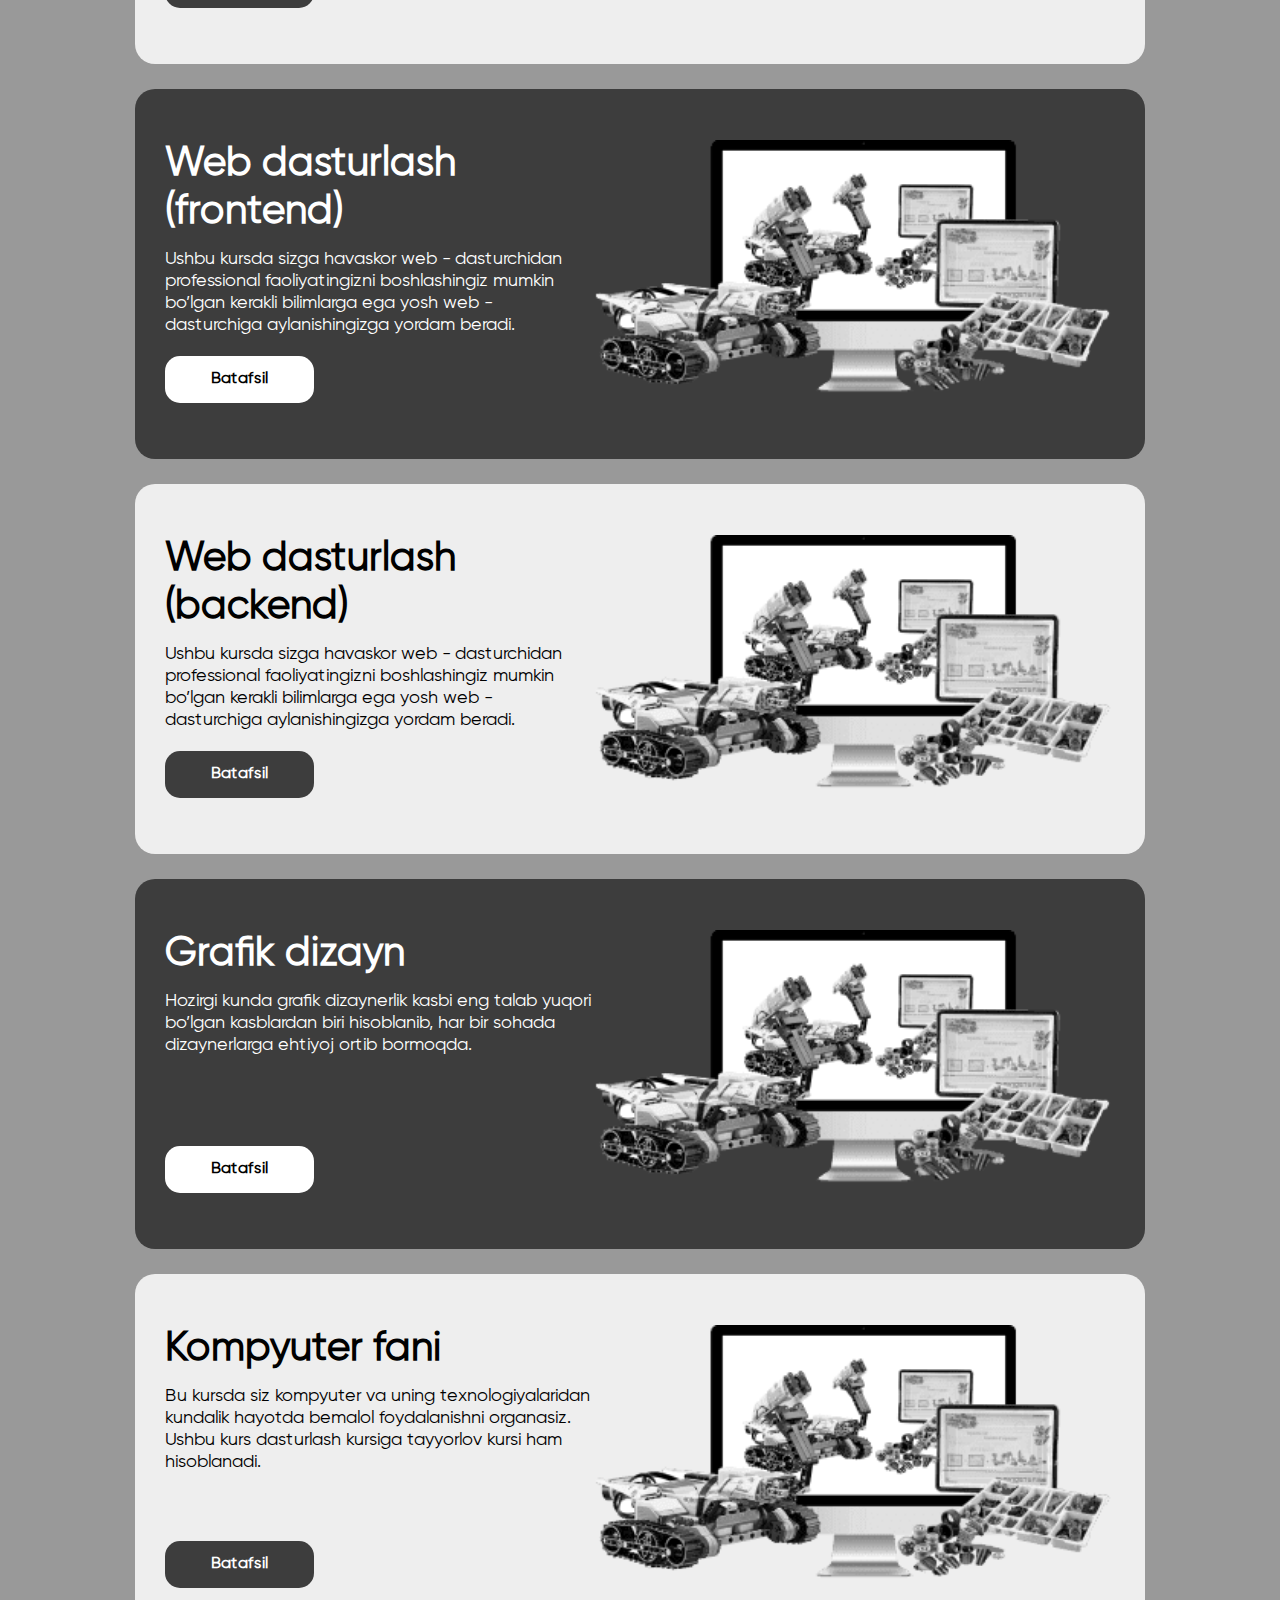
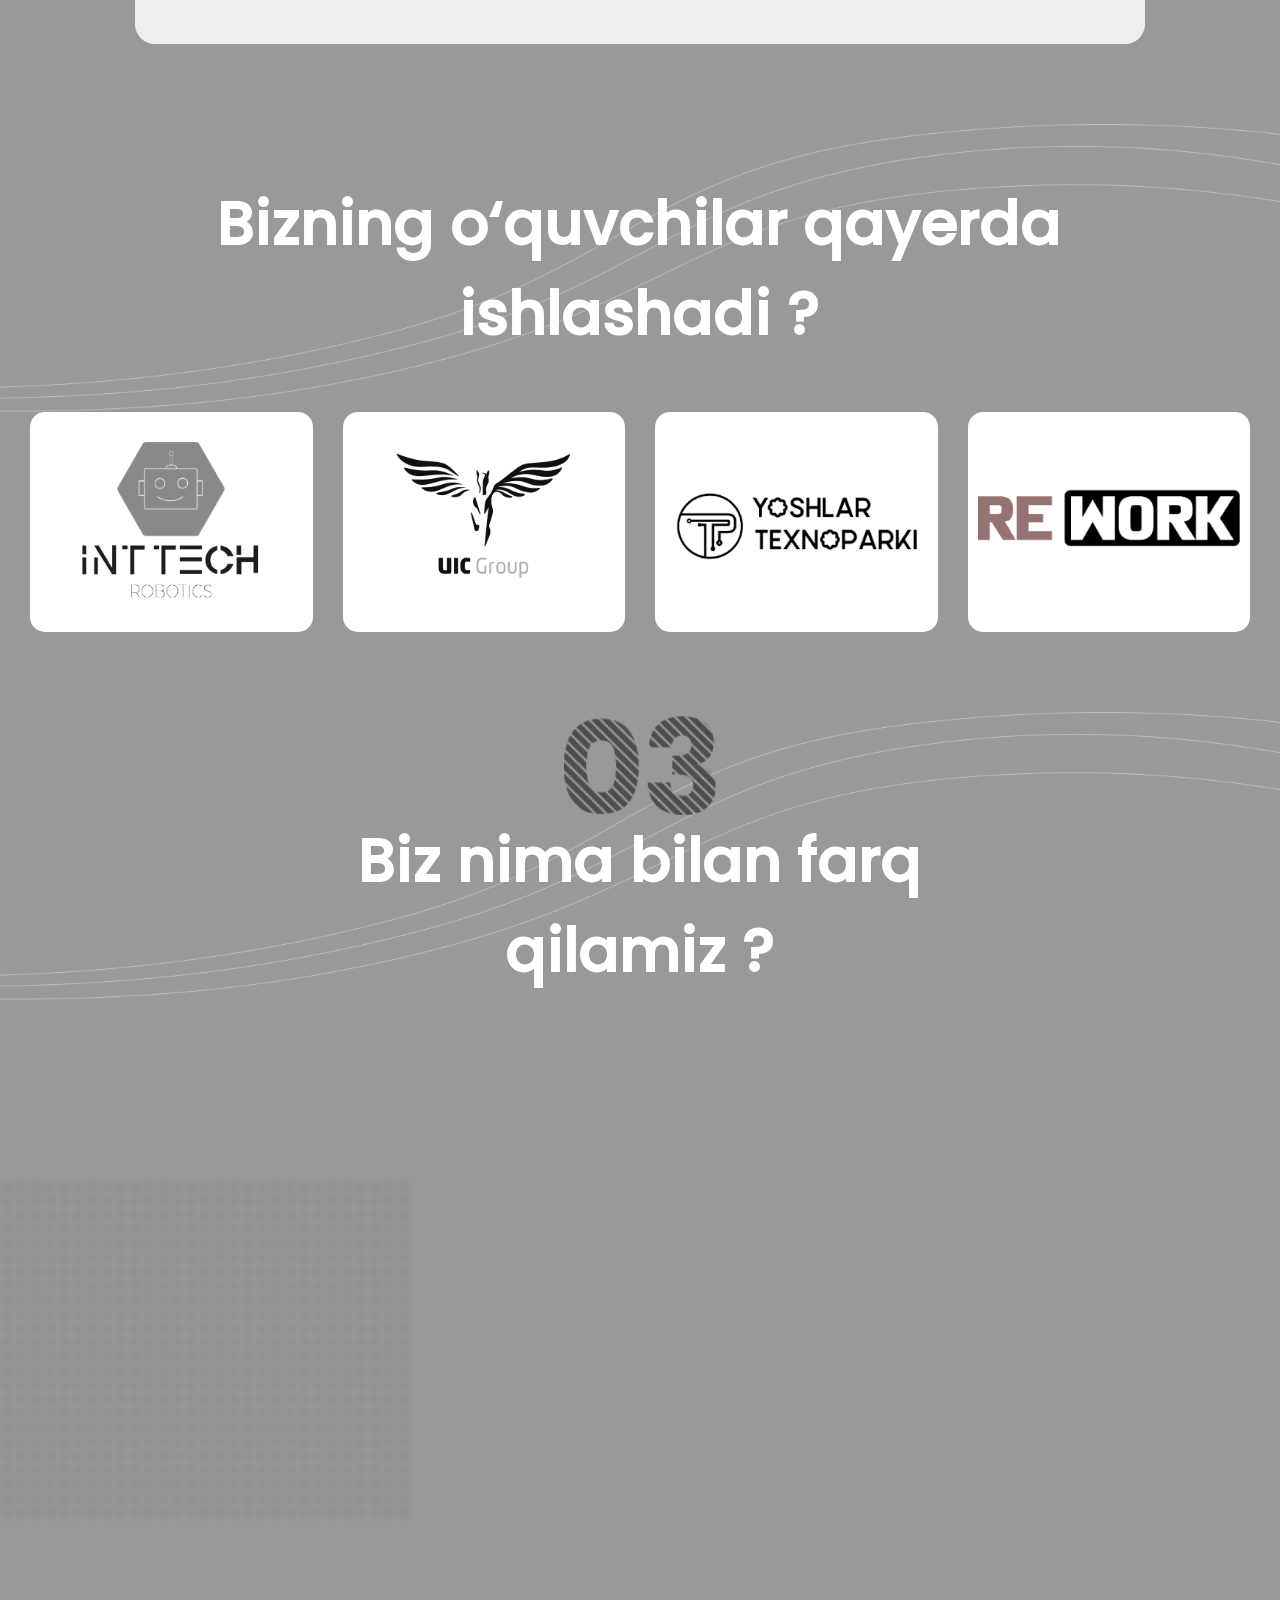
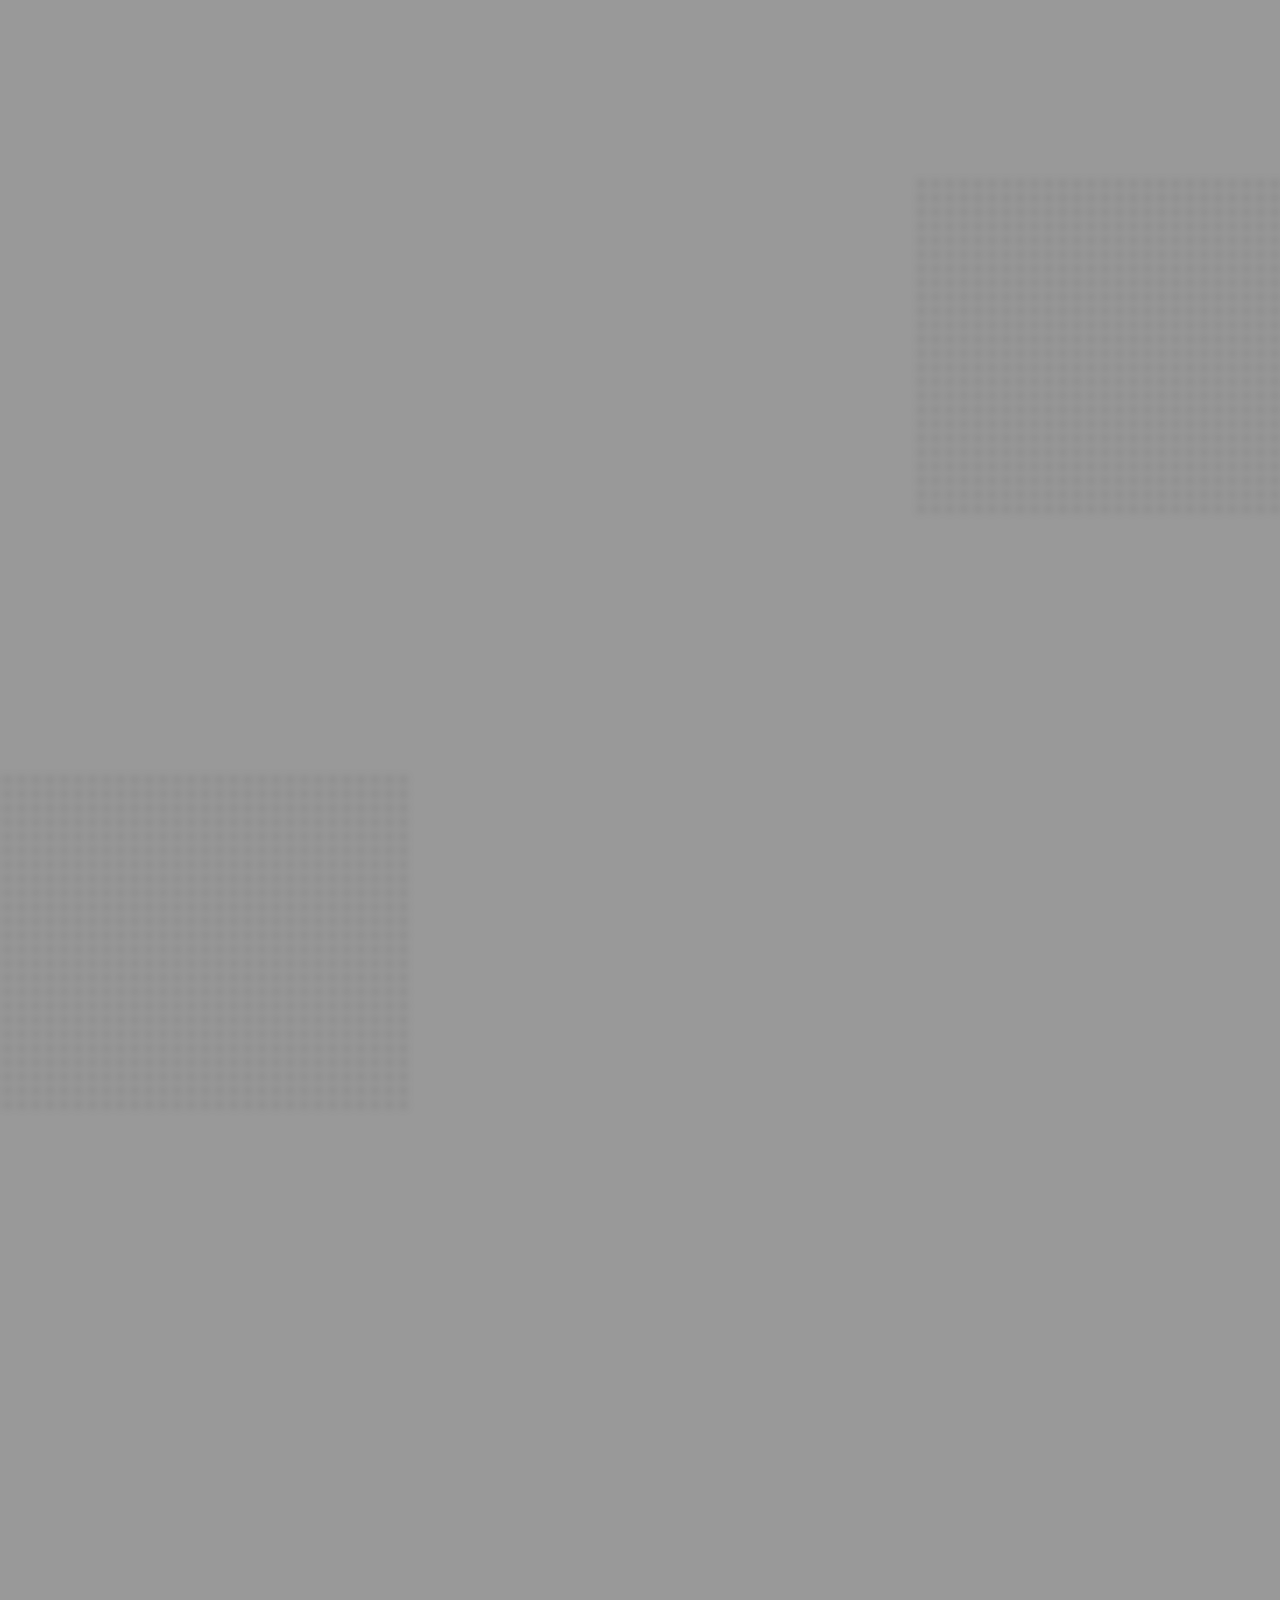
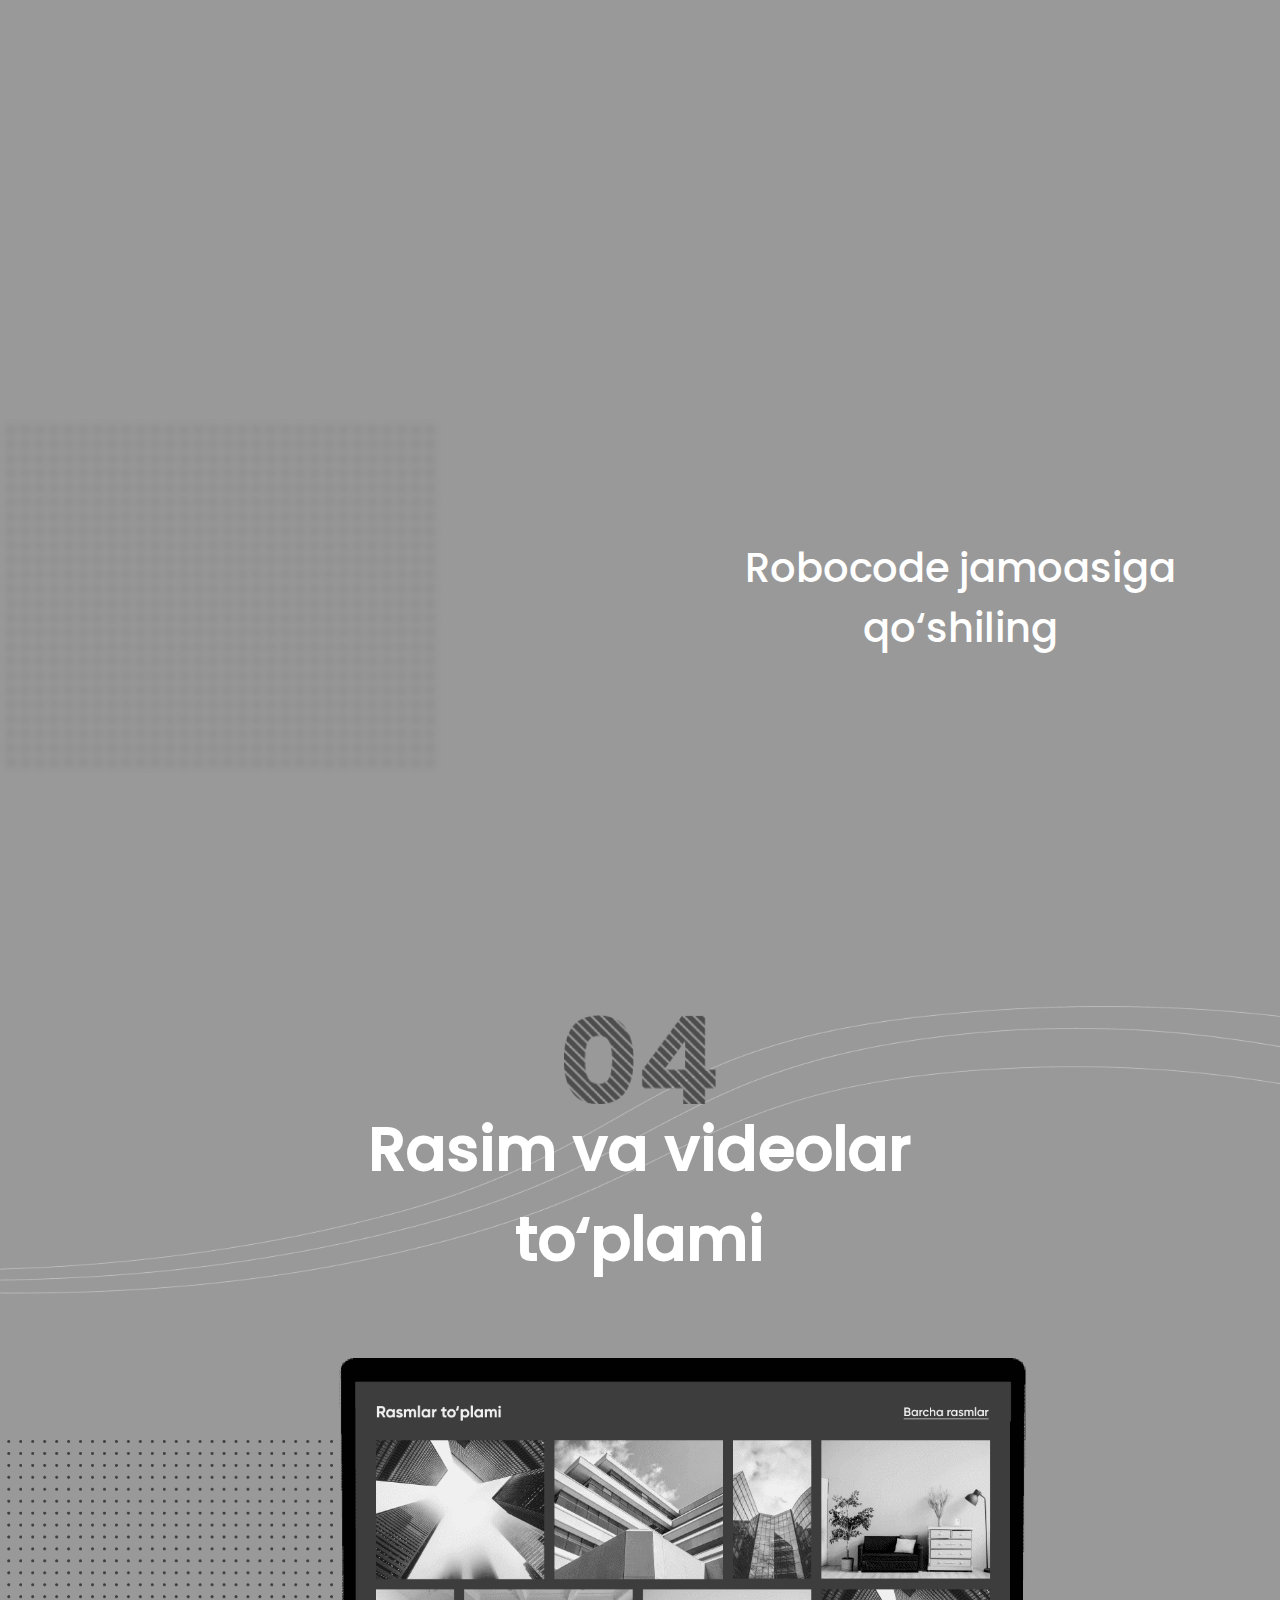
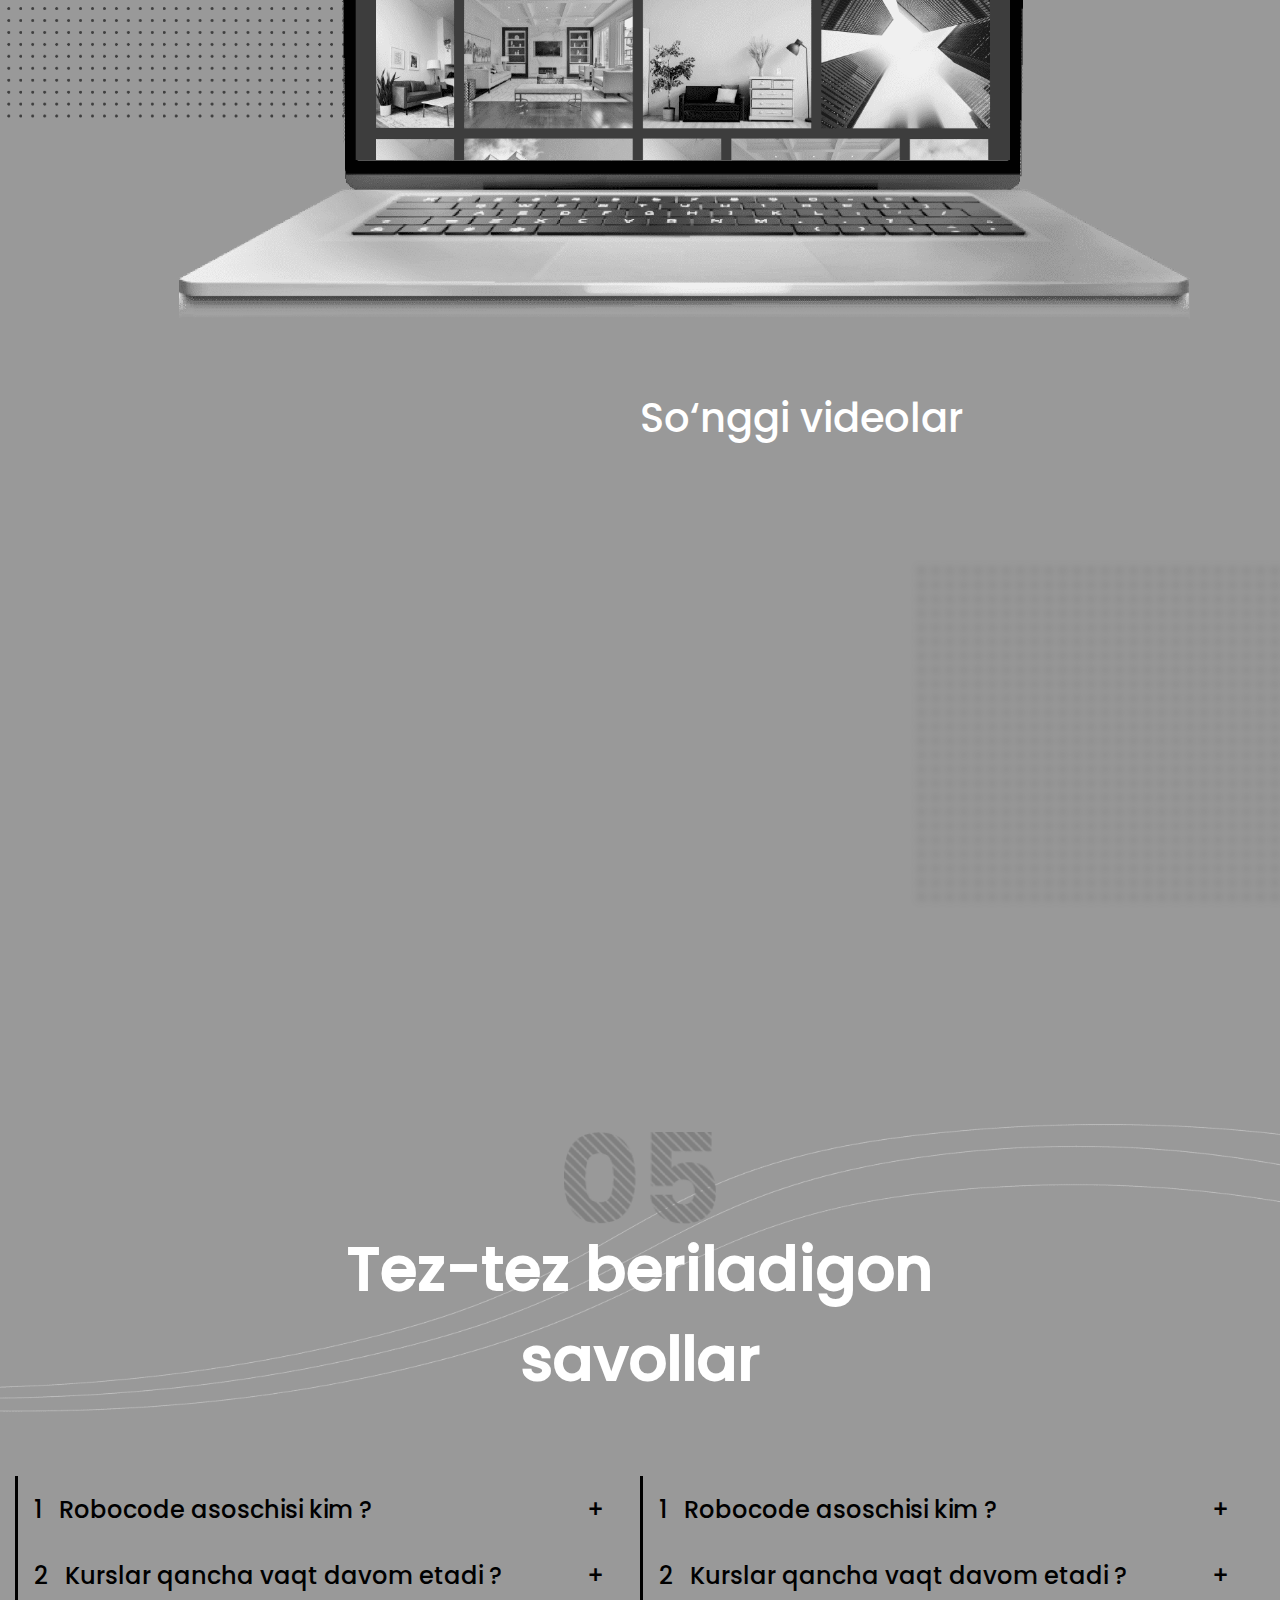
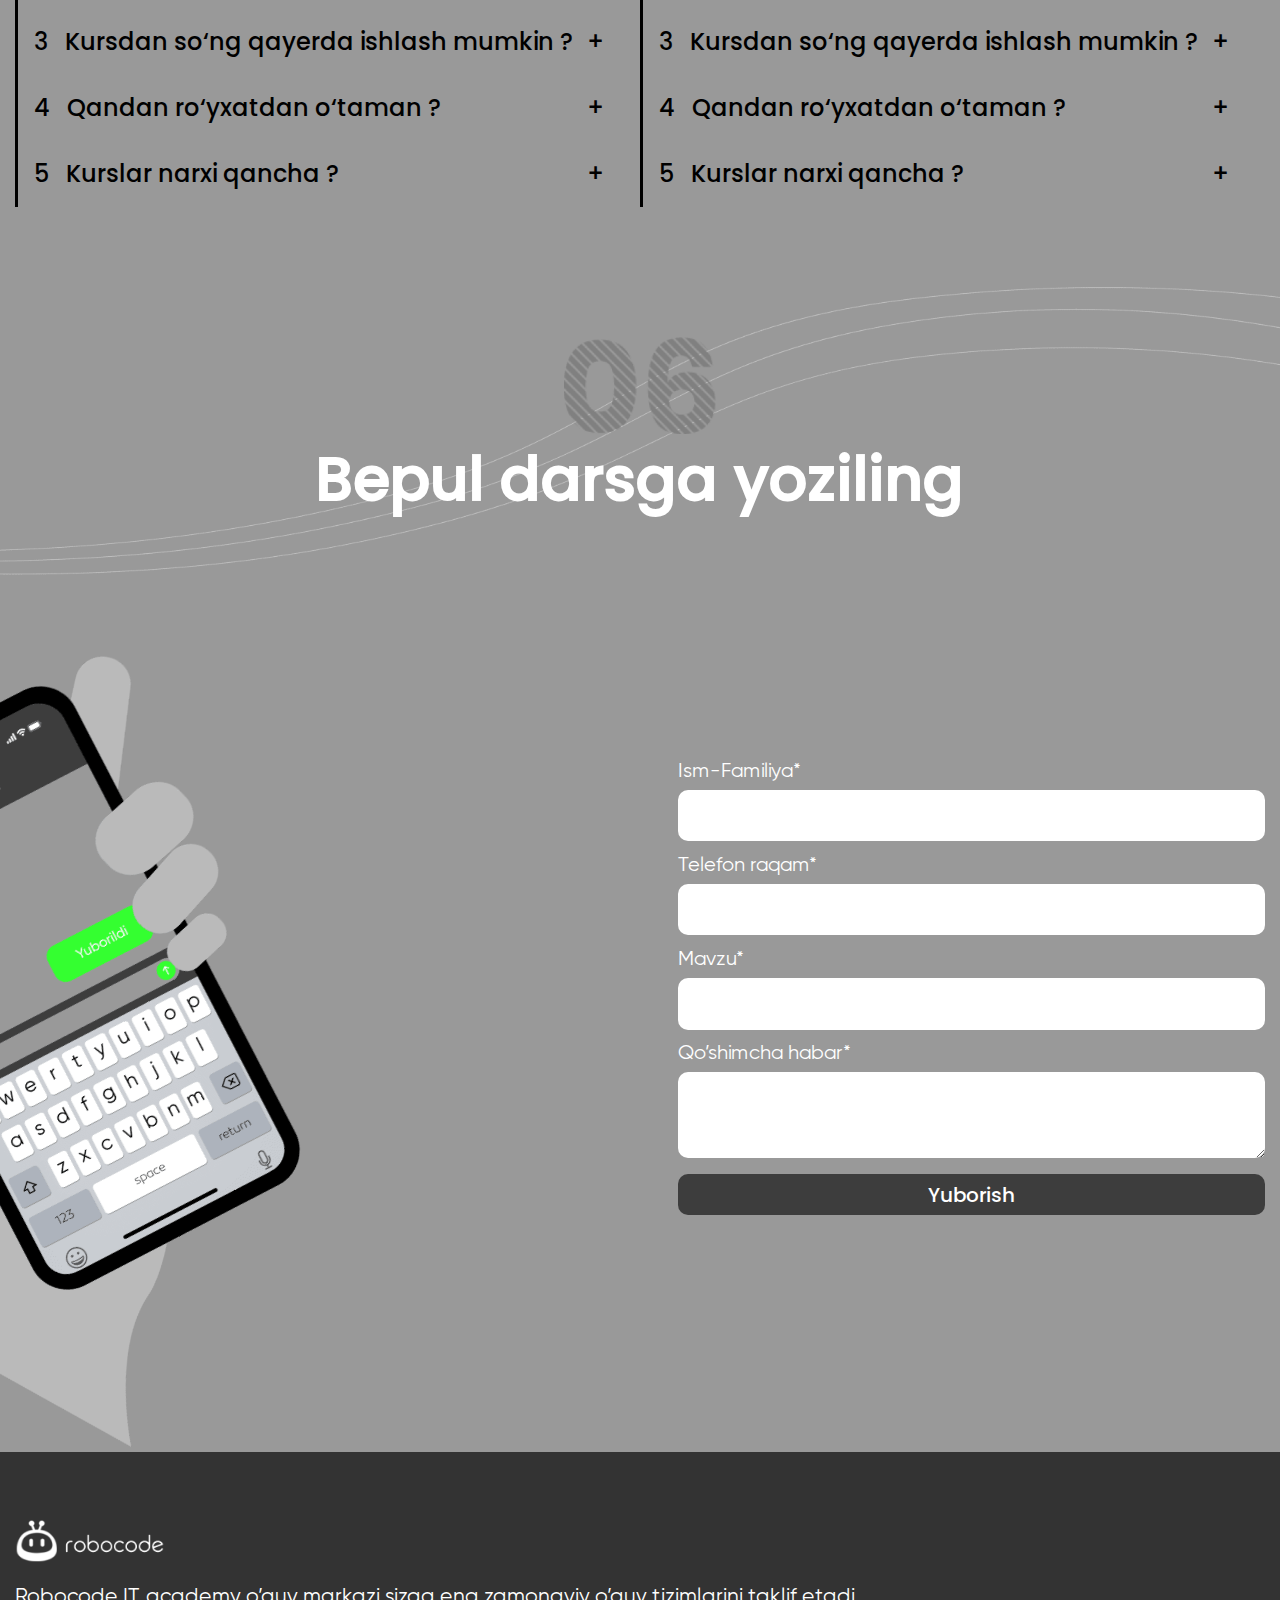
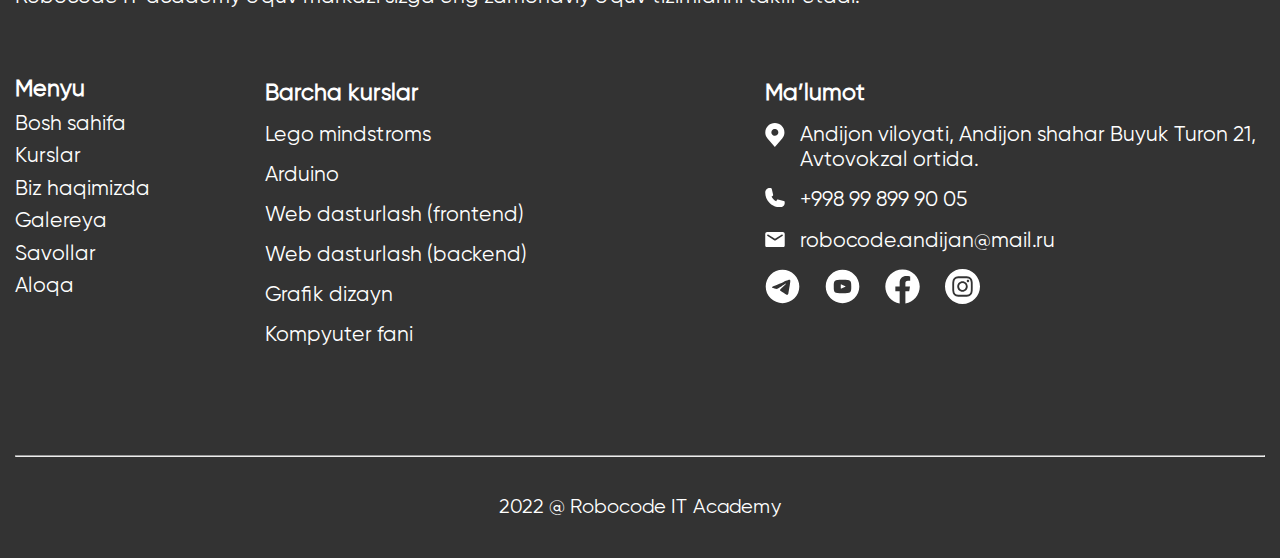
==== commit 084a0539: "new commit" ====
--- a/index.html
+++ b/index.html
@@ -992,8 +992,8 @@
 							</ul>
 						</div>
 					</nav>
-					<hr>
-					<div class="text-center">
+					<hr style="margin-top:8%;">
+					<div class="text-center" style="color:#FFF; font-family:gilroy; font-size:20px; margin-top:3%;">
 						<p>2022 @ Robocode IT Academy</p>
 					</div>
 				</div>
--- a/staticfiles/css/main/mainpage/main.css
+++ b/staticfiles/css/main/mainpage/main.css
@@ -1902,13 +1902,13 @@
 		padding:2% 0%;
 	}
 	.footer_nav_fields{
-		font-size: 18px;
+		font-size: 20px;
 	}
 	.footer_nav_logo a img{
 		width:120px;
 	}
   .footer_nav_fields ul li:nth-child(1){
-		font-size:22px;
+		font-size:24px;
 	}
 }
 /* end max-576 */
